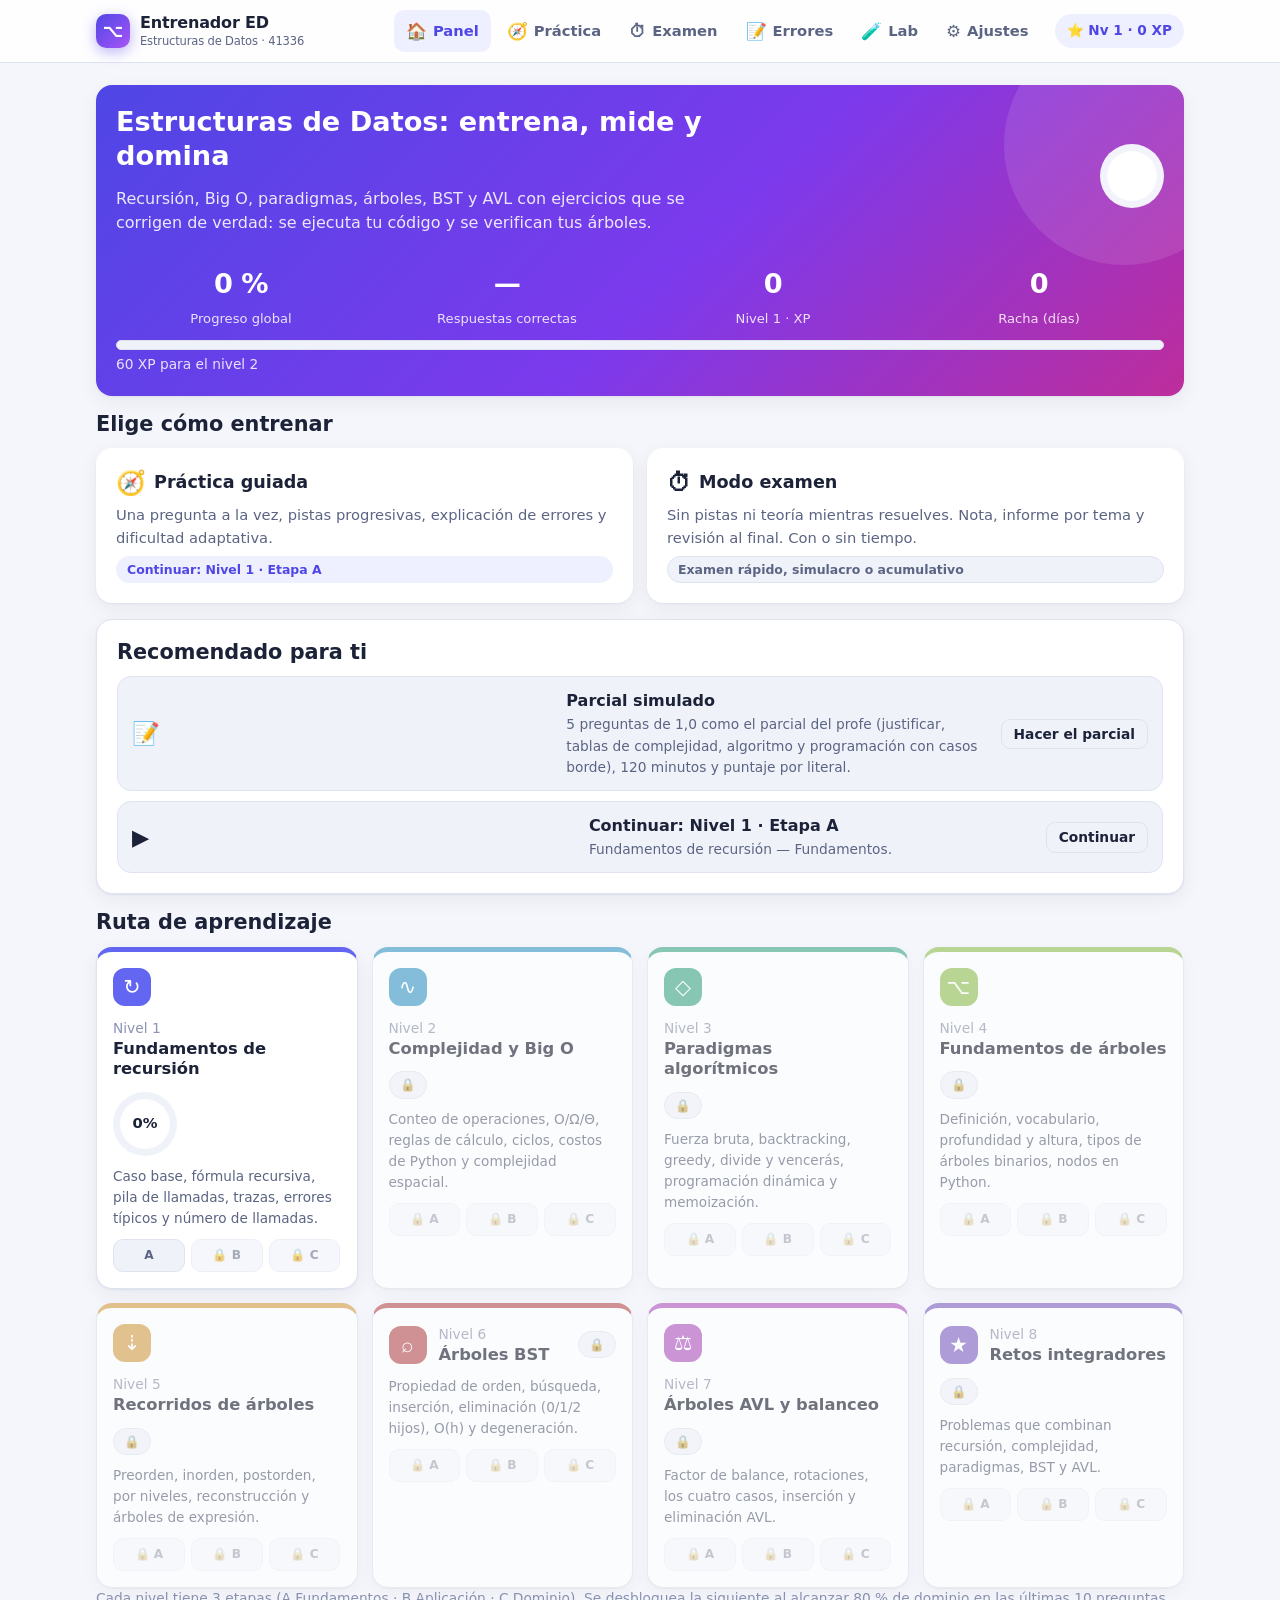
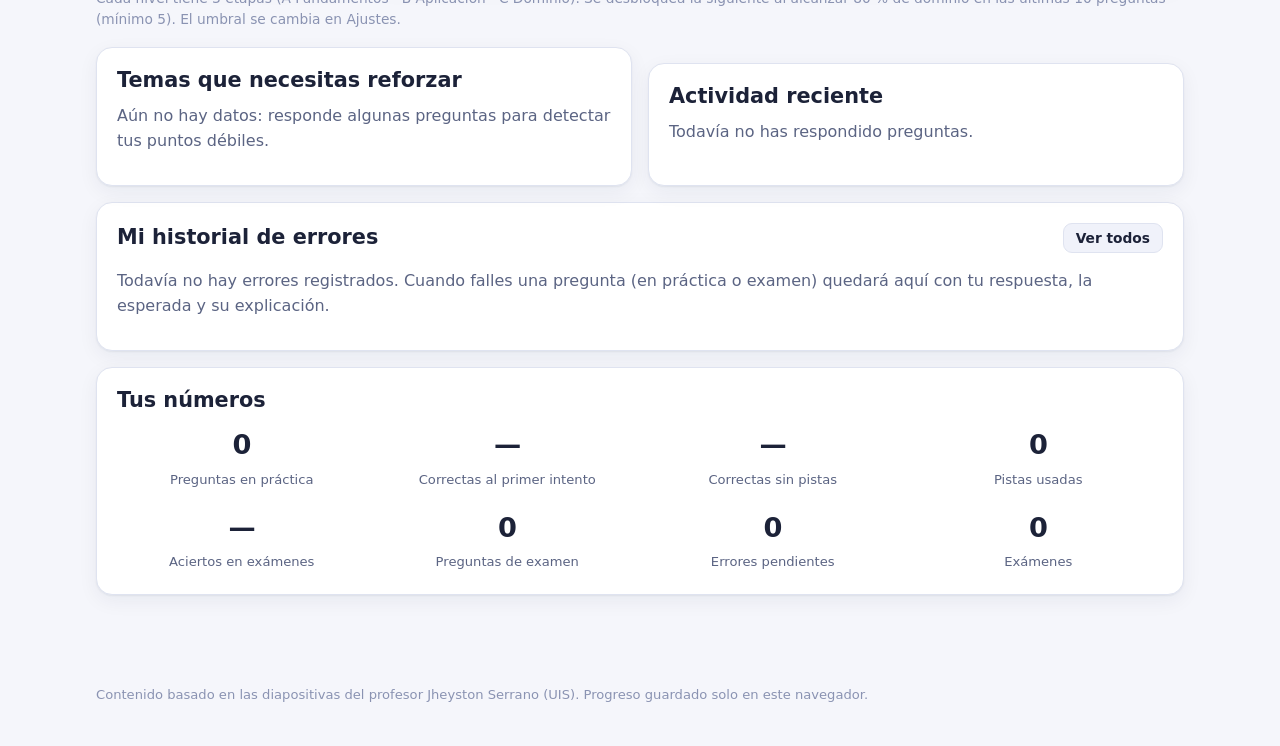
==== index.html @ 6692b2eb "Add files via upload" ====
<!doctype html>
<html lang="es" data-tema="auto">
<head>
<meta charset="utf-8">
<meta name="viewport" content="width=device-width, initial-scale=1, viewport-fit=cover">
<title>Entrenador de Estructuras de Datos</title>
<meta name="description" content="Entrenador interactivo de recursión, complejidad, paradigmas, árboles, BST y AVL (UIS 41336).">
<meta name="theme-color" content="#4f46e5">
<link rel="icon" href="data:image/svg+xml,%3Csvg xmlns='http://www.w3.org/2000/svg' viewBox='0 0 64 64'%3E%3Crect width='64' height='64' rx='14' fill='%234f46e5'/%3E%3Ccircle cx='32' cy='16' r='7' fill='white'/%3E%3Ccircle cx='16' cy='46' r='7' fill='white'/%3E%3Ccircle cx='48' cy='46' r='7' fill='white'/%3E%3Cpath d='M28 22 19 40M36 22l9 18' stroke='white' stroke-width='3'/%3E%3C/svg%3E">
<link rel="stylesheet" href="css/estilos.css">
<noscript><p style="padding:20px;font:16px sans-serif">Esta aplicación necesita JavaScript habilitado.</p></noscript>
</head>
<body>
<header class="cab">
  <div class="cab-in">
    <a class="logo" href="#/panel" aria-label="Ir al panel principal">
      <span class="logo-ic">⌥</span>
      <span>Entrenador ED<small>Estructuras de Datos · 41336</small></span>
    </a>
    <nav class="nav" id="nav" aria-label="Navegación principal"></nav>
    <div class="xp-pill" id="xp-pill" title="Experiencia acumulada"></div>
  </div>
</header>
<main id="app" tabindex="-1" aria-live="polite"></main>
<div class="pie">Contenido basado en las diapositivas del profesor Jheyston Serrano (UIS). Progreso guardado solo en este navegador.</div>
<div class="toast-c" id="toasts" aria-live="polite"></div>

<script src="js/util.js"></script>
<script src="js/pyparse.js"></script>
<script src="js/pyinterp.js"></script>
<script src="js/pybuiltins.js"></script>
<script src="js/pyapi.js"></script>
<script src="js/arboles.js"></script>
<script src="js/temario.js"></script>
<script src="js/editor.js"></script>
<script src="js/tipos.js"></script>
<script src="js/tipos2.js"></script>
<script src="js/tipos3.js"></script>
<script src="js/taller.js"></script>
<script src="js/banco.js"></script>
<script src="js/banco_n1.js"></script>
<script src="js/banco_n2.js"></script>
<script src="js/banco_n3.js"></script>
<script src="js/banco_n4.js"></script>
<script src="js/banco_n5.js"></script>
<script src="js/banco_n6.js"></script>
<script src="js/banco_n7.js"></script>
<script src="js/banco_n8.js"></script>
<script src="js/banco_taller.js"></script>
<script src="js/banco_pq.js"></script>
<script src="js/banco_pq_cplx.js"></script>
<script src="js/banco_pq_tabla.js"></script>
<script src="js/banco_pq_alg.js"></script>
<script src="js/banco_pq_prog.js"></script>
<script src="js/banco_retiro.js"></script>
<script src="js/motor.js"></script>
<script src="js/vistas_comunes.js"></script>
<script src="js/vistas_panel.js"></script>
<script src="js/vistas_practica.js"></script>
<script src="js/vistas_examen.js"></script>
<script src="js/vistas_otras.js"></script>
<script src="js/app.js"></script>
</body>
</html>
---- css/estilos.css ----
/* estilos.css — Entrenador de Estructuras de Datos */
:root {
  --bg: #f5f6fb; --superficie: #ffffff; --superficie2: #f0f2fa; --borde: #dfe3f0; --texto: #1c2238; --suave: #5b6483; --tenue: #8a93b2;
  --acento: #4f46e5; --acento2: #6366f1; --acento-bg: #eef0ff; --ok: #0f9d6b; --ok-bg: #e5f8f0; --mal: #d6335a; --mal-bg: #fdecf1; --aviso: #c27803; --aviso-bg: #fff6e0; --info: #2563eb; --info-bg: #e8f0ff;
  --sombra: 0 1px 2px rgba(25, 32, 70, .06), 0 6px 20px rgba(25, 32, 70, .06); --radio: 16px;
  --code-bg: #f6f7fc; --code-fg: #232a4a; --tk-k: #7c3aed; --tk-s: #0f8f5f; --tk-n: #c2410c; --tk-c: #8a93b2; --tk-f: #2563eb; --tk-b: #0e7490;
  --arista: #9aa3c7; --nodo-bg: #ffffff; --nodo-borde: #5b65c9;
  --mono: ui-monospace, "Cascadia Code", "Cascadia Mono", Consolas, "SF Mono", Menlo, monospace;
  --sans: "Inter", system-ui, -apple-system, "Segoe UI", Roboto, "Helvetica Neue", Arial, sans-serif;
}
:root[data-tema="oscuro"] {
  --bg: #0f1224; --superficie: #171b33; --superficie2: #1e2342; --borde: #2c3260; --texto: #e8ebfa; --suave: #a4acd0; --tenue: #7b84ad;
  --acento: #8b93ff; --acento2: #a5abff; --acento-bg: #232a58; --ok: #34d399; --ok-bg: #12332b; --mal: #fb7185; --mal-bg: #3a1a28; --aviso: #fbbf24; --aviso-bg: #3a2f12; --info: #7aa7ff; --info-bg: #1b2b52;
  --sombra: 0 1px 2px rgba(0, 0, 0, .4), 0 8px 24px rgba(0, 0, 0, .35); --code-bg: #12162d; --code-fg: #dfe3ff; --tk-k: #c4a1ff; --tk-s: #6ee7b7; --tk-n: #fdba74; --tk-c: #6b739c; --tk-f: #93c5fd; --tk-b: #67e8f9;
  --arista: #5b65a8; --nodo-bg: #1e2342; --nodo-borde: #8b93ff;
}
@media (prefers-color-scheme: dark) {
  :root[data-tema="auto"] {
    --bg: #0f1224; --superficie: #171b33; --superficie2: #1e2342; --borde: #2c3260; --texto: #e8ebfa; --suave: #a4acd0; --tenue: #7b84ad;
    --acento: #8b93ff; --acento2: #a5abff; --acento-bg: #232a58; --ok: #34d399; --ok-bg: #12332b; --mal: #fb7185; --mal-bg: #3a1a28; --aviso: #fbbf24; --aviso-bg: #3a2f12; --info: #7aa7ff; --info-bg: #1b2b52;
    --sombra: 0 1px 2px rgba(0, 0, 0, .4), 0 8px 24px rgba(0, 0, 0, .35); --code-bg: #12162d; --code-fg: #dfe3ff; --tk-k: #c4a1ff; --tk-s: #6ee7b7; --tk-n: #fdba74; --tk-c: #6b739c; --tk-f: #93c5fd; --tk-b: #67e8f9;
    --arista: #5b65a8; --nodo-bg: #1e2342; --nodo-borde: #8b93ff;
  }
}
* { box-sizing: border-box; }
html { -webkit-text-size-adjust: 100%; }
body { margin: 0; font: 16px/1.55 var(--sans); background: var(--bg); color: var(--texto); }
h1, h2, h3, h4 { line-height: 1.25; margin: 0 0 .5em; }
h1 { font-size: 1.7rem; } h2 { font-size: 1.3rem; } h3 { font-size: 1.1rem; }
p { margin: 0 0 .7em; } a { color: var(--acento); }
code, pre, .editor, input.hueco, .consola-in { font-variant-ligatures: none; font-feature-settings: "liga" 0, "calt" 0; }
code { font-family: var(--mono); font-size: .92em; background: var(--superficie2); padding: .1em .35em; border-radius: 6px; }
pre code { background: none; padding: 0; }
button { font: inherit; }
.oculto { display: none !important; }
.sr { position: absolute; width: 1px; height: 1px; overflow: hidden; clip: rect(0 0 0 0); }
:focus-visible { outline: 3px solid var(--acento2); outline-offset: 2px; border-radius: 6px; }

/* ---------- estructura ---------- */
.cab { position: sticky; top: 0; z-index: 30; background: color-mix(in srgb, var(--superficie) 88%, transparent); backdrop-filter: blur(10px); border-bottom: 1px solid var(--borde); }
.cab-in { max-width: 1120px; margin: 0 auto; padding: 10px 16px; display: flex; align-items: center; gap: 14px; }
.logo { display: flex; align-items: center; gap: 10px; font-weight: 800; letter-spacing: -.01em; color: var(--texto); text-decoration: none; }
.logo-ic { width: 34px; height: 34px; border-radius: 10px; background: linear-gradient(135deg, #4f46e5, #a855f7); color: #fff; display: grid; place-items: center; font-size: 18px; box-shadow: 0 4px 14px rgba(79, 70, 229, .4); }
.logo small { display: block; font-weight: 500; color: var(--suave); font-size: .72rem; margin-top: -3px; }
.nav { display: flex; gap: 4px; margin-left: auto; flex-wrap: wrap; }
.nav a { padding: 8px 12px; border-radius: 10px; text-decoration: none; color: var(--suave); font-weight: 600; font-size: .92rem; display: flex; align-items: center; gap: 6px; }
.nav a:hover { background: var(--superficie2); color: var(--texto); }
.nav a.act { background: var(--acento-bg); color: var(--acento); }
.nav .ic { font-size: 1.05rem; }
.xp-pill { display: flex; align-items: center; gap: 8px; padding: 6px 12px; border-radius: 999px; background: var(--acento-bg); color: var(--acento); font-weight: 700; font-size: .85rem; white-space: nowrap; }
main { max-width: 1120px; margin: 0 auto; padding: 22px 16px 90px; }
.pie { max-width: 1120px; margin: 0 auto; padding: 0 16px 40px; color: var(--tenue); font-size: .82rem; }

.card { background: var(--superficie); border: 1px solid var(--borde); border-radius: var(--radio); box-shadow: var(--sombra); padding: 20px; }
.card + .card { margin-top: 16px; }
.card.flat { box-shadow: none; }
.grid { display: grid; gap: 16px; }
.g2 { grid-template-columns: repeat(2, minmax(0, 1fr)); } .g3 { grid-template-columns: repeat(3, minmax(0, 1fr)); } .g4 { grid-template-columns: repeat(4, minmax(0, 1fr)); }
.fila { display: flex; gap: 12px; align-items: center; flex-wrap: wrap; }
.fila.sep { justify-content: space-between; }
.suave { color: var(--suave); } .tenue { color: var(--tenue); } .peq { font-size: .86rem; } .centro { text-align: center; }
.espacio { margin-top: 16px; }

/* ---------- botones ---------- */
.btn { appearance: none; border: 1px solid transparent; background: var(--acento); color: #fff; padding: 10px 18px; border-radius: 12px; font-weight: 700; cursor: pointer; display: inline-flex; align-items: center; justify-content: center; gap: 8px; text-decoration: none; transition: transform .08s, filter .15s, background .15s; line-height: 1.2; }
.btn:hover { filter: brightness(1.08); } .btn:active { transform: translateY(1px); }
.btn:disabled, .btn[aria-disabled="true"] { opacity: .45; cursor: not-allowed; filter: none; }
.btn.sec { background: var(--superficie2); color: var(--texto); border-color: var(--borde); }
.btn.sec:hover { background: var(--acento-bg); }
.btn.fantasma { background: transparent; color: var(--suave); }
.btn.fantasma:hover { background: var(--superficie2); color: var(--texto); }
.btn.ok { background: var(--ok); } .btn.mal { background: var(--mal); }
.btn.grande { padding: 14px 24px; font-size: 1.05rem; border-radius: 14px; }
.btn.peq { padding: 6px 12px; font-size: .86rem; border-radius: 9px; }
.mini { appearance: none; border: 1px solid var(--borde); background: var(--superficie2); color: var(--texto); padding: 3px 10px; border-radius: 8px; cursor: pointer; font-weight: 700; }
.mini:disabled { opacity: .4; cursor: default; }
.chip { display: inline-flex; align-items: center; gap: 5px; padding: 3px 10px; border-radius: 999px; background: var(--superficie2); border: 1px solid var(--borde); font-size: .78rem; font-weight: 600; color: var(--suave); }
.chip.acento { background: var(--acento-bg); border-color: transparent; color: var(--acento); }
.chip.ok { background: var(--ok-bg); border-color: transparent; color: var(--ok); }
.chip.mal { background: var(--mal-bg); border-color: transparent; color: var(--mal); }
.chip.aviso { background: var(--aviso-bg); border-color: transparent; color: var(--aviso); }
.chip.comp { background: var(--aviso-bg); color: var(--aviso); border-color: transparent; }

/* ---------- progreso ---------- */
.barra { height: 10px; border-radius: 999px; background: var(--superficie2); overflow: hidden; position: relative; border: 1px solid var(--borde); }
.barra > i { display: block; height: 100%; background: linear-gradient(90deg, var(--acento), #a855f7); border-radius: 999px; transition: width .5s; }
.barra .meta { position: absolute; top: -2px; bottom: -2px; width: 2px; background: var(--aviso); opacity: .9; }
.anillo { --p: 0; --c: var(--acento); width: 64px; height: 64px; border-radius: 50%; display: grid; place-items: center; background: conic-gradient(var(--c) calc(var(--p) * 1%), var(--superficie2) 0); position: relative; flex: none; }
.anillo::after { content: ''; position: absolute; inset: 7px; background: var(--superficie); border-radius: 50%; }
.anillo b { position: relative; z-index: 1; font-size: .92rem; }
.stat { text-align: center; }
.stat b { display: block; font-size: 1.7rem; letter-spacing: -.02em; }
.stat span { color: var(--suave); font-size: .82rem; }

/* ---------- panel / niveles ---------- */
.hero { background: linear-gradient(135deg, #4f46e5 0%, #7c3aed 55%, #db2777 120%); color: #fff; border: 0; position: relative; overflow: hidden; }
.hero h1 { color: #fff; } .hero p { color: rgba(255, 255, 255, .88); }
.hero::after { content: ''; position: absolute; right: -60px; top: -60px; width: 240px; height: 240px; border-radius: 50%; background: rgba(255, 255, 255, .1); }
.modos { display: grid; grid-template-columns: repeat(2, minmax(0, 1fr)); gap: 14px; }
.modo { display: flex; flex-direction: column; gap: 6px; padding: 18px; border-radius: 16px; text-decoration: none; color: var(--texto); background: var(--superficie); border: 2px solid transparent; box-shadow: var(--sombra); transition: transform .12s, border-color .15s; cursor: pointer; text-align: left; }
.modo:hover { transform: translateY(-2px); border-color: var(--acento2); }
.modo h3 { margin: 0; display: flex; align-items: center; gap: 8px; } .modo p { margin: 0; color: var(--suave); font-size: .92rem; }
.modo .ic { font-size: 1.5rem; }
.niveles { display: grid; grid-template-columns: repeat(auto-fill, minmax(255px, 1fr)); gap: 14px; }
.nivel { position: relative; background: var(--superficie); border: 1px solid var(--borde); border-radius: var(--radio); padding: 16px; box-shadow: var(--sombra); display: flex; flex-direction: column; gap: 10px; border-top: 5px solid var(--nc, var(--acento)); text-decoration: none; color: var(--texto); }
.nivel:hover { border-color: var(--nc); }
.nivel.bloq { opacity: .62; filter: grayscale(.4); }
.nivel h3 { margin: 0; font-size: 1.02rem; } .nivel p { margin: 0; color: var(--suave); font-size: .85rem; }
.nivel .ic { width: 38px; height: 38px; border-radius: 12px; display: grid; place-items: center; font-size: 1.3rem; color: #fff; background: var(--nc); flex: none; }
.etapas { display: flex; gap: 6px; }
.etp { flex: 1; text-align: center; padding: 6px 4px; border-radius: 10px; font-size: .76rem; font-weight: 700; border: 1px solid var(--borde); background: var(--superficie2); color: var(--suave); }
.etp.ok { background: var(--ok-bg); color: var(--ok); border-color: transparent; }
.etp.curso { background: var(--acento-bg); color: var(--acento); border-color: transparent; }
.etp.bloq { opacity: .55; }
.lista-rec { display: flex; flex-direction: column; gap: 10px; }
.rec { display: flex; gap: 12px; align-items: center; padding: 12px 14px; border-radius: 14px; background: var(--superficie2); border: 1px solid var(--borde); }
.rec .ic { font-size: 1.4rem; } .rec > div { flex: 1; min-width: 0; }
.rec.aviso { background: var(--aviso-bg); border-color: transparent; } .rec.mal { background: var(--mal-bg); border-color: transparent; }
.tabs { display: flex; gap: 6px; flex-wrap: wrap; margin-bottom: 16px; }
.tab { padding: 8px 14px; border-radius: 10px; border: 1px solid var(--borde); background: var(--superficie); cursor: pointer; font-weight: 600; color: var(--suave); text-decoration: none; }
.tab.act { background: var(--acento); color: #fff; border-color: transparent; }

/* ---------- pregunta ---------- */
.q-cab { display: flex; gap: 8px; flex-wrap: wrap; align-items: center; margin-bottom: 12px; }
.dif { display: inline-flex; gap: 3px; } .dif i { width: 8px; height: 8px; border-radius: 50%; background: var(--borde); } .dif i.on { background: var(--aviso); }
.enunciado { font-size: 1.04rem; } .enunciado p:last-child { margin-bottom: .4em; }
.enunciado ul, .enunciado ol, .feedback ul, .teo ul, .teo ol { padding-left: 1.3em; margin: .3em 0 .7em; }
.pregunta { margin-top: 10px; font-weight: 600; }
.ayuda-formato { color: var(--suave); font-size: .85rem; margin: 6px 0 10px; }
.bloque-cod, .arbol-caja { margin: 12px 0; }
.cod-titulo { font-size: .78rem; font-weight: 700; color: var(--suave); text-transform: uppercase; letter-spacing: .05em; margin-bottom: 4px; }
pre.code { margin: 0; padding: 12px 14px; background: var(--code-bg); color: var(--code-fg); border: 1px solid var(--borde); border-radius: 12px; overflow: auto; font: 13.5px/1.55 var(--mono); tab-size: 4; }
pre.code.small { font-size: 12.5px; }
.tk-k { color: var(--tk-k); font-weight: 600; } .tk-s { color: var(--tk-s); } .tk-n { color: var(--tk-n); } .tk-c { color: var(--tk-c); font-style: italic; } .tk-f { color: var(--tk-f); font-weight: 600; } .tk-b { color: var(--tk-b); }
.tabla-md { overflow: auto; margin: .5em 0; } .tabla-md table, .tabla-traza { border-collapse: collapse; width: auto; min-width: 50%; }
.tabla-md th, .tabla-md td, .tabla-traza th, .tabla-traza td { border: 1px solid var(--borde); padding: 6px 12px; text-align: left; }
.tabla-md th, .tabla-traza th { background: var(--superficie2); font-size: .86rem; }
.tabla-caja { overflow: auto; margin-top: 8px; }
.tabla-traza td:first-child { min-width: 132px; }
@media (max-width: 820px) { .tabla-traza td:first-child, .tabla-traza th:first-child { position: sticky; left: 0; background: var(--superficie2); z-index: 1; min-width: 118px; font-size: .88rem; } input.celda { min-width: 96px; } }
input[type=text], input[type=password], textarea, select { font: inherit; color: var(--texto); background: var(--superficie); border: 1.5px solid var(--borde); border-radius: 10px; padding: 9px 12px; width: 100%; }
input[type=text]:focus, input[type=password]:focus, textarea:focus, select:focus { border-color: var(--acento2); outline: none; box-shadow: 0 0 0 3px color-mix(in srgb, var(--acento2) 25%, transparent); }
input.celda { width: auto; min-width: 70px; padding: 5px 8px; font-family: var(--mono); }
input.entrada-corta { width: 110px; } input.entrada-nota { font-family: var(--mono); font-size: 1.02rem; }
.resp-salida { font-family: var(--mono); }
textarea { resize: vertical; min-height: 60px; }
select { width: auto; min-width: 160px; max-width: 100%; cursor: pointer; }
.ok { --c: var(--ok); } input.ok, select.ok, textarea.ok { border-color: var(--ok) !important; background: var(--ok-bg) !important; } input.mal, select.mal, textarea.mal { border-color: var(--mal) !important; background: var(--mal-bg) !important; }
.opciones { display: flex; flex-direction: column; gap: 8px; margin: 10px 0; }
.opcion { display: flex; gap: 12px; align-items: flex-start; padding: 12px 14px; border: 1.5px solid var(--borde); border-radius: 12px; cursor: pointer; background: var(--superficie); transition: border-color .12s, background .12s; }
.opcion:hover { border-color: var(--acento2); }
.opcion input { position: absolute; opacity: 0; pointer-events: none; }
.op-marca { flex: none; width: 20px; height: 20px; border: 2px solid var(--tenue); border-radius: 50%; margin-top: 2px; display: grid; place-items: center; }
input[type=checkbox] ~ .op-marca { border-radius: 6px; }
.opcion input:checked ~ .op-marca { border-color: var(--acento); background: var(--acento); box-shadow: inset 0 0 0 3px var(--superficie); }
.opcion:has(input:checked) { border-color: var(--acento); background: var(--acento-bg); }
.opcion:has(input:focus-visible) { outline: 3px solid var(--acento2); outline-offset: 2px; }
.opcion.ok { border-color: var(--ok); background: var(--ok-bg); } .opcion.mal { border-color: var(--mal); background: var(--mal-bg); }
.opcion .op-txt { flex: 1; min-width: 0; }
.afirmacion { margin: 10px 0; padding: 14px 16px; border-left: 5px solid var(--acento); background: var(--acento-bg); border-radius: 0 12px 12px 0; font-size: 1.05rem; }
.vf-botones { display: flex; gap: 10px; margin: 10px 0; }
.vf-btn { flex: 1; text-align: center; padding: 12px; border: 2px solid var(--borde); border-radius: 12px; cursor: pointer; font-weight: 800; background: var(--superficie); }
.vf-btn input { position: absolute; opacity: 0; } .vf-btn:has(input:checked) { border-color: var(--acento); background: var(--acento-bg); color: var(--acento); }
.vf-btn.ok { border-color: var(--ok); background: var(--ok-bg); } .vf-btn.mal { border-color: var(--mal); background: var(--mal-bg); }
.justif-t { margin-top: 12px; }
.respuesta-abierta { min-height: 120px; }
.bigo-fila { display: flex; gap: 18px; flex-wrap: wrap; margin: 8px 0; } .bigo-lab, .avl-lab { display: flex; flex-direction: column; gap: 4px; font-weight: 600; font-size: .9rem; margin-top: 8px; }
.avl-campos { display: flex; flex-wrap: wrap; gap: 6px 22px; } .avl-casos { display: flex; gap: 8px; flex-wrap: wrap; }
.caso-btn { padding: 8px 14px; border: 1.5px solid var(--borde); border-radius: 10px; cursor: pointer; font-weight: 700; background: var(--superficie); }
.caso-btn input { position: absolute; opacity: 0; } .caso-btn:has(input:checked) { border-color: var(--acento); background: var(--acento-bg); color: var(--acento); }
.clasif-fila { display: flex; gap: 12px; align-items: center; justify-content: space-between; padding: 10px 0; border-bottom: 1px dashed var(--borde); flex-wrap: wrap; } .clasif-txt { flex: 1 1 280px; }
.lista-orden { list-style: none; counter-reset: it; padding: 0; margin: 10px 0; display: flex; flex-direction: column; gap: 8px; }
.it-orden { counter-increment: it; display: flex; gap: 10px; align-items: center; padding: 10px 12px; border: 1.5px solid var(--borde); border-radius: 12px; background: var(--superficie); }
.it-orden::before { content: counter(it); width: 26px; height: 26px; border-radius: 50%; background: var(--acento-bg); color: var(--acento); display: grid; place-items: center; font-weight: 800; font-size: .85rem; flex: none; }
.it-orden .it-txt { flex: 1; } .it-btn { display: flex; gap: 4px; } .it-orden.ok { border-color: var(--ok); background: var(--ok-bg); } .it-orden.mal { border-color: var(--mal); background: var(--mal-bg); }
.barra-nota { display: flex; gap: 6px; margin: 6px 0; } .nota-err { color: var(--mal); font-size: .88rem; min-height: 1.2em; }
.parte { margin-top: 18px; padding-top: 14px; border-top: 2px dashed var(--borde); } .parte-t { margin: 0 0 6px; color: var(--acento); }
.parte-sol { margin: 6px 0; } .cita { padding: 10px 14px; background: var(--superficie2); border-radius: 10px; border-left: 4px solid var(--borde); }

/* ---------- editor ---------- */
.editor { position: relative; display: flex; border: 1.5px solid var(--borde); border-radius: 12px; overflow: hidden; background: var(--code-bg); font: 14px/21px var(--mono); min-height: 190px; }
.editor:focus-within { border-color: var(--acento2); }
.ed-gutter { width: 44px; overflow: hidden; background: color-mix(in srgb, var(--code-bg) 80%, var(--borde)); color: var(--tenue); text-align: right; flex: none; }
.ed-gut { margin: 0; padding: 10px 8px 10px 0; font: inherit; line-height: 21px; }
.ed-area { position: relative; flex: 1; overflow: hidden; }
.ed-hl, .ed-ta { position: absolute; inset: 0; margin: 0; padding: 10px 12px; border: 0; font: inherit; line-height: 21px; white-space: pre; tab-size: 4; letter-spacing: 0; word-spacing: 0; }
.ed-hl { overflow: hidden; pointer-events: none; color: var(--code-fg); }
.ed-ta { background: transparent; color: transparent; caret-color: var(--texto); resize: none; outline: none; overflow: auto; border-radius: 0; width: 100%; box-shadow: none !important; }
.ed-ta::selection { background: color-mix(in srgb, var(--acento2) 35%, transparent); color: transparent; }
.editor.bloqueado { opacity: .85; }
.hl-linea { display: flex; } .hl-num { width: 28px; color: var(--tenue); text-align: right; padding-right: 12px; flex: none; user-select: none; }
pre.huecos { padding: 10px 14px; }
input.hueco { width: auto; display: inline-block; padding: 1px 6px; margin: 0 2px; font: inherit; font-family: var(--mono); border: 1.5px dashed var(--acento2); border-radius: 6px; background: var(--acento-bg); color: var(--texto); min-width: 4ch; box-shadow: none; }
.consola { margin-top: 10px; border: 1px solid var(--borde); border-radius: 12px; overflow: hidden; }
.consola-barra { display: flex; gap: 8px; padding: 8px; background: var(--superficie2); flex-wrap: wrap; align-items: center; }
.consola-in { flex: 1 1 200px; font-family: var(--mono); padding: 6px 10px !important; }
.consola-salida { padding: 10px 12px; min-height: 44px; background: var(--superficie); font-family: var(--mono); font-size: .88rem; }
.consola-out, .consola-val, .consola-err { margin: 0; white-space: pre-wrap; } .consola-val { color: var(--acento); } .consola-err { color: var(--mal); }

/* ---------- árboles ---------- */
.arbol-caja { background: var(--superficie2); border: 1px solid var(--borde); border-radius: 14px; padding: 10px; overflow: auto; }
.arbol-draw { display: flex; justify-content: center; min-height: 60px; } .arbol-vacio { color: var(--tenue); padding: 12px; }
.arbol-svg { height: auto; display: block; }
.arbol-svg .arista { stroke: var(--arista); stroke-width: 2; fill: none; }
.arbol-svg .nodo circle { fill: var(--nodo-bg); stroke: var(--nodo-borde); stroke-width: 2.2; transition: fill .25s, stroke .25s; }
.arbol-svg .nodo text { fill: var(--texto); font: 700 13px var(--sans); }
.arbol-svg .nodo text.largo { font-size: 10.5px; }
.arbol-svg .nodo .etq { font: 700 10px var(--mono); fill: var(--suave); } .arbol-svg .nodo .etq.mala { fill: var(--mal); }
.arbol-svg .nodo.clic { cursor: pointer; } .arbol-svg .nodo.clic:hover circle { stroke-width: 4; }
.arbol-svg .nodo.visitando circle { fill: #fbbf24; stroke: #d97706; } .arbol-svg .nodo.visitado circle { fill: #86efac; stroke: #16a34a; }
.arbol-svg .nodo.nuevo circle { fill: #fde68a; stroke: #f59e0b; stroke-width: 3.2; } .arbol-svg .nodo.desbalanceado circle { fill: #fecdd3; stroke: #e11d48; stroke-width: 3.2; }
.arbol-svg .nodo.ruta circle { fill: #bfdbfe; stroke: #2563eb; } .arbol-svg .nodo.sel circle { stroke: var(--acento); stroke-width: 5; } .arbol-svg .nodo.error circle { fill: #fecdd3; }
.arbol-svg .nodo.objetivo circle { fill: #c7d2fe; stroke: #4f46e5; stroke-width: 3.2; }
.arbol-svg .nodo.visitando text, .arbol-svg .nodo.visitado text, .arbol-svg .nodo.nuevo text, .arbol-svg .nodo.desbalanceado text, .arbol-svg .nodo.ruta text, .arbol-svg .nodo.objetivo text, .arbol-svg .nodo.error text { fill: #111827; }
.chip-orden { display: inline-block; margin: 2px; padding: 3px 9px; border-radius: 8px; background: var(--acento-bg); color: var(--acento); font: 700 .86rem var(--mono); animation: pop .25s; }
@keyframes pop { from { transform: scale(.6); opacity: 0; } to { transform: scale(1); opacity: 1; } }
.previa-caja { margin-top: 6px; }

/* ---------- parcial simulado ---------- */
.modo.parcial-destacado { border: 2px solid var(--acento); background: linear-gradient(135deg, var(--acento-bg), var(--superficie)); }
.parc-p { padding: 10px 0; border-bottom: 1px dashed var(--borde); } .parc-p:last-child { border-bottom: 0; }
.parc-lit { list-style: none; margin: 6px 0 0; padding: 0 0 0 4px; display: grid; gap: 3px; }
.parc-lit li { display: flex; justify-content: space-between; gap: 12px; font-size: .9rem; color: var(--suave); }
.pts-lit { font: 700 .85rem var(--mono); white-space: nowrap; } .pts-lit.ok { color: var(--ok); } .pts-lit.med { color: var(--aviso); } .pts-lit.mal { color: var(--mal); }

/* ---------- puntos por literal ---------- */
.pts-parte { font-weight: 600; color: var(--suave); font-size: .85em; }
.vf-botones + .respuesta-abierta, .bigo-fila + .justif-t + .respuesta-abierta { margin-top: 10px; }
.sel-bigo.ok, .respuesta-abierta.ok { border-color: var(--ok); } .sel-bigo.mal, .respuesta-abierta.mal { border-color: var(--mal); }

/* ---------- taller interactivo de árboles ---------- */
.taller { display: grid; gap: 10px; }
.taller-ops, .taller-fases { display: flex; gap: 6px; flex-wrap: wrap; align-items: center; }
.fase-chip { width: 26px; height: 26px; border-radius: 50%; display: grid; place-items: center; font: 700 .78rem var(--sans); background: var(--superficie2); color: var(--suave); border: 1.5px solid var(--borde); }
.fase-chip.hecha { background: var(--ok-bg); color: var(--ok); border-color: var(--ok); } .fase-chip.actual { background: var(--acento); color: #fff; border-color: var(--acento); }
.taller-instr { padding: 10px 14px; border-radius: 12px; background: var(--acento-bg); }
.taller-instr .peq { margin-bottom: 2px; }
.taller-caja { padding: 6px; margin: 0; }
.taller-svg { user-select: none; -webkit-user-select: none; -webkit-touch-callout: none; }
.taller-svg .nodo { cursor: grab; } .taller-svg .nodo:active { cursor: grabbing; }
.taller-svg .nodo text { font-size: 16px; }
.taller-svg .nodo .etq { font-size: 11px; }
.taller-svg .nodo.arrastrando { opacity: .35; }
.taller-svg .nodo.fantasma { pointer-events: none; opacity: .92; }
.taller-svg .nodo.fantasma circle { fill: var(--acento-bg); stroke: var(--acento); stroke-width: 3.4; }
.taller-svg .nodo.bandeja circle { fill: #fde68a; stroke: #f59e0b; stroke-width: 3.2; } .taller-svg .nodo.bandeja text { fill: #111827; }
.taller-svg .nodo.bandeja.sel circle { stroke: var(--acento); stroke-width: 5; }
.taller-svg .nodo.bandeja text.etq-bandeja { font: 600 11px var(--sans); fill: var(--suave); }
.taller-svg .nodo.pista-nodo circle, .taller-svg .slot.pista-slot circle { stroke: var(--aviso); stroke-width: 5; stroke-dasharray: 6 3; animation: latido 1s ease-in-out infinite; }
@keyframes latido { 50% { stroke-opacity: .35; } }
.taller-svg .slot { cursor: pointer; }
.taller-svg .slot circle { fill: transparent; stroke: var(--tenue); stroke-width: 2; stroke-dasharray: 4 4; transition: fill .15s, stroke .15s; }
.taller-svg .slot text { fill: var(--tenue); font: 700 16px var(--sans); }
.taller-svg .slot:hover circle, .taller-svg .slot.cerca circle { stroke: var(--acento); fill: var(--acento-bg); }
.taller-svg .papelera circle { fill: var(--mal-bg); stroke: var(--mal); stroke-width: 2.4; stroke-dasharray: 4 3; transition: fill .15s; }
.taller-svg .papelera text { font-size: 20px; }
.taller-svg .papelera.cerca circle { fill: var(--mal); }
.taller-msg { padding: 9px 13px; border-radius: 10px; font-size: .95rem; background: var(--superficie2); }
.taller-msg:empty { display: none; }
.taller-msg.ok { background: var(--ok-bg); color: var(--ok); } .taller-msg.mal { background: var(--mal-bg); color: var(--mal); } .taller-msg.info { background: var(--info-bg); color: var(--info); }
.taller-msg code { background: rgba(127, 127, 127, .15); }
.taller-ctrls, .taller-pie { display: flex; gap: 8px; flex-wrap: wrap; align-items: center; }
.taller-ctrls:empty, .taller-pie:empty { display: none; }
.taller.sacudir .taller-caja { animation: sacudir .38s; }
@keyframes sacudir { 0%, 100% { transform: translateX(0); } 20% { transform: translateX(-9px); } 40% { transform: translateX(8px); } 60% { transform: translateX(-5px); } 80% { transform: translateX(4px); } }
.taller.bloqueado { pointer-events: none; opacity: .88; }
@media (prefers-reduced-motion: reduce) { .taller.sacudir .taller-caja, .taller-svg .nodo.pista-nodo circle { animation: none; } }

/* ---------- feedback ---------- */
.feedback { margin-top: 14px; border-radius: 14px; padding: 14px 16px; border: 1.5px solid var(--borde); background: var(--superficie2); }
.feedback.ok { border-color: var(--ok); background: var(--ok-bg); } .feedback.mal { border-color: var(--mal); background: var(--mal-bg); } .feedback.parcial { border-color: var(--aviso); background: var(--aviso-bg); }
.fb-t { font-weight: 800; margin-bottom: 6px; display: flex; align-items: center; gap: 8px; }
.fb-it { display: flex; gap: 8px; padding: 3px 0; } .fb-it .ic { flex: none; width: 20px; } .fb-it .ic.ok { color: var(--ok); } .fb-it .ic.mal { color: var(--mal); } .fb-it .ic.info { color: var(--info); }
.fb-it p { margin: 0; } .fb-it label { font-size: .8rem; color: var(--suave); margin-left: 6px; cursor: pointer; white-space: nowrap; }
.panel { margin-top: 12px; padding: 12px 14px; border-radius: 12px; background: var(--superficie2); border: 1px solid var(--borde); }
.panel.pista { background: var(--aviso-bg); border-color: transparent; } .panel.teo { background: var(--info-bg); border-color: transparent; }
.panel h4 { margin: 0 0 6px; font-size: .86rem; text-transform: uppercase; letter-spacing: .05em; color: var(--suave); }
.acciones { display: flex; gap: 10px; flex-wrap: wrap; margin-top: 16px; align-items: center; }
.acciones .esp { flex: 1; }

/* ---------- examen ---------- */
.ex-barra { position: sticky; top: 58px; z-index: 20; display: flex; gap: 12px; align-items: center; background: var(--superficie); border: 1px solid var(--borde); border-radius: 14px; padding: 10px 14px; box-shadow: var(--sombra); margin-bottom: 14px; flex-wrap: wrap; }
.timer { font: 800 1.2rem var(--mono); padding: 4px 12px; border-radius: 10px; background: var(--acento-bg); color: var(--acento); } .timer.alerta { background: var(--mal-bg); color: var(--mal); animation: lat 1s infinite; }
@keyframes lat { 50% { opacity: .6; } }
.nav-q { display: flex; gap: 6px; flex-wrap: wrap; flex: 1; }
.dot { min-width: 34px; height: 34px; border-radius: 10px; border: 1.5px solid var(--borde); background: var(--superficie); font-weight: 700; cursor: pointer; display: grid; place-items: center; color: var(--suave); position: relative; }
.dot.resp { background: var(--acento-bg); color: var(--acento); border-color: transparent; } .dot.act { outline: 3px solid var(--acento2); outline-offset: 1px; } .dot.marca::after { content: '⚑'; position: absolute; top: -8px; right: -4px; font-size: .8rem; color: var(--aviso); }
.dot:disabled { cursor: not-allowed; opacity: .6; }
.cfg-sec { margin-bottom: 18px; } .cfg-sec h3 { margin-bottom: 8px; }
.check { display: flex; gap: 10px; align-items: flex-start; padding: 8px 0; cursor: pointer; } .check input { width: 18px; height: 18px; margin-top: 3px; accent-color: var(--acento); flex: none; }
.chk-niveles { display: grid; grid-template-columns: repeat(auto-fill, minmax(230px, 1fr)); gap: 8px; }
.chk-niv { display: flex; gap: 10px; align-items: center; padding: 8px 12px; border: 1.5px solid var(--borde); border-radius: 12px; cursor: pointer; background: var(--superficie); } .chk-niv:has(input:checked) { border-color: var(--acento); background: var(--acento-bg); } .chk-niv.bloq { opacity: .5; }
.rango { width: 100%; accent-color: var(--acento); } .num { width: 90px; }
.res-grande { text-align: center; padding: 26px; } .res-grande .nota { font-size: 3.4rem; font-weight: 900; letter-spacing: -.03em; background: linear-gradient(135deg, #4f46e5, #db2777); -webkit-background-clip: text; background-clip: text; color: transparent; }
.fila-tema { display: grid; grid-template-columns: 210px 1fr 54px; gap: 10px; align-items: center; margin: 8px 0; font-size: .92rem; }
.rev { border: 1px solid var(--borde); border-radius: 14px; margin: 10px 0; background: var(--superficie); overflow: hidden; }
.rev > summary { list-style: none; cursor: pointer; padding: 12px 16px; display: flex; gap: 10px; align-items: center; font-weight: 600; } .rev > summary::-webkit-details-marker { display: none; }
.rev[open] > summary { border-bottom: 1px solid var(--borde); background: var(--superficie2); } .rev-c { padding: 14px 16px; }
.pt { margin-left: auto; font: 800 .86rem var(--mono); padding: 3px 9px; border-radius: 8px; } .pt.ok { background: var(--ok-bg); color: var(--ok); } .pt.mal { background: var(--mal-bg); color: var(--mal); } .pt.med { background: var(--aviso-bg); color: var(--aviso); }

/* ---------- varios ---------- */
.toast-c { position: fixed; bottom: 80px; left: 50%; transform: translateX(-50%); z-index: 100; display: flex; flex-direction: column; gap: 8px; align-items: center; pointer-events: none; }
.toast { background: var(--texto); color: var(--bg); padding: 10px 18px; border-radius: 12px; font-weight: 600; box-shadow: var(--sombra); animation: pop .2s; max-width: 90vw; }
.modal-f { position: fixed; inset: 0; background: rgba(8, 10, 30, .55); z-index: 80; display: grid; place-items: center; padding: 16px; }
.modal { background: var(--superficie); border-radius: 18px; max-width: 720px; width: 100%; max-height: 88vh; overflow: auto; padding: 22px; box-shadow: 0 24px 80px rgba(0, 0, 0, .4); }
.modal h2 { display: flex; justify-content: space-between; align-items: center; gap: 10px; }
.teo { margin-bottom: 18px; } .teo h3 { color: var(--acento); }
.cuadro-ej { background: var(--superficie2); border-left: 4px solid var(--ok); padding: 10px 14px; border-radius: 0 10px 10px 0; margin-top: 8px; }
.err-card { padding: 16px; } .err-meta { display: flex; gap: 6px; flex-wrap: wrap; margin-bottom: 8px; }
.conf { display: inline-flex; gap: 6px; align-items: center; padding: 4px 12px; border-radius: 999px; background: var(--mal-bg); color: var(--mal); font-weight: 700; font-size: .85rem; }
.vacio { text-align: center; color: var(--suave); padding: 36px 12px; } .vacio .big { font-size: 2.6rem; }
.pila { display: flex; flex-direction: column-reverse; gap: 4px; min-height: 80px; width: 190px; } .marco { padding: 6px 10px; background: var(--acento-bg); border: 1.5px solid var(--acento2); border-radius: 8px; font: 700 .86rem var(--mono); animation: pop .2s; } .marco.tope { background: #fde68a; border-color: #d97706; color: #422006; }
.lab-grid { display: grid; grid-template-columns: minmax(0, 1fr) 280px; gap: 16px; } .log { max-height: 340px; overflow: auto; font-size: .88rem; } .log div { padding: 4px 0; border-bottom: 1px dashed var(--borde); }
.log-evt { font-family: var(--mono); font-size: .82rem; white-space: pre; overflow: auto; max-height: 240px; padding: 8px; background: var(--code-bg); border-radius: 8px; }

@media (max-width: 820px) {
  .cab { backdrop-filter: none; -webkit-backdrop-filter: none; background: var(--superficie); }
  .g3, .g4 { grid-template-columns: repeat(2, minmax(0, 1fr)); } .lab-grid { grid-template-columns: 1fr; }
  .nav { position: fixed; bottom: 0; left: 0; right: 0; margin: 0; background: var(--superficie); border-top: 1px solid var(--borde); padding: 6px 4px calc(6px + env(safe-area-inset-bottom)); justify-content: space-around; flex-wrap: nowrap; z-index: 40; }
  .nav a { flex-direction: column; gap: 0; font-size: .66rem; padding: 4px 6px; } .nav .ic { font-size: 1.25rem; } .toast-c { bottom: 90px; }
  .cab-in { padding: 8px 12px; } .xp-pill { margin-left: auto; } main { padding: 14px 12px 100px; } .ex-barra { top: 52px; }
  .fila-tema { grid-template-columns: 1fr 54px; } .fila-tema .barra { grid-column: 1 / -1; order: 3; }
}
@media (max-width: 560px) {
  .g2, .g3, .modos { grid-template-columns: 1fr; } .g4 { grid-template-columns: repeat(2, minmax(0, 1fr)); } h1 { font-size: 1.4rem; } .card { padding: 16px; } .vf-botones { flex-direction: column; } .logo small { display: none; }
}
@media print { .cab, .nav, .acciones, .toast-c { display: none !important; } body { background: #fff; } }
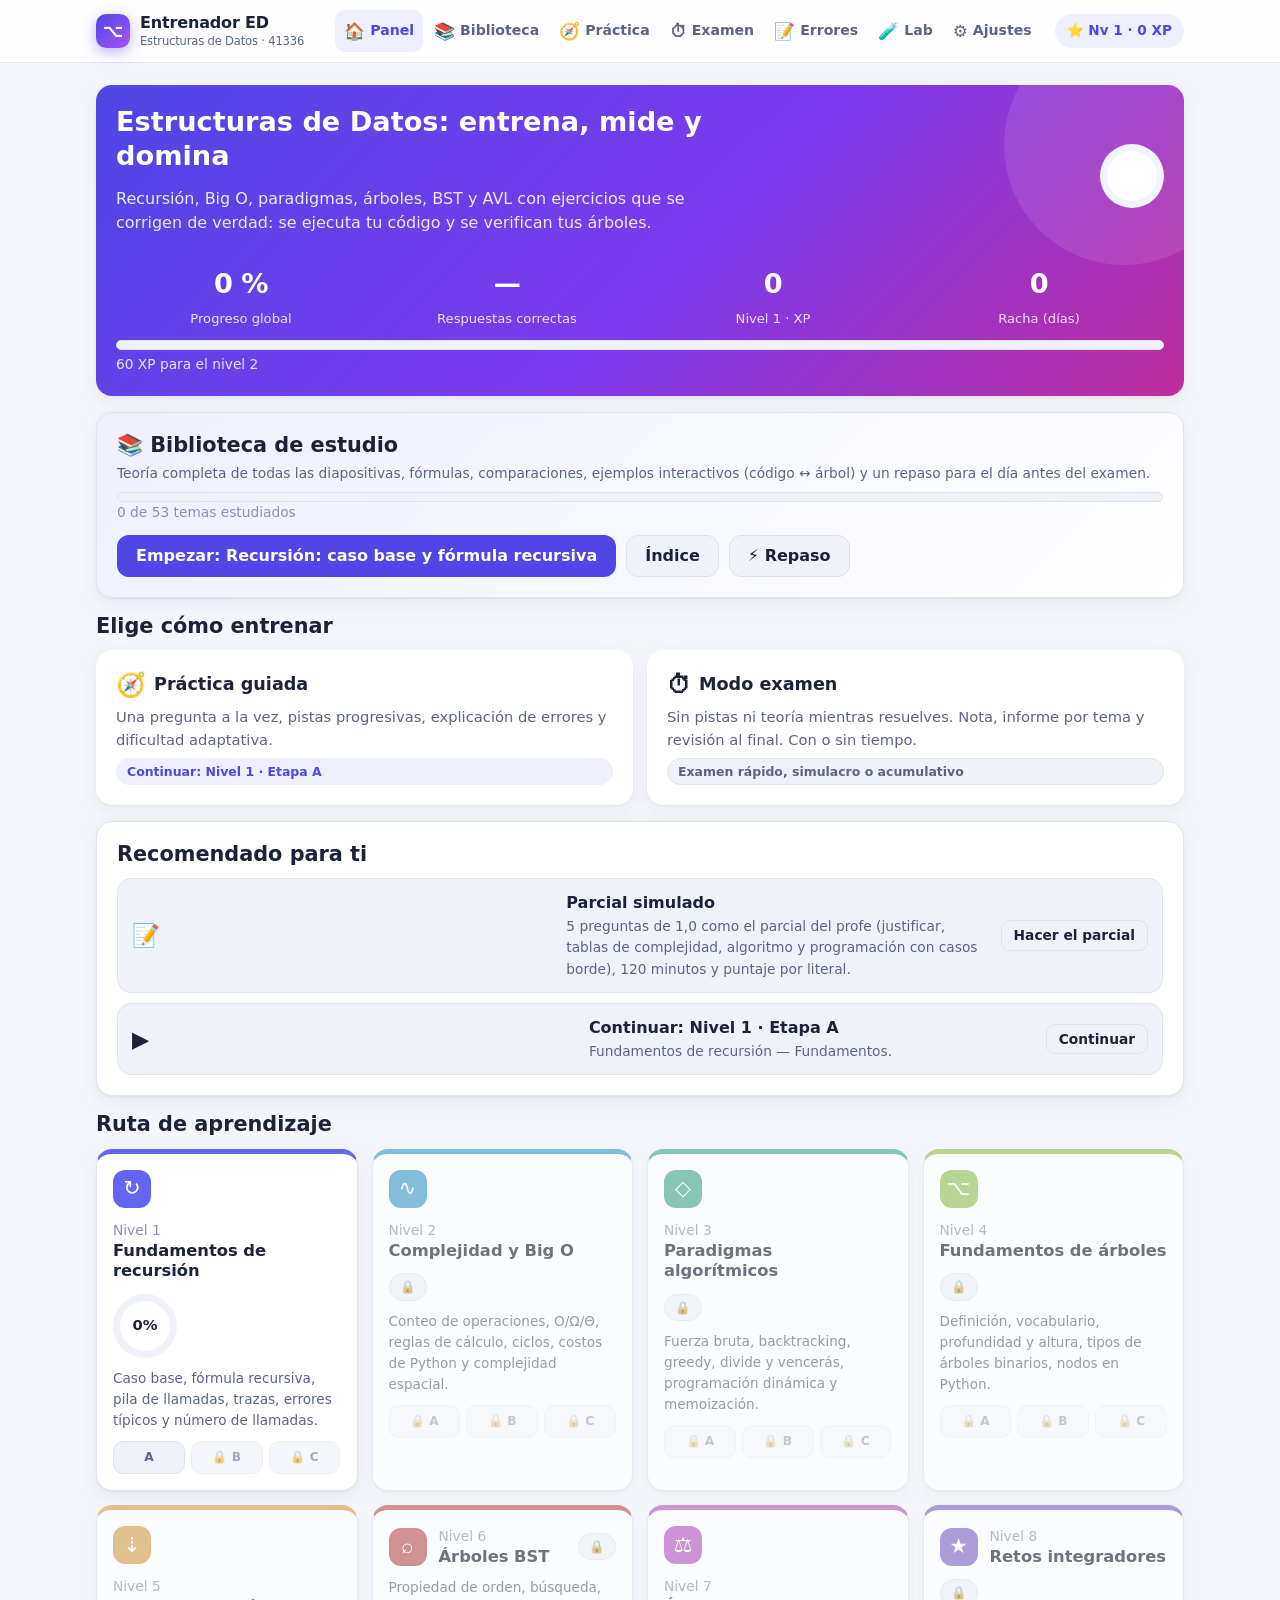
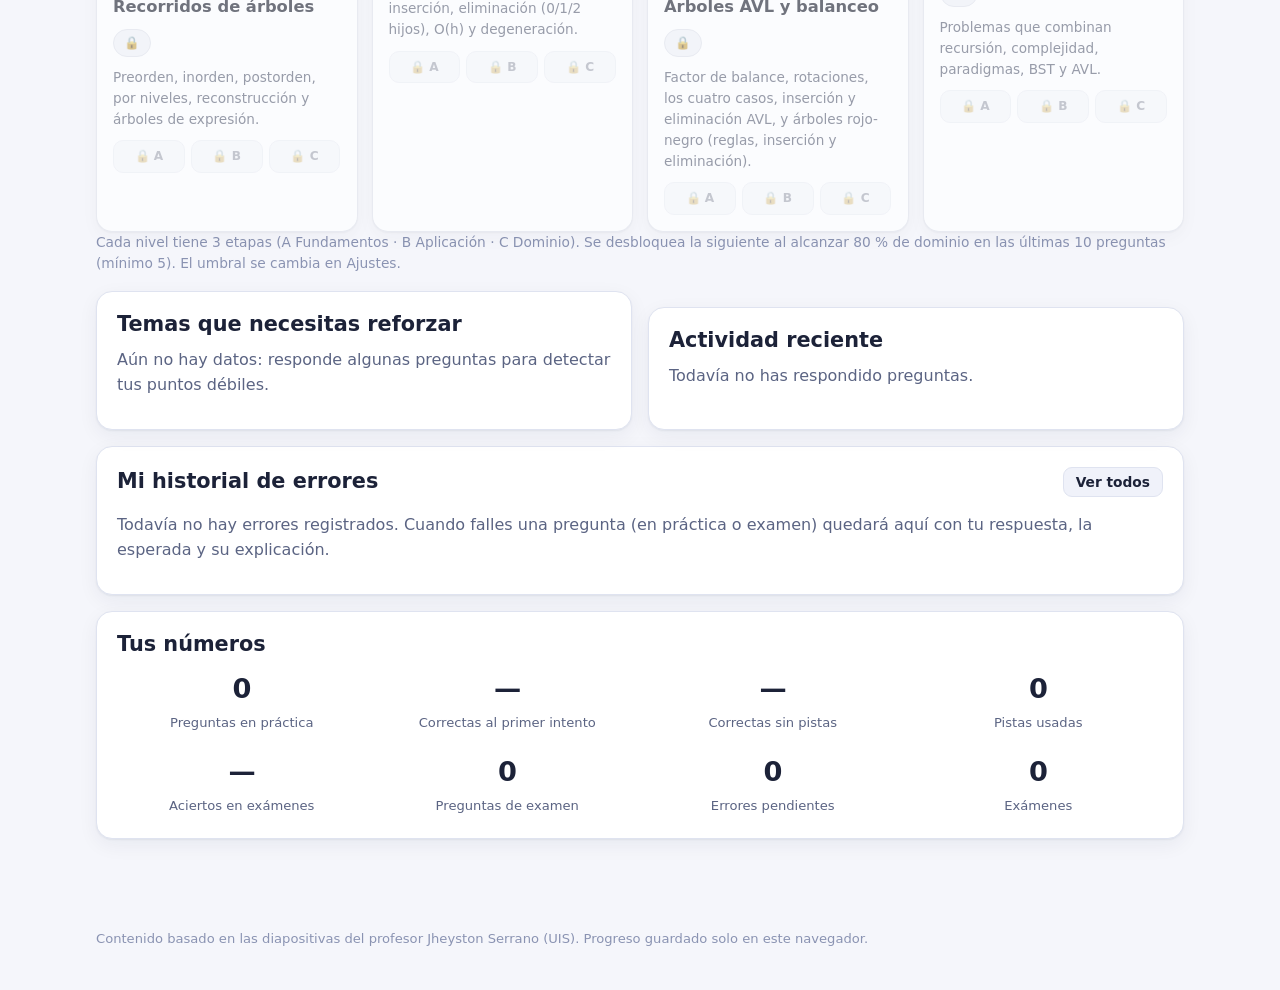
==== commit 89614b0f: "Add files via upload" ====
--- a/index.html
+++ b/index.html
@@ -31,8 +31,11 @@
 <script src="js/pybuiltins.js"></script>
 <script src="js/pyapi.js"></script>
 <script src="js/arboles.js"></script>
+<script src="js/traza.js"></script>
+<script src="js/ejemplos_codigo.js"></script>
 <script src="js/temario.js"></script>
 <script src="js/editor.js"></script>
+<script src="js/codigo_arbol.js"></script>
 <script src="js/tipos.js"></script>
 <script src="js/tipos2.js"></script>
 <script src="js/tipos3.js"></script>
@@ -52,13 +55,29 @@
 <script src="js/banco_pq_tabla.js"></script>
 <script src="js/banco_pq_alg.js"></script>
 <script src="js/banco_pq_prog.js"></script>
+<script src="js/banco_biblioteca.js"></script>
 <script src="js/banco_retiro.js"></script>
 <script src="js/motor.js"></script>
+<script src="js/biblioteca.js"></script>
+<script src="js/teoria_rec.js"></script>
+<script src="js/teoria_cx1.js"></script>
+<script src="js/teoria_cx2.js"></script>
+<script src="js/teoria_pd.js"></script>
+<script src="js/teoria_ar.js"></script>
+<script src="js/teoria_tv.js"></script>
+<script src="js/teoria_bs.js"></script>
+<script src="js/teoria_av.js"></script>
+<script src="js/teoria_rn.js"></script>
+<script src="js/teoria_ad.js"></script>
+<script src="js/teoria_formulas.js"></script>
+<script src="js/teoria_tablas.js"></script>
+<script src="js/teoria_repaso.js"></script>
 <script src="js/vistas_comunes.js"></script>
 <script src="js/vistas_panel.js"></script>
 <script src="js/vistas_practica.js"></script>
 <script src="js/vistas_examen.js"></script>
 <script src="js/vistas_otras.js"></script>
+<script src="js/vistas_biblioteca.js"></script>
 <script src="js/app.js"></script>
 </body>
 </html>
--- a/css/estilos.css
+++ b/css/estilos.css
@@ -42,8 +42,8 @@
 .logo { display: flex; align-items: center; gap: 10px; font-weight: 800; letter-spacing: -.01em; color: var(--texto); text-decoration: none; }
 .logo-ic { width: 34px; height: 34px; border-radius: 10px; background: linear-gradient(135deg, #4f46e5, #a855f7); color: #fff; display: grid; place-items: center; font-size: 18px; box-shadow: 0 4px 14px rgba(79, 70, 229, .4); }
 .logo small { display: block; font-weight: 500; color: var(--suave); font-size: .72rem; margin-top: -3px; }
-.nav { display: flex; gap: 4px; margin-left: auto; flex-wrap: wrap; }
-.nav a { padding: 8px 12px; border-radius: 10px; text-decoration: none; color: var(--suave); font-weight: 600; font-size: .92rem; display: flex; align-items: center; gap: 6px; }
+.nav { display: flex; gap: 2px; margin-left: auto; flex-wrap: wrap; }
+.nav a { padding: 8px 9px; border-radius: 10px; text-decoration: none; color: var(--suave); font-weight: 600; font-size: .88rem; display: flex; align-items: center; gap: 5px; }
 .nav a:hover { background: var(--superficie2); color: var(--texto); }
 .nav a.act { background: var(--acento-bg); color: var(--acento); }
 .nav .ic { font-size: 1.05rem; }
@@ -216,6 +216,50 @@
 @keyframes pop { from { transform: scale(.6); opacity: 0; } to { transform: scale(1); opacity: 1; } }
 .previa-caja { margin-top: 6px; }
 
+/* ---------- depurador código ↔ árbol ---------- */
+.cdarb { display: grid; grid-template-columns: minmax(0, 1fr); gap: 10px; } .cdarb > * { min-width: 0; }
+.cdarb-barra { display: flex; gap: 8px; flex-wrap: wrap; align-items: center; }
+.cdarb-sel { min-width: 0; max-width: 100%; }
+.cdarb-aviso { font-size: .88rem; color: var(--suave); } .cdarb-aviso summary { cursor: pointer; font-weight: 600; }
+.cdarb-atr { display: grid; grid-template-columns: repeat(auto-fit, minmax(190px, 1fr)); gap: 8px; margin-top: 6px; } .cdarb-atr label { display: grid; gap: 3px; }
+.cdarb-ctl { display: flex; gap: 6px; flex-wrap: wrap; align-items: center; padding: 8px; border-radius: 12px; background: var(--superficie2); border: 1px solid var(--borde); }
+.cdarb-slider { flex: 1 1 140px; min-width: 100px; accent-color: var(--acento); }
+.cdarb-cont { white-space: nowrap; }
+.cdarb-estado { padding: 8px 12px; border-radius: 10px; background: var(--acento-bg); }
+.cdarb-estado code { background: transparent; padding: 0; }
+.cdarb-cambios { margin: 4px 0 0; padding-left: 18px; } .cdarb-cambios a, .cdarb-hist a { cursor: pointer; }
+.cdarb-grid { display: grid; grid-template-columns: minmax(0, .9fr) minmax(0, 1.1fr); gap: 12px; align-items: start; }
+.cdarb-col { display: grid; gap: 8px; min-width: 0; }
+@media (max-width: 900px) { .cdarb-grid { grid-template-columns: minmax(0, 1fr); } }
+.cdarb-cod { max-height: 440px; overflow: auto; background: var(--code-bg); border: 1px solid var(--borde); border-radius: 12px; padding: 6px 0; font: .86rem/1.55 var(--mono); }
+.cdarb-cod .cl { display: flex; gap: 6px; padding: 0 10px 0 0; cursor: pointer; white-space: pre; }
+.cdarb-cod .cl:hover { background: color-mix(in srgb, var(--acento) 8%, transparent); }
+.cdarb-cod .cl-n { flex: none; width: 34px; text-align: right; color: var(--tenue); user-select: none; }
+.cdarb-cod .cl-m { flex: none; width: 14px; color: var(--acento2); user-select: none; font-size: .7rem; }
+.cdarb-cod .cl.act { background: color-mix(in srgb, #fbbf24 38%, transparent); box-shadow: inset 3px 0 0 #f59e0b; }
+.cdarb-cod .cl.pas { background: color-mix(in srgb, var(--acento) 10%, transparent); }
+.cdarb-cod .cl.rel { background: color-mix(in srgb, #38bdf8 25%, transparent); box-shadow: inset 3px 0 0 #0ea5e9; }
+.cdarb-cod .cl.lsel { outline: 1.5px solid var(--acento); outline-offset: -1.5px; }
+.cdarb-arboles { display: grid; gap: 8px; }
+.cdarb-arbol { overflow: auto; max-height: 520px; }
+.cdarb-arbol .arbol-draw { justify-content: flex-start; }
+.arbol-svg .tag { font: 700 9.5px var(--mono); fill: var(--acento); }
+.cdarb-arbol .nodo.visitando circle { stroke: var(--acento); stroke-width: 3.6; stroke-dasharray: 4 3; }
+.cdarb-arbol .nodo.ruta circle { fill: #bfdbfe; stroke: #2563eb; } .cdarb-arbol .nodo.ruta text { fill: #111827; }
+.cdarb-arbol .nodo.nuevo circle { fill: #fde68a; stroke: #f59e0b; }
+.cdarb-arbol .nodo.sel circle { stroke: var(--acento); stroke-width: 5; }
+.arbol-svg .nodo.rn-rojo circle { fill: #dc2626; stroke: #7f1d1d; } .arbol-svg .nodo.rn-negro circle { fill: #1f2937; stroke: #000; }
+.arbol-svg .nodo.rn-rojo text, .arbol-svg .nodo.rn-negro text { fill: #fff; }
+.cdarb-nodo .panel { margin-top: 0; }
+.cdarb-hist { margin: 4px 0; padding-left: 18px; font-size: .88rem; } .cdarb-hist li.futuro { opacity: .5; }
+.cdarb-marco { border: 1px solid var(--borde); border-radius: 10px; padding: 6px 10px; background: var(--superficie2); margin-bottom: 6px; } .cdarb-marco.actual { border-color: var(--acento); background: var(--acento-bg); }
+.cdarb-marco-t { font-size: .88rem; word-break: break-word; }
+.cdarb-tabla { font: .84rem var(--mono); border-collapse: collapse; margin-top: 4px; } .cdarb-tabla td { padding: 1px 12px 1px 0; vertical-align: top; }
+.cdarb-val { font-family: var(--mono); } .ref-nodo { color: var(--acento); text-decoration: none; font-family: var(--mono); } .ref-nodo:hover { text-decoration: underline; }
+.cdarb-salida { min-height: 44px; max-height: 180px; overflow: auto; margin: 0; background: var(--code-bg); border: 1px solid var(--borde); border-radius: 12px; padding: 8px 12px; }
+.cdarb.compacto .cdarb-cod { max-height: 320px; }
+.mal { color: var(--mal); }
+
 /* ---------- parcial simulado ---------- */
 .modo.parcial-destacado { border: 2px solid var(--acento); background: linear-gradient(135deg, var(--acento-bg), var(--superficie)); }
 .parc-p { padding: 10px 0; border-bottom: 1px dashed var(--borde); } .parc-p:last-child { border-bottom: 0; }
@@ -313,6 +357,70 @@
 .lab-grid { display: grid; grid-template-columns: minmax(0, 1fr) 280px; gap: 16px; } .log { max-height: 340px; overflow: auto; font-size: .88rem; } .log div { padding: 4px 0; border-bottom: 1px dashed var(--borde); }
 .log-evt { font-family: var(--mono); font-size: .82rem; white-space: pre; overflow: auto; max-height: 240px; padding: 8px; background: var(--code-bg); border-radius: 8px; }
 
+/* ---------- biblioteca de estudio ---------- */
+.bib { display: grid; grid-template-columns: 290px minmax(0, 1fr); gap: 20px; align-items: start; }
+.bib-main { min-width: 0; }
+.bib-lado { position: sticky; top: 70px; max-height: calc(100vh - 86px); overflow: auto; background: var(--superficie); border: 1px solid var(--borde); border-radius: 16px; padding: 12px; box-shadow: var(--sombra); font-size: .92rem; }
+.bib-lado > summary { display: none; cursor: pointer; font-weight: 700; padding: 4px 2px; }
+.bib-busca { position: relative; margin-bottom: 10px; }
+.bib-q { width: 100%; padding: 10px 12px; border-radius: 10px; border: 1px solid var(--borde); background: var(--superficie2); color: var(--texto); font: inherit; }
+.bib-main > .bib-q { margin: 4px 0 10px; }
+.bib-res { margin-top: 6px; border: 1px solid var(--borde); border-radius: 12px; background: var(--superficie); box-shadow: var(--sombra); max-height: 360px; overflow: auto; }
+.bib-r { display: block; padding: 8px 10px; text-decoration: none; color: inherit; border-bottom: 1px dashed var(--borde); } .bib-r:hover { background: var(--acento-bg); } .bib-r:last-child { border-bottom: 0; }
+.bib-rap { display: grid; gap: 2px; margin-bottom: 10px; }
+.bib-rapl { padding: 6px 10px; border-radius: 9px; text-decoration: none; color: var(--suave); font-weight: 600; } .bib-rapl:hover { background: var(--superficie2); color: var(--texto); } .bib-rapl.act { background: var(--acento-bg); color: var(--acento); }
+.bib-area { border-top: 1px solid var(--borde); padding: 4px 0; }
+.bib-area > summary { list-style: none; cursor: pointer; display: flex; gap: 8px; align-items: center; padding: 6px 4px; font-weight: 700; } .bib-area > summary::-webkit-details-marker { display: none; }
+.bib-ico { display: inline-grid; place-items: center; width: 26px; height: 26px; border-radius: 8px; background: var(--ac, var(--acento)); color: #fff; font-size: .9rem; flex: none; } .bib-ico.gde { width: 40px; height: 40px; border-radius: 12px; font-size: 1.2rem; }
+.bib-area-t { flex: 1; line-height: 1.2; } .bib-area-n { font-size: .74rem; color: var(--tenue); font-weight: 600; }
+.bib-t { display: flex; gap: 8px; padding: 4px 6px 4px 8px; border-radius: 8px; text-decoration: none; color: var(--suave); line-height: 1.3; } .bib-t:hover { background: var(--superficie2); color: var(--texto); }
+.bib-t.act { background: var(--acento-bg); color: var(--acento); font-weight: 700; } .bib-t.est .bib-marca { color: var(--ok); font-weight: 800; } .bib-t.fav:not(.est) .bib-marca { color: var(--aviso); }
+.bib-marca { width: 14px; flex: none; text-align: center; color: var(--tenue); }
+.bib-mig { margin-bottom: 10px; gap: 4px; }
+.bib-cab { border-top: 6px solid var(--ac, var(--acento)); }
+.bib-partes { display: flex; flex-wrap: wrap; gap: 6px; margin-top: 12px; }
+.bib-pl { display: inline-flex; gap: 6px; align-items: center; padding: 4px 10px 4px 5px; border-radius: 999px; border: 1px solid var(--borde); background: var(--superficie2); font-size: .8rem; font-weight: 600; text-decoration: none; color: var(--suave); } .bib-pl:hover { background: var(--acento-bg); color: var(--acento); }
+.bib-pl b { display: inline-grid; place-items: center; width: 20px; height: 20px; border-radius: 50%; background: var(--acento); color: #fff; font-size: .72rem; }
+.bib-parte { margin-top: 18px; padding: 18px 20px; border-radius: 16px; background: var(--superficie); border: 1px solid var(--borde); box-shadow: var(--sombra); scroll-margin-top: 80px; }
+.bib-parte > h2 { display: flex; gap: 10px; align-items: center; font-size: 1.15rem; margin-bottom: .7em; padding-bottom: .5em; border-bottom: 1px solid var(--borde); }
+.bib-num { display: inline-grid; place-items: center; width: 28px; height: 28px; border-radius: 9px; background: var(--acento); color: #fff; font-size: .9rem; flex: none; } .bib-ic { margin-left: auto; opacity: .75; }
+.p-resumen { background: var(--acento-bg); border-color: transparent; } .p-definicion { border-left: 5px solid var(--acento); }
+.bib-txt > :last-child { margin-bottom: 0; } .bib-txt ul, .bib-txt ol { margin: .3em 0 .8em; padding-left: 1.3em; } .bib-txt li { margin: .25em 0; }
+.bib-txt .tabla-md table { font-size: .92rem; }
+.bib-enl { font-weight: 600; } .bib-txt code, .bib-fo code, .bib-rep code { overflow-wrap: anywhere; }
+.bib-comp, .bib-ojo { margin: .8em 0; padding: 10px 14px; border-radius: 12px; }
+.bib-comp { background: var(--aviso-bg); border: 1px dashed var(--aviso); } .bib-ojo { background: var(--mal-bg); border-left: 4px solid var(--mal); }
+.bib-caja-t { font-size: .74rem; font-weight: 800; letter-spacing: .05em; text-transform: uppercase; margin-bottom: 4px; } .bib-comp .bib-caja-t { color: var(--aviso); } .bib-ojo .bib-caja-t { color: var(--mal); }
+.bib-comp > :last-child, .bib-ojo > :last-child { margin-bottom: 0; }
+.bib-cod { margin: 10px 0; } .bib-cod pre.code { margin: 6px 0; max-height: 520px; overflow: auto; }
+.bib-sal { margin: 8px 0 0; padding: 8px 12px; background: var(--code-bg); border: 1px solid var(--borde); border-radius: 10px; white-space: pre-wrap; font: .86rem/1.5 var(--mono); max-height: 240px; overflow: auto; }
+.bib-dbg { margin-top: 10px; padding: 10px; border: 1px solid var(--borde); border-radius: 14px; background: var(--superficie2); }
+.bib .cdarb-grid { grid-template-columns: minmax(0, 1fr); } .bib .cdarb-cod { max-height: 300px; } .bib .cdarb-arbol { max-height: 460px; }
+.bib-inters { margin-top: 18px; padding-top: 12px; border-top: 1px dashed var(--borde); }
+.bib-inter { border: 1px solid var(--acento2); border-radius: 14px; margin: 10px 0; background: var(--superficie); overflow: hidden; }
+.bib-inter > summary { list-style: none; cursor: pointer; display: flex; gap: 8px; align-items: center; padding: 12px 16px; font-weight: 600; } .bib-inter > summary::-webkit-details-marker { display: none; }
+.bib-inter[open] > summary { background: var(--acento-bg); } .bib-inter-c { padding: 12px; }
+.bib-pre .rev > summary { align-items: flex-start; } .bib-pn { display: inline-grid; place-items: center; min-width: 24px; height: 24px; border-radius: 50%; background: var(--acento-bg); color: var(--acento); font-size: .8rem; flex: none; }
+.bib-pract { margin-top: 18px; padding: 18px 20px; border-radius: 16px; background: var(--superficie); border: 2px solid var(--acento2); }
+.bib-pie { display: flex; gap: 10px; justify-content: space-between; align-items: center; flex-wrap: wrap; margin: 18px 0 8px; }
+.bib-areas { display: grid; grid-template-columns: repeat(2, minmax(0, 1fr)); gap: 16px; }
+.bib-ac { border-top: 5px solid var(--ac, var(--acento)); }
+.bib-lista { margin: 10px 0 0; padding-left: 0; list-style: none; display: grid; gap: 2px; font-size: .92rem; } .bib-lista li { display: flex; gap: 8px; align-items: center; } .bib-lista a.est { color: var(--ok); }
+.bib-fila { display: flex; justify-content: space-between; gap: 12px; align-items: center; flex-wrap: wrap; margin-top: 10px; }
+.bib-hero { background: linear-gradient(135deg, var(--acento-bg), var(--superficie)); }
+.bib-acc { margin-top: 14px; } .bib-acc .modo { padding: 14px; } .bib-acc h3 { font-size: 1rem; }
+.bib-fo { margin-top: 12px; } .bib-fo-f { margin: 10px 0; padding: 10px 14px; border-radius: 12px; background: var(--code-bg); border: 1px solid var(--borde); font-size: 1.05rem; overflow: auto; } .bib-fo-f p { margin: 0; } .bib-fo-f code { background: transparent; font-size: 1em; padding: 0; }
+.bib-fo-r { display: grid; grid-template-columns: 130px minmax(0, 1fr); gap: 10px; padding: 4px 0; border-top: 1px dashed var(--borde); font-size: .93rem; } .bib-fo-r p { margin: 0 0 .3em; } .bib-fo-r ul { margin: 0; padding-left: 1.1em; }
+.bib-chips { margin: 10px 0 4px; gap: 6px; }
+.bib-tb { margin-top: 16px; scroll-margin-top: 80px; } .bib-tabla .tabla-md table { width: 100%; font-size: .9rem; } .bib-tabla .tabla-md td:first-child { font-weight: 700; }
+.bib-rep { margin-top: 14px; scroll-margin-top: 80px; } .bib-rep h2 { font-size: 1.15rem; }
+.bib-flash { animation: bibflash 1.8s ease-out; } @keyframes bibflash { 0% { box-shadow: 0 0 0 4px var(--acento2); } 100% { box-shadow: var(--sombra); } }
+mark { background: #fde68a; color: #422006; border-radius: 3px; padding: 0 2px; }
+@media (max-width: 900px) {
+  .bib { grid-template-columns: minmax(0, 1fr); } .bib-lado { position: static; max-height: none; } .bib-lado > summary { display: block; } .bib-lado:not([open]) > summary { margin: 0; }
+  .bib-areas { grid-template-columns: minmax(0, 1fr); } .bib-fo-r { grid-template-columns: minmax(0, 1fr); gap: 2px; } .bib-parte { padding: 14px 14px; }
+}
+
 @media (max-width: 820px) {
   .cab { backdrop-filter: none; -webkit-backdrop-filter: none; background: var(--superficie); }
   .g3, .g4 { grid-template-columns: repeat(2, minmax(0, 1fr)); } .lab-grid { grid-template-columns: 1fr; }
@@ -324,4 +432,4 @@
 @media (max-width: 560px) {
   .g2, .g3, .modos { grid-template-columns: 1fr; } .g4 { grid-template-columns: repeat(2, minmax(0, 1fr)); } h1 { font-size: 1.4rem; } .card { padding: 16px; } .vf-botones { flex-direction: column; } .logo small { display: none; }
 }
-@media print { .cab, .nav, .acciones, .toast-c { display: none !important; } body { background: #fff; } }
+@media print { .cab, .nav, .acciones, .toast-c, .bib-lado, .bib-pie, .bib-partes, .bib-pract, .bib-inters, .pie { display: none !important; } body { background: #fff; } .bib { display: block; } .bib-parte, .card, .bib-rep { box-shadow: none; break-inside: avoid-page; } details.rev > .rev-c, details.rev:not([open]) > .rev-c { display: block !important; } }
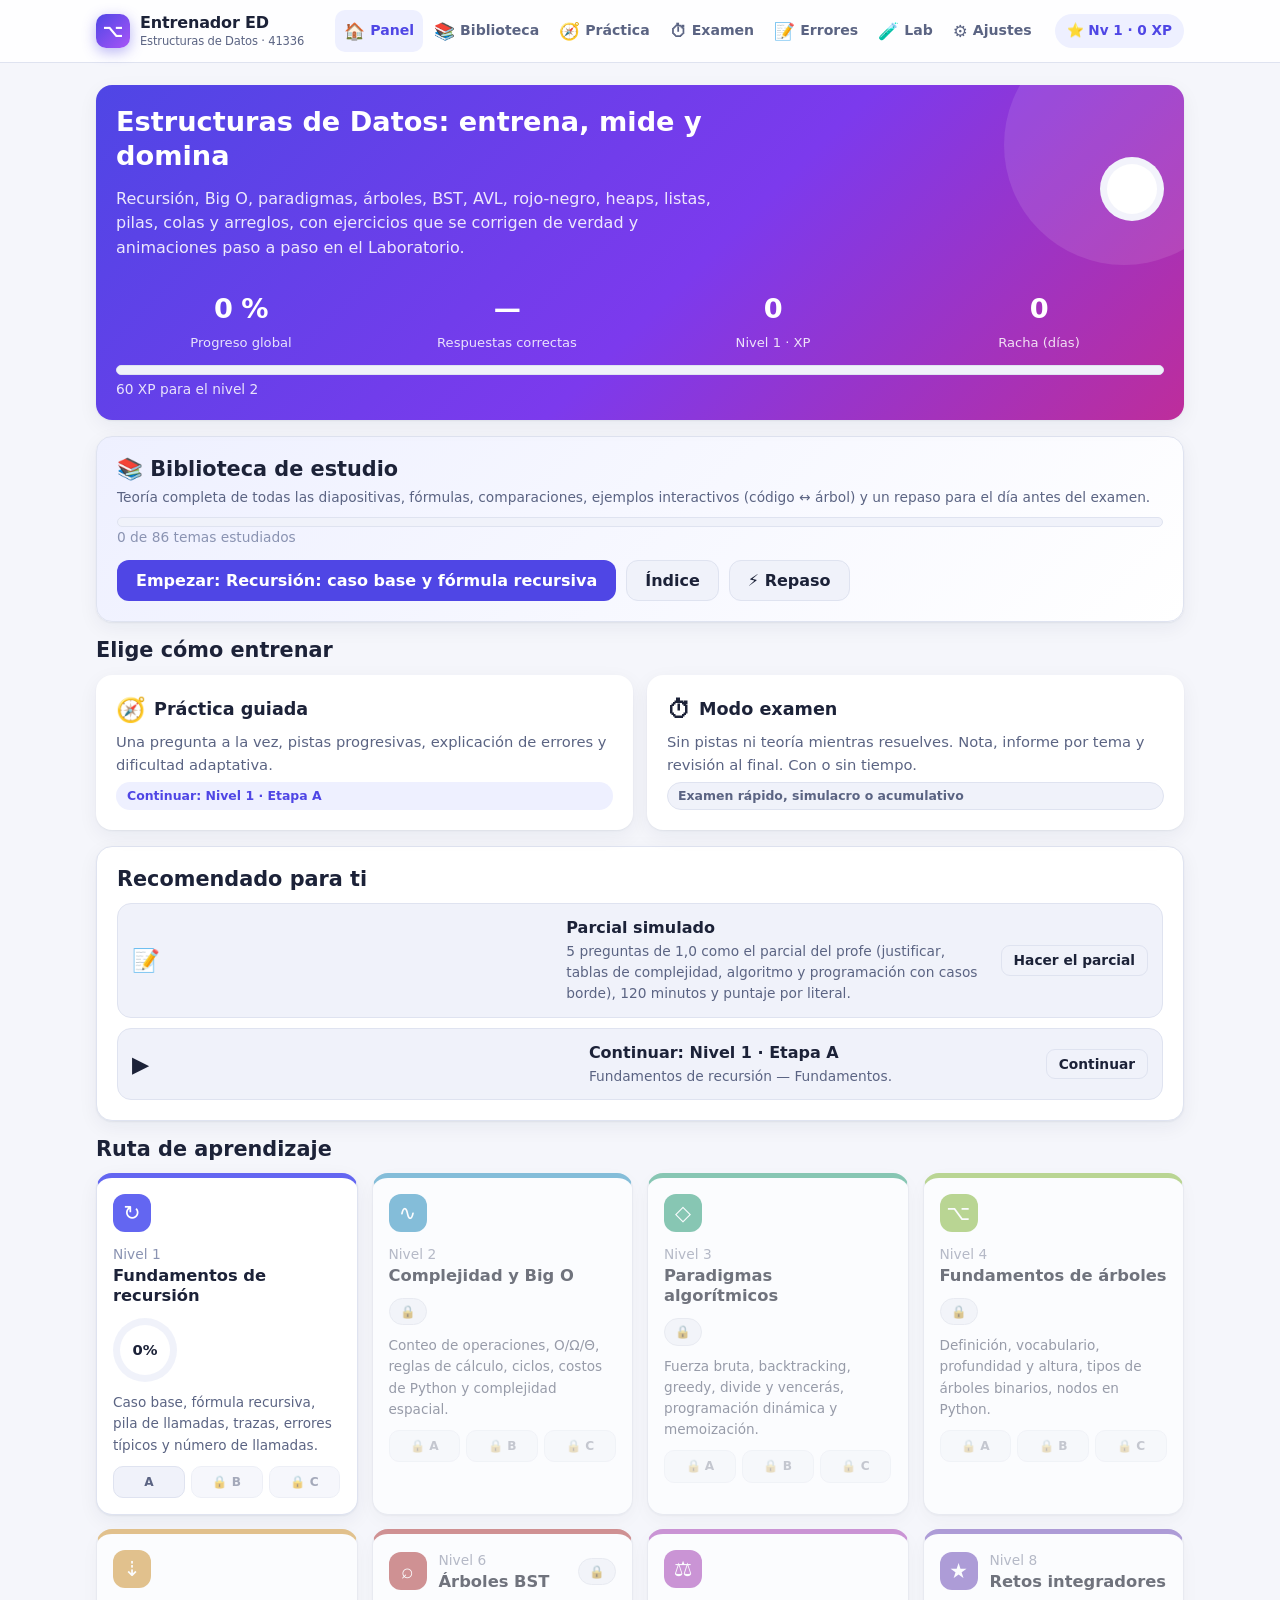
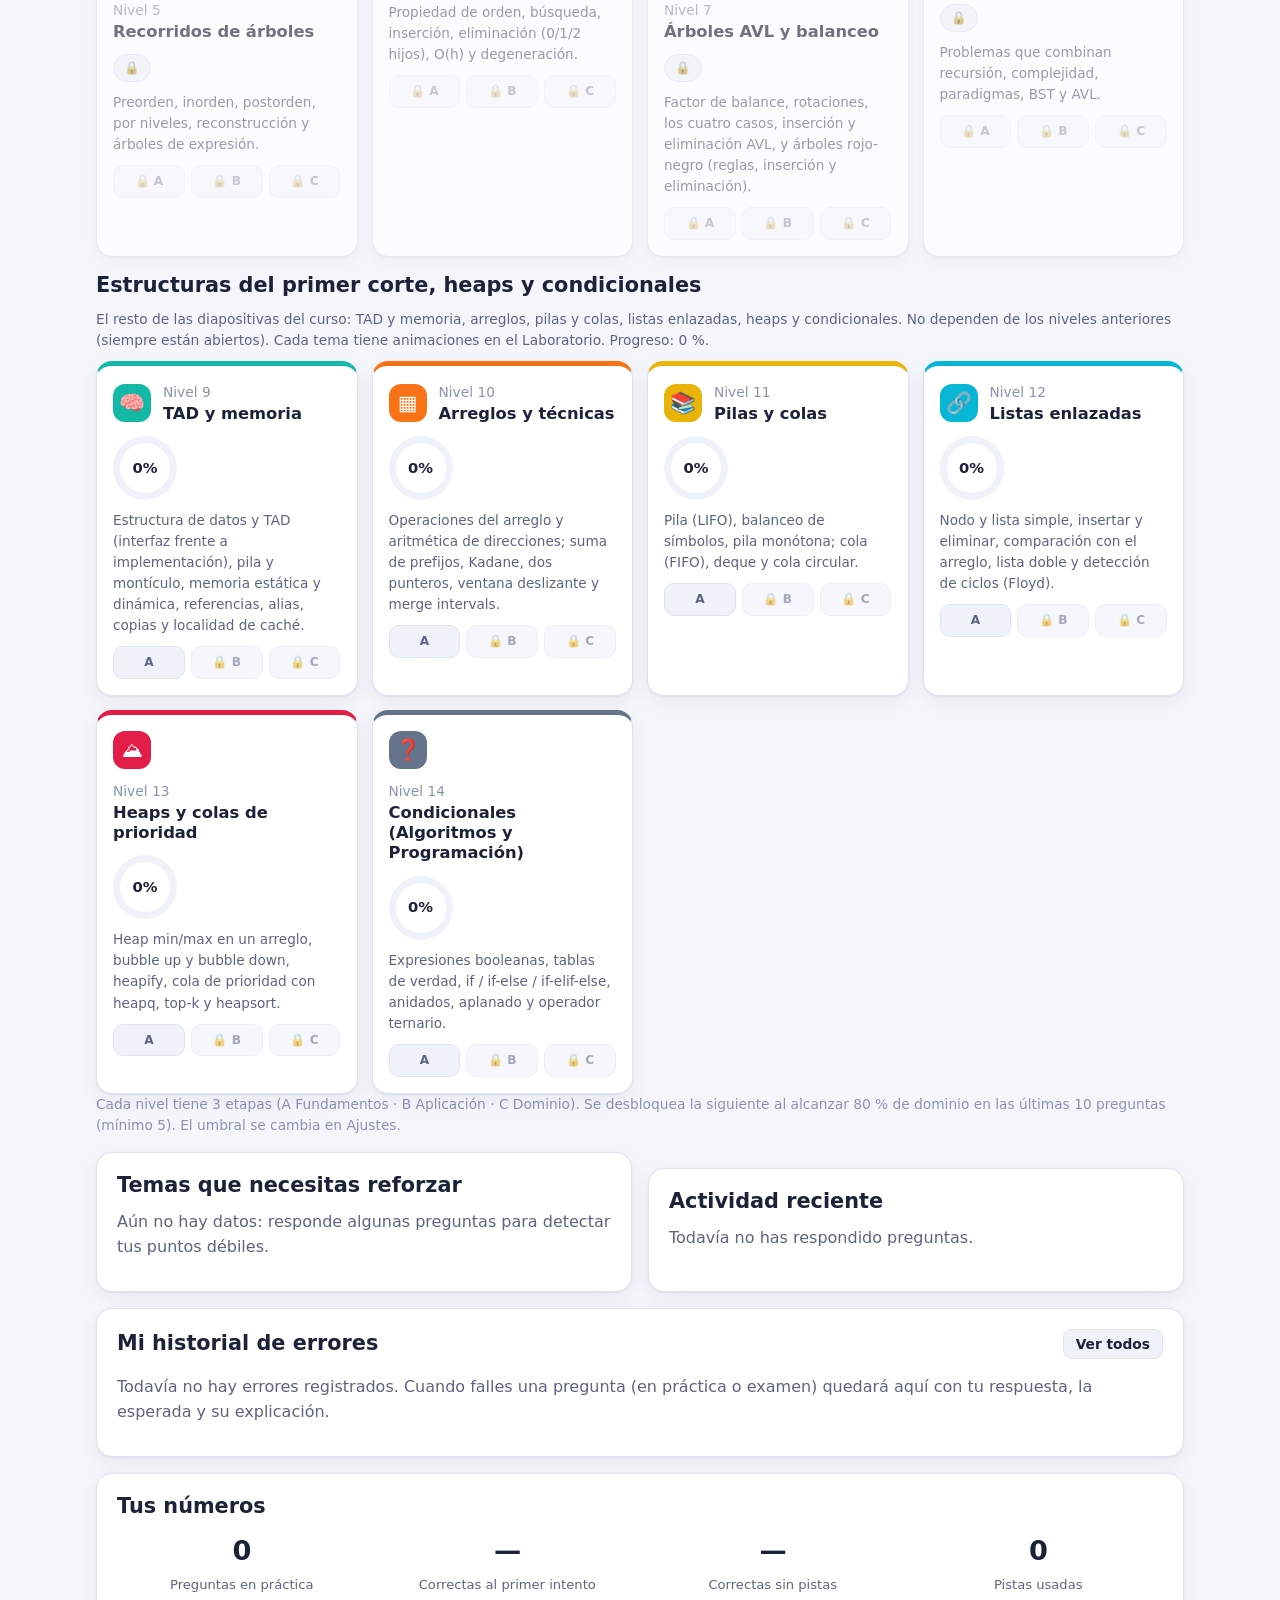
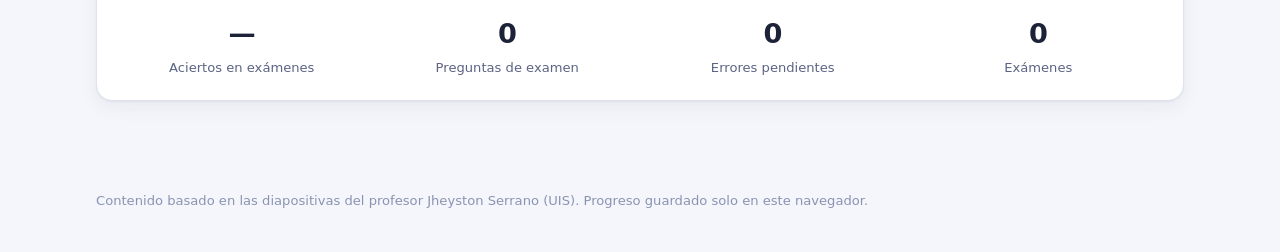
==== commit dd3172ab: "Agrega niveles 9-14 (TAD, arreglos, pilas y colas, listas, heaps, condicionales), animaciones, rojo-" ====
--- a/index.html
+++ b/index.html
@@ -7,7 +7,7 @@
 <meta name="description" content="Entrenador interactivo de recursión, complejidad, paradigmas, árboles, BST y AVL (UIS 41336).">
 <meta name="theme-color" content="#4f46e5">
 <link rel="icon" href="data:image/svg+xml,%3Csvg xmlns='http://www.w3.org/2000/svg' viewBox='0 0 64 64'%3E%3Crect width='64' height='64' rx='14' fill='%234f46e5'/%3E%3Ccircle cx='32' cy='16' r='7' fill='white'/%3E%3Ccircle cx='16' cy='46' r='7' fill='white'/%3E%3Ccircle cx='48' cy='46' r='7' fill='white'/%3E%3Cpath d='M28 22 19 40M36 22l9 18' stroke='white' stroke-width='3'/%3E%3C/svg%3E">
-<link rel="stylesheet" href="css/estilos.css">
+<link rel="stylesheet" href="css/estilos.css?v=20261027">
 <noscript><p style="padding:20px;font:16px sans-serif">Esta aplicación necesita JavaScript habilitado.</p></noscript>
 </head>
 <body>
@@ -25,59 +25,78 @@
 <div class="pie">Contenido basado en las diapositivas del profesor Jheyston Serrano (UIS). Progreso guardado solo en este navegador.</div>
 <div class="toast-c" id="toasts" aria-live="polite"></div>
 
-<script src="js/util.js"></script>
-<script src="js/pyparse.js"></script>
-<script src="js/pyinterp.js"></script>
-<script src="js/pybuiltins.js"></script>
-<script src="js/pyapi.js"></script>
-<script src="js/arboles.js"></script>
-<script src="js/traza.js"></script>
-<script src="js/ejemplos_codigo.js"></script>
-<script src="js/temario.js"></script>
-<script src="js/editor.js"></script>
-<script src="js/codigo_arbol.js"></script>
-<script src="js/tipos.js"></script>
-<script src="js/tipos2.js"></script>
-<script src="js/tipos3.js"></script>
-<script src="js/taller.js"></script>
-<script src="js/banco.js"></script>
-<script src="js/banco_n1.js"></script>
-<script src="js/banco_n2.js"></script>
-<script src="js/banco_n3.js"></script>
-<script src="js/banco_n4.js"></script>
-<script src="js/banco_n5.js"></script>
-<script src="js/banco_n6.js"></script>
-<script src="js/banco_n7.js"></script>
-<script src="js/banco_n8.js"></script>
-<script src="js/banco_taller.js"></script>
-<script src="js/banco_pq.js"></script>
-<script src="js/banco_pq_cplx.js"></script>
-<script src="js/banco_pq_tabla.js"></script>
-<script src="js/banco_pq_alg.js"></script>
-<script src="js/banco_pq_prog.js"></script>
-<script src="js/banco_biblioteca.js"></script>
-<script src="js/banco_retiro.js"></script>
-<script src="js/motor.js"></script>
-<script src="js/biblioteca.js"></script>
-<script src="js/teoria_rec.js"></script>
-<script src="js/teoria_cx1.js"></script>
-<script src="js/teoria_cx2.js"></script>
-<script src="js/teoria_pd.js"></script>
-<script src="js/teoria_ar.js"></script>
-<script src="js/teoria_tv.js"></script>
-<script src="js/teoria_bs.js"></script>
-<script src="js/teoria_av.js"></script>
-<script src="js/teoria_rn.js"></script>
-<script src="js/teoria_ad.js"></script>
-<script src="js/teoria_formulas.js"></script>
-<script src="js/teoria_tablas.js"></script>
-<script src="js/teoria_repaso.js"></script>
-<script src="js/vistas_comunes.js"></script>
-<script src="js/vistas_panel.js"></script>
-<script src="js/vistas_practica.js"></script>
-<script src="js/vistas_examen.js"></script>
-<script src="js/vistas_otras.js"></script>
-<script src="js/vistas_biblioteca.js"></script>
-<script src="js/app.js"></script>
+<script src="js/util.js?v=20261027"></script>
+<script src="js/pyparse.js?v=20261027"></script>
+<script src="js/pyinterp.js?v=20261027"></script>
+<script src="js/pybuiltins.js?v=20261027"></script>
+<script src="js/pyapi.js?v=20261027"></script>
+<script src="js/arboles.js?v=20261027"></script>
+<script src="js/escena.js?v=20261027"></script>
+<script src="js/sim_lista.js?v=20261027"></script>
+<script src="js/sim_pila_cola.js?v=20261027"></script>
+<script src="js/sim_arreglo.js?v=20261027"></script>
+<script src="js/sim_heap.js?v=20261027"></script>
+<script src="js/sim_rn.js?v=20261027"></script>
+<script src="js/sim_memoria.js?v=20261027"></script>
+<script src="js/traza.js?v=20261027"></script>
+<script src="js/ejemplos_codigo.js?v=20261027"></script>
+<script src="js/temario.js?v=20261027"></script>
+<script src="js/temario_ext.js?v=20261027"></script>
+<script src="js/editor.js?v=20261027"></script>
+<script src="js/codigo_arbol.js?v=20261027"></script>
+<script src="js/tipos.js?v=20261027"></script>
+<script src="js/tipos2.js?v=20261027"></script>
+<script src="js/tipos3.js?v=20261027"></script>
+<script src="js/taller.js?v=20261027"></script>
+<script src="js/banco.js?v=20261027"></script>
+<script src="js/banco_n1.js?v=20261027"></script>
+<script src="js/banco_n2.js?v=20261027"></script>
+<script src="js/banco_n3.js?v=20261027"></script>
+<script src="js/banco_n4.js?v=20261027"></script>
+<script src="js/banco_n5.js?v=20261027"></script>
+<script src="js/banco_n6.js?v=20261027"></script>
+<script src="js/banco_n7.js?v=20261027"></script>
+<script src="js/banco_n8.js?v=20261027"></script>
+<script src="js/banco_taller.js?v=20261027"></script>
+<script src="js/banco_pq.js?v=20261027"></script>
+<script src="js/banco_pq_cplx.js?v=20261027"></script>
+<script src="js/banco_pq_tabla.js?v=20261027"></script>
+<script src="js/banco_pq_alg.js?v=20261027"></script>
+<script src="js/banco_pq_prog.js?v=20261027"></script>
+<script src="js/banco_biblioteca.js?v=20261027"></script>
+<script src="js/banco_ext.js?v=20261027"></script>
+<script src="js/banco_ext2.js?v=20261027"></script>
+<script src="js/banco_ext3.js?v=20261027"></script>
+<script src="js/banco_retiro.js?v=20261027"></script>
+<script src="js/motor.js?v=20261027"></script>
+<script src="js/biblioteca.js?v=20261027"></script>
+<script src="js/teoria_rec.js?v=20261027"></script>
+<script src="js/teoria_cx1.js?v=20261027"></script>
+<script src="js/teoria_cx2.js?v=20261027"></script>
+<script src="js/teoria_pd.js?v=20261027"></script>
+<script src="js/teoria_ar.js?v=20261027"></script>
+<script src="js/teoria_tv.js?v=20261027"></script>
+<script src="js/teoria_bs.js?v=20261027"></script>
+<script src="js/teoria_av.js?v=20261027"></script>
+<script src="js/teoria_rn.js?v=20261027"></script>
+<script src="js/teoria_hp.js?v=20261027"></script>
+<script src="js/teoria_td.js?v=20261027"></script>
+<script src="js/teoria_ay.js?v=20261027"></script>
+<script src="js/teoria_pc.js?v=20261027"></script>
+<script src="js/teoria_le.js?v=20261027"></script>
+<script src="js/teoria_cd.js?v=20261027"></script>
+<script src="js/teoria_ad.js?v=20261027"></script>
+<script src="js/teoria_formulas.js?v=20261027"></script>
+<script src="js/teoria_tablas.js?v=20261027"></script>
+<script src="js/teoria_repaso.js?v=20261027"></script>
+<script src="js/teoria_extra.js?v=20261027"></script>
+<script src="js/vistas_comunes.js?v=20261027"></script>
+<script src="js/vistas_panel.js?v=20261027"></script>
+<script src="js/vistas_practica.js?v=20261027"></script>
+<script src="js/vistas_examen.js?v=20261027"></script>
+<script src="js/vistas_otras.js?v=20261027"></script>
+<script src="js/vistas_estructuras.js?v=20261027"></script>
+<script src="js/vistas_biblioteca.js?v=20261027"></script>
+<script src="js/app.js?v=20261027"></script>
 </body>
 </html>
--- a/css/estilos.css
+++ b/css/estilos.css
@@ -225,13 +225,13 @@
 .cdarb-ctl { display: flex; gap: 6px; flex-wrap: wrap; align-items: center; padding: 8px; border-radius: 12px; background: var(--superficie2); border: 1px solid var(--borde); }
 .cdarb-slider { flex: 1 1 140px; min-width: 100px; accent-color: var(--acento); }
 .cdarb-cont { white-space: nowrap; }
-.cdarb-estado { padding: 8px 12px; border-radius: 10px; background: var(--acento-bg); }
+.cdarb-estado { padding: 8px 12px; border-radius: 10px; background: var(--acento-bg); height: 10.5em; overflow-y: auto; }
 .cdarb-estado code { background: transparent; padding: 0; }
 .cdarb-cambios { margin: 4px 0 0; padding-left: 18px; } .cdarb-cambios a, .cdarb-hist a { cursor: pointer; }
 .cdarb-grid { display: grid; grid-template-columns: minmax(0, .9fr) minmax(0, 1.1fr); gap: 12px; align-items: start; }
 .cdarb-col { display: grid; gap: 8px; min-width: 0; }
 @media (max-width: 900px) { .cdarb-grid { grid-template-columns: minmax(0, 1fr); } }
-.cdarb-cod { max-height: 440px; overflow: auto; background: var(--code-bg); border: 1px solid var(--borde); border-radius: 12px; padding: 6px 0; font: .86rem/1.55 var(--mono); }
+.cdarb-cod { height: 380px; overflow: auto; overflow-anchor: none; background: var(--code-bg); border: 1px solid var(--borde); border-radius: 12px; padding: 6px 0; font: .86rem/1.55 var(--mono); }
 .cdarb-cod .cl { display: flex; gap: 6px; padding: 0 10px 0 0; cursor: pointer; white-space: pre; }
 .cdarb-cod .cl:hover { background: color-mix(in srgb, var(--acento) 8%, transparent); }
 .cdarb-cod .cl-n { flex: none; width: 34px; text-align: right; color: var(--tenue); user-select: none; }
@@ -240,7 +240,7 @@
 .cdarb-cod .cl.pas { background: color-mix(in srgb, var(--acento) 10%, transparent); }
 .cdarb-cod .cl.rel { background: color-mix(in srgb, #38bdf8 25%, transparent); box-shadow: inset 3px 0 0 #0ea5e9; }
 .cdarb-cod .cl.lsel { outline: 1.5px solid var(--acento); outline-offset: -1.5px; }
-.cdarb-arboles { display: grid; gap: 8px; }
+.cdarb-arboles { display: grid; gap: 8px; min-height: 300px; align-content: start; }
 .cdarb-arbol { overflow: auto; max-height: 520px; }
 .cdarb-arbol .arbol-draw { justify-content: flex-start; }
 .arbol-svg .tag { font: 700 9.5px var(--mono); fill: var(--acento); }
@@ -256,8 +256,8 @@
 .cdarb-marco-t { font-size: .88rem; word-break: break-word; }
 .cdarb-tabla { font: .84rem var(--mono); border-collapse: collapse; margin-top: 4px; } .cdarb-tabla td { padding: 1px 12px 1px 0; vertical-align: top; }
 .cdarb-val { font-family: var(--mono); } .ref-nodo { color: var(--acento); text-decoration: none; font-family: var(--mono); } .ref-nodo:hover { text-decoration: underline; }
-.cdarb-salida { min-height: 44px; max-height: 180px; overflow: auto; margin: 0; background: var(--code-bg); border: 1px solid var(--borde); border-radius: 12px; padding: 8px 12px; }
-.cdarb.compacto .cdarb-cod { max-height: 320px; }
+.cdarb-salida { height: 130px; overflow: auto; margin: 0; background: var(--code-bg); border: 1px solid var(--borde); border-radius: 12px; padding: 8px 12px; }
+.cdarb.compacto .cdarb-cod { height: 300px; }
 .mal { color: var(--mal); }
 
 /* ---------- parcial simulado ---------- */
@@ -280,6 +280,7 @@
 .taller-instr { padding: 10px 14px; border-radius: 12px; background: var(--acento-bg); }
 .taller-instr .peq { margin-bottom: 2px; }
 .taller-caja { padding: 6px; margin: 0; }
+.taller-lienzo { justify-content: flex-start; } .taller-lienzo > .arbol-svg { margin: 0 auto; flex: none; }   /* árboles anchos: se desplazan sin recortarse a la izquierda */
 .taller-svg { user-select: none; -webkit-user-select: none; -webkit-touch-callout: none; }
 .taller-svg .nodo { cursor: grab; } .taller-svg .nodo:active { cursor: grabbing; }
 .taller-svg .nodo text { font-size: 16px; }
@@ -395,7 +396,7 @@
 .bib-cod { margin: 10px 0; } .bib-cod pre.code { margin: 6px 0; max-height: 520px; overflow: auto; }
 .bib-sal { margin: 8px 0 0; padding: 8px 12px; background: var(--code-bg); border: 1px solid var(--borde); border-radius: 10px; white-space: pre-wrap; font: .86rem/1.5 var(--mono); max-height: 240px; overflow: auto; }
 .bib-dbg { margin-top: 10px; padding: 10px; border: 1px solid var(--borde); border-radius: 14px; background: var(--superficie2); }
-.bib .cdarb-grid { grid-template-columns: minmax(0, 1fr); } .bib .cdarb-cod { max-height: 300px; } .bib .cdarb-arbol { max-height: 460px; }
+.bib .cdarb-grid { grid-template-columns: minmax(0, 1fr); } .bib .cdarb-cod { height: 300px; } .bib .cdarb-arbol { max-height: 460px; }
 .bib-inters { margin-top: 18px; padding-top: 12px; border-top: 1px dashed var(--borde); }
 .bib-inter { border: 1px solid var(--acento2); border-radius: 14px; margin: 10px 0; background: var(--superficie); overflow: hidden; }
 .bib-inter > summary { list-style: none; cursor: pointer; display: flex; gap: 8px; align-items: center; padding: 12px 16px; font-weight: 600; } .bib-inter > summary::-webkit-details-marker { display: none; }
@@ -433,3 +434,66 @@
   .g2, .g3, .modos { grid-template-columns: 1fr; } .g4 { grid-template-columns: repeat(2, minmax(0, 1fr)); } h1 { font-size: 1.4rem; } .card { padding: 16px; } .vf-botones { flex-direction: column; } .logo small { display: none; }
 }
 @media print { .cab, .nav, .acciones, .toast-c, .bib-lado, .bib-pie, .bib-partes, .bib-pract, .bib-inters, .pie { display: none !important; } body { background: #fff; } .bib { display: block; } .bib-parte, .card, .bib-rep { box-shadow: none; break-inside: avoid-page; } details.rev > .rev-c, details.rev:not([open]) > .rev-c { display: block !important; } }
+
+/* ===================== animaciones de estructuras (escena.js) ===================== */
+.esc-host { overflow-x: auto; background: var(--superficie2); border: 1px solid var(--borde); border-radius: 14px; padding: 10px; }
+.esc-svg { display: block; margin: 0 auto; max-width: none; }
+.esc-caja rect, .esc-nodoL rect { fill: var(--nodo-bg); stroke: var(--nodo-borde); stroke-width: 2; transition: fill .2s, stroke .2s; }
+.esc-nodoL line { stroke: var(--nodo-borde); stroke-width: 1.6; } .esc-dot { fill: var(--nodo-borde); }
+.esc-circ circle:not(.esc-anillo) { fill: var(--nodo-bg); stroke: var(--nodo-borde); stroke-width: 2.2; transition: fill .2s, stroke .2s; }
+.esc-anillo { fill: none; stroke: var(--acento); stroke-width: 3; }
+.esc-t { fill: var(--texto); font: 700 14px var(--sans); } .esc-s { fill: var(--suave); font: 600 11px var(--mono); }
+.esc-etq text, text.esc-t.etq { fill: var(--acento); }
+.esc-etq .esc-t { font: 700 12px var(--mono); fill: var(--acento); } .esc-etq.gris .esc-t { fill: var(--suave); font-weight: 600; } .esc-etq.mal .esc-t { fill: var(--mal); } .esc-etq.ok .esc-t { fill: var(--ok); } .esc-etq.tit .esc-t { font: 800 13px var(--sans); fill: var(--texto); } .esc-etq.grande .esc-t { font: 800 16px var(--sans); }
+.esc-fl path, .esc-lin path { stroke: var(--arista); stroke-width: 2.2; stroke-linecap: round; } .esc-lin path { stroke-width: 2; }
+.esc-fl.act path { stroke: var(--acento); stroke-width: 3; } .esc-fl.mal path { stroke: var(--mal); stroke-width: 3; } .esc-fl.ok path { stroke: var(--ok); stroke-width: 3; } .esc-fl.tenue path { stroke-dasharray: 5 4; opacity: .65; }
+.esc-punta { fill: var(--arista); } .esc-punta.act { fill: var(--acento); } .esc-punta.mal { fill: var(--mal); } .esc-punta.ok { fill: var(--ok); } .esc-punta.tenue { fill: var(--arista); opacity: .65; }
+.esc-caja.act rect, .esc-nodoL.act rect, .esc-circ.act circle:not(.esc-anillo) { fill: #fde68a; stroke: #d97706; stroke-width: 3; } .esc-caja.act .esc-t, .esc-nodoL.act .esc-t, .esc-circ.act .esc-t { fill: #111827; }
+.esc-caja.nuevo rect, .esc-nodoL.nuevo rect, .esc-circ.nuevo circle:not(.esc-anillo) { fill: #bbf7d0; stroke: #16a34a; stroke-width: 3; } .esc-caja.nuevo .esc-t, .esc-nodoL.nuevo .esc-t, .esc-circ.nuevo .esc-t { fill: #111827; }
+.esc-caja.ok rect, .esc-nodoL.ok rect, .esc-circ.ok circle:not(.esc-anillo) { fill: #86efac; stroke: #16a34a; } .esc-caja.ok .esc-t, .esc-nodoL.ok .esc-t, .esc-circ.ok .esc-t { fill: #111827; }
+.esc-caja.mal rect, .esc-nodoL.mal rect, .esc-circ.mal circle:not(.esc-anillo) { fill: #fecdd3; stroke: #e11d48; stroke-width: 3; } .esc-caja.mal .esc-t, .esc-nodoL.mal .esc-t, .esc-circ.mal .esc-t { fill: #111827; }
+.esc-caja.ruta rect, .esc-nodoL.ruta rect, .esc-circ.ruta circle:not(.esc-anillo) { fill: #bfdbfe; stroke: #2563eb; } .esc-caja.ruta .esc-t, .esc-nodoL.ruta .esc-t, .esc-circ.ruta .esc-t { fill: #111827; }
+.esc-caja.sel rect, .esc-nodoL.sel rect, .esc-circ.sel circle:not(.esc-anillo) { stroke: var(--acento); stroke-width: 4; }
+.esc-caja.vacio rect { fill: transparent; stroke-dasharray: 5 4; opacity: .8; } .esc-caja.viejo rect, .esc-nodoL.viejo rect { stroke-dasharray: 5 4; fill: var(--superficie2); } .esc-caja.viejo .esc-t { fill: var(--suave); }
+.esc-caja.pie rect { fill: var(--acento-bg); stroke: var(--acento); } .esc-caja.pie .esc-t { fill: var(--acento); }
+.esc-caja.suave rect { fill: var(--superficie); stroke: var(--borde); } .esc-caja.suave .esc-t { font-weight: 600; fill: var(--suave); }
+.esc-circ.rojo circle:not(.esc-anillo) { fill: #dc2626; stroke: #7f1d1d; } .esc-circ.negro circle:not(.esc-anillo) { fill: #1f2937; stroke: #000; }
+.esc-circ.rojo .esc-t, .esc-circ.negro .esc-t { fill: #fff; } .esc-circ.sel circle:not(.esc-anillo) { stroke: var(--acento); stroke-width: 4; } .esc-circ.gris circle:not(.esc-anillo) { fill: var(--superficie2); stroke-dasharray: 4 3; }
+.esc-rect rect { fill: color-mix(in srgb, var(--acento) 12%, transparent); stroke: var(--acento); stroke-width: 2; stroke-dasharray: 6 4; }
+.esc-rect.zona rect { fill: var(--superficie); stroke: var(--borde); stroke-dasharray: none; } .esc-rect.ok rect { fill: color-mix(in srgb, var(--ok) 14%, transparent); stroke: var(--ok); } .esc-rect.mal rect { fill: color-mix(in srgb, var(--mal) 14%, transparent); stroke: var(--mal); }
+.esc-rect.barra rect { fill: var(--acento2); stroke: var(--acento); stroke-dasharray: none; stroke-width: 1.5; } .esc-rect.barra.ok rect { fill: var(--ok); stroke: var(--ok); } .esc-rect.barra.act rect { fill: #fbbf24; stroke: #d97706; }
+.esc-rect .esc-t { font: 700 12px var(--mono); fill: var(--texto); }
+.esc-caja.clic, .esc-circ.clic { cursor: pointer; } .esc-caja.clic:hover rect, .esc-circ.clic:hover circle:not(.esc-anillo) { stroke-width: 3.4; }
+.rep-msg { padding: 10px 14px; border-radius: 12px; background: var(--acento-bg); min-height: 46px; margin: 10px 0 8px; }
+.rep-ctl.inactivo { opacity: .45; pointer-events: none; }
+.rep-cod { max-height: 260px; }
+.sim-ctl { display: flex; flex-wrap: wrap; gap: 8px; align-items: center; margin: 8px 0; } .sim-ctl input[type=text], .sim-ctl input[type=number] { width: 7.5em; } .sim-ctl select { max-width: 100%; }
+.sim-ctl .sim-sep { flex: 1 1 100%; height: 0; } .sim-grupo { display: flex; flex-wrap: wrap; gap: 8px; align-items: center; padding: 6px 10px; border: 1px dashed var(--borde); border-radius: 12px; }
+.sim-grupo > b { font-size: .8rem; color: var(--suave); }
+.sim-estado { font: 600 .9rem var(--mono); padding: 6px 10px; background: var(--superficie2); border-radius: 10px; border: 1px solid var(--borde); overflow-x: auto; white-space: pre; }
+.sim-cx { display: inline-block; padding: 2px 9px; border-radius: 999px; background: var(--aviso-bg); color: var(--aviso); font: 700 .8rem var(--mono); }
+.esc-nulo { fill: none; stroke: var(--nodo-borde); stroke-width: 1.6; }
+
+/* la página no se mueve al avanzar los pasos: alturas fijas y desplazamiento solo dentro del panel de código */
+.cdarb, .rep, .cdarb *, .rep * { overflow-anchor: none; }
+.cdarb-vars { min-height: 120px; max-height: 300px; overflow-y: auto; }
+.rep-msg { height: 6.4em; overflow-y: auto; }
+.rep-cod { height: 250px; overflow: auto; max-height: none; }
+.rep-escena { min-height: 120px; }.cdarb-cod { position: relative; }   /* offsetTop de cada línea se mide dentro del panel: el código se desplaza solo, la página no */
+
+/* ---------- quiz a mi medida ---------- */
+.quiz-barra { display: flex; flex-wrap: wrap; gap: 8px; margin-bottom: 10px; }
+.quiz-buscar { width: 100%; box-sizing: border-box; padding: 9px 12px; border: 1.5px solid var(--borde); border-radius: 12px; background: var(--superficie); color: inherit; font: inherit; margin-bottom: 10px; }
+.quiz-areas { display: grid; gap: 8px; }
+.quiz-area { border: 1.5px solid var(--borde); border-radius: 12px; background: var(--superficie); overflow: hidden; }
+.quiz-area > summary { display: flex; align-items: center; gap: 10px; padding: 10px 12px; cursor: pointer; list-style: none; }
+.quiz-area > summary::-webkit-details-marker { display: none; }
+.quiz-area > summary .chip { margin-left: auto; }
+.quiz-area[open] > summary { border-bottom: 1px dashed var(--borde); }
+.quiz-ic { font-size: 1.15rem; width: 1.5em; text-align: center; }
+.quiz-tema { display: flex; align-items: center; gap: 10px; padding: 8px 12px 8px 16px; cursor: pointer; border-bottom: 1px dashed var(--borde); }
+.quiz-tema:last-child { border-bottom: 0; }
+.quiz-tema:has(input:checked) { background: var(--acento-bg); }
+.quiz-tema.bloq { opacity: .55; cursor: default; }
+.quiz-nom { display: flex; flex-direction: column; flex: 1; min-width: 0; }
+.quiz-resumen { margin-top: 10px; padding: 10px 12px; border-radius: 12px; background: var(--acento-bg); }
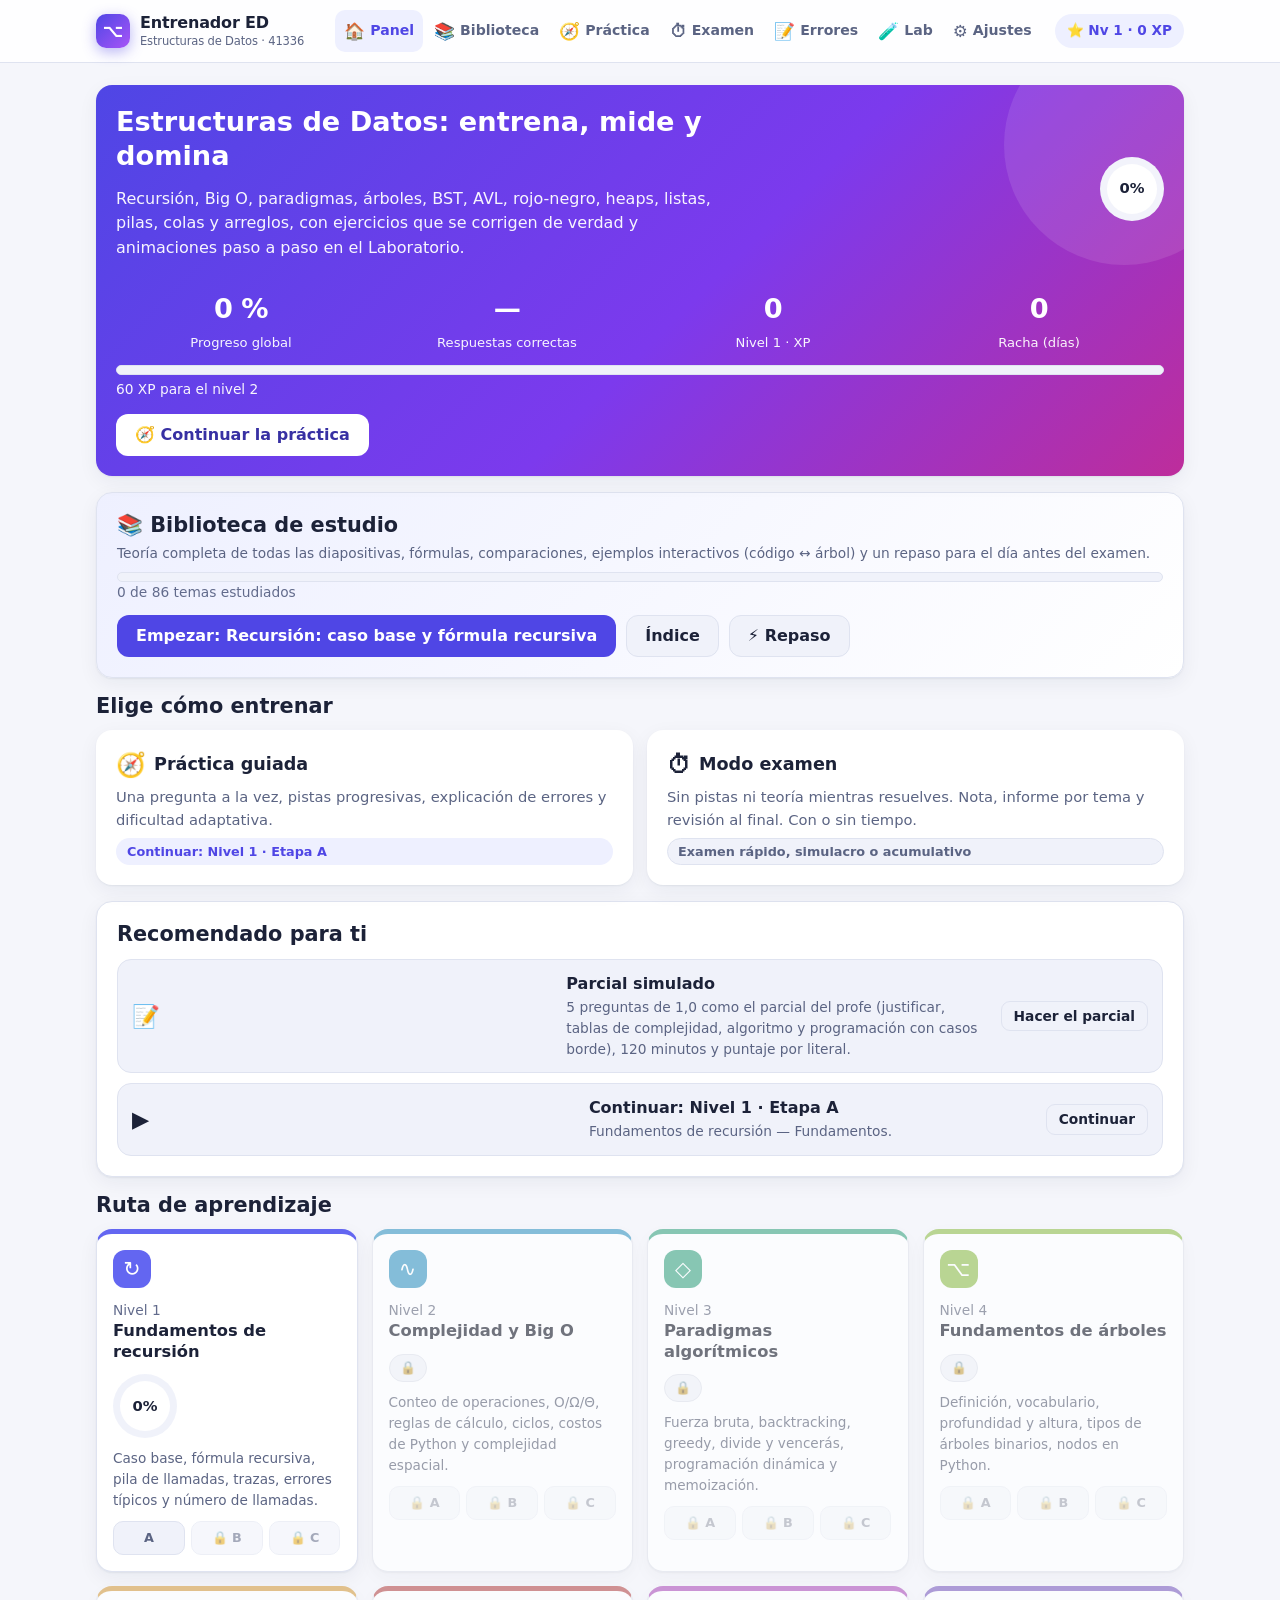
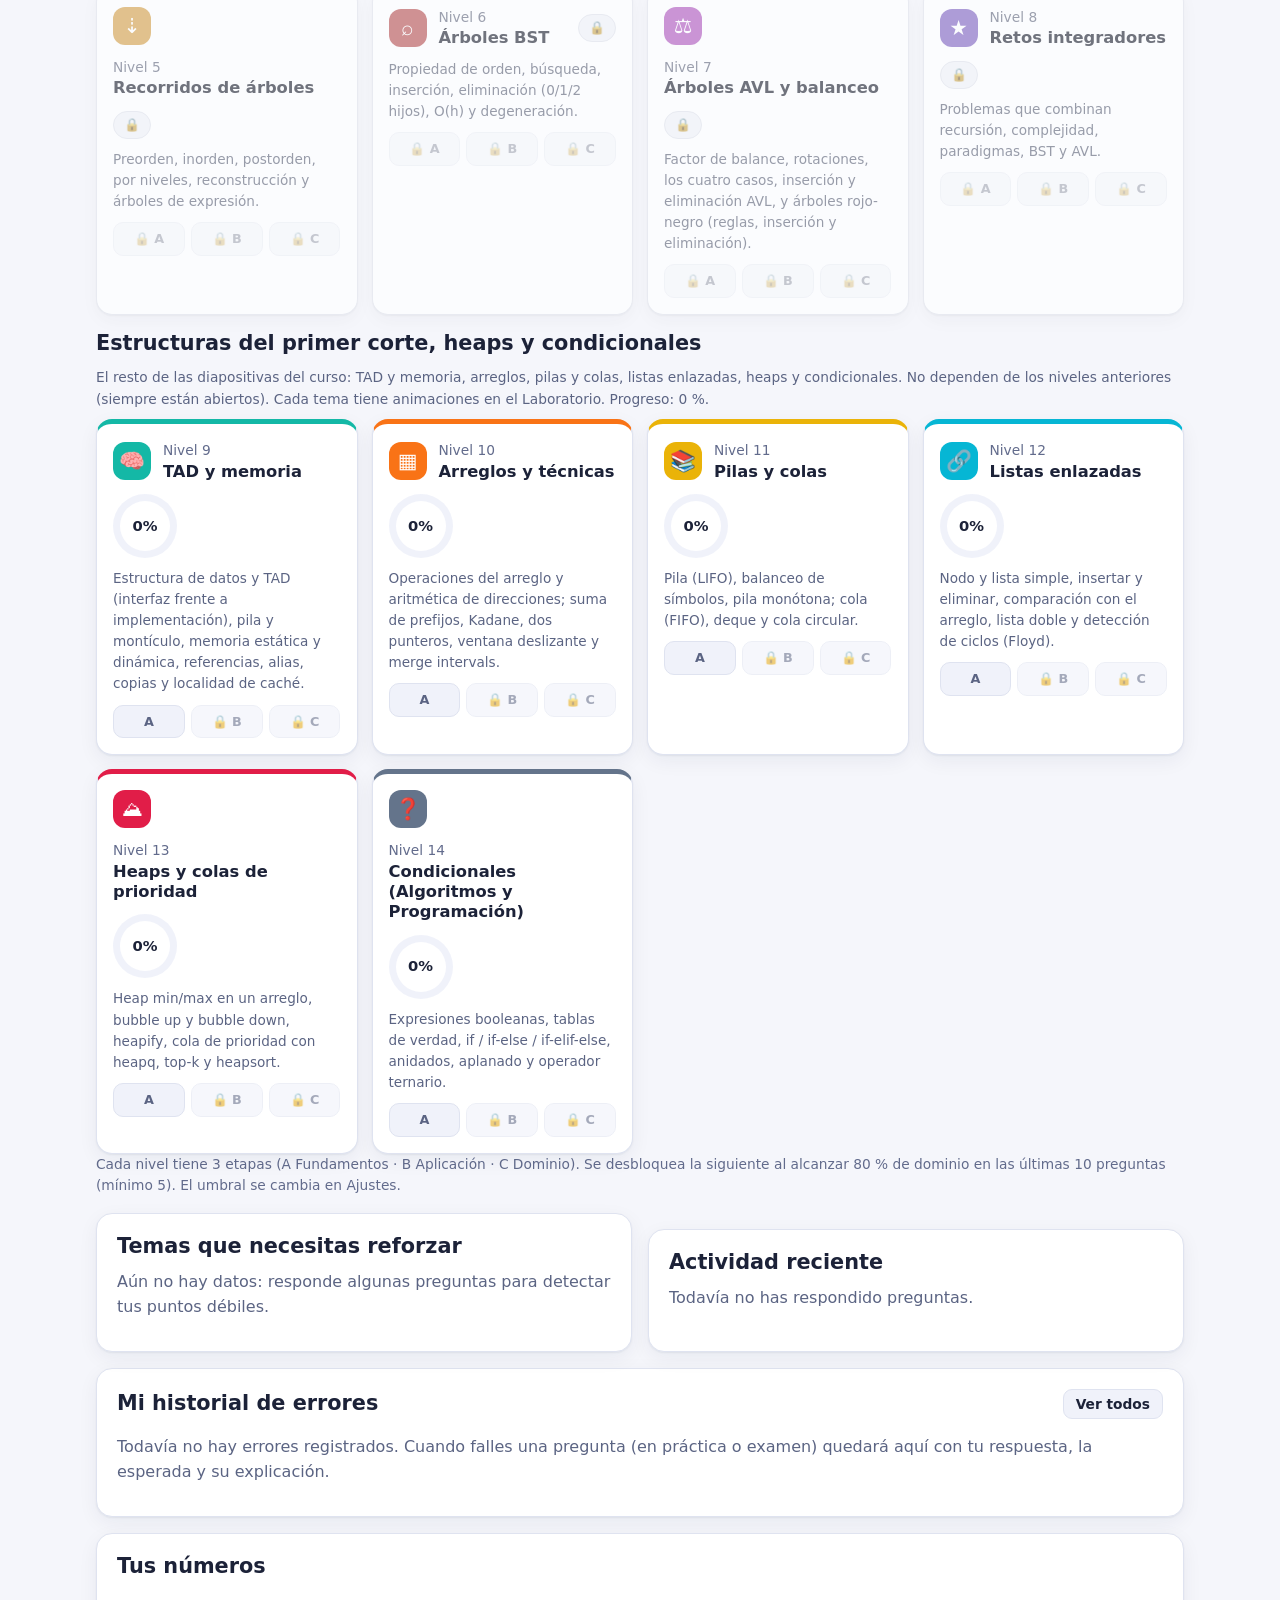
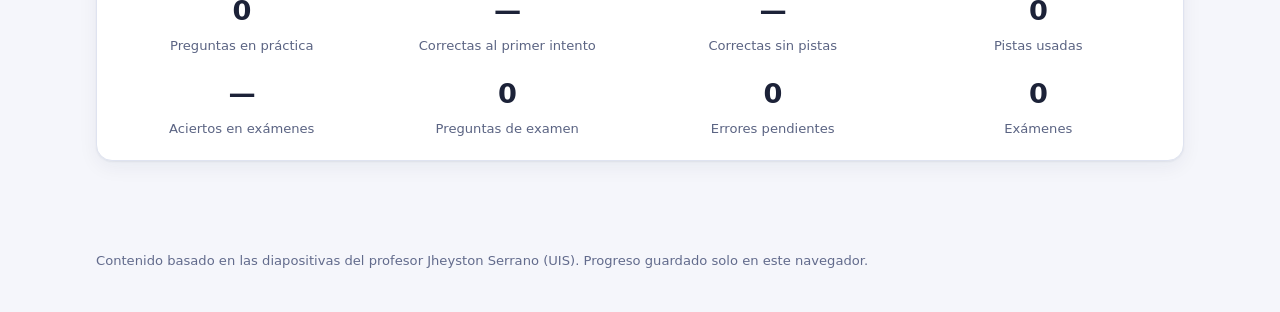
==== commit b3c43dc4: "Mejora de diseño y accesibilidad: contraste, botones táctiles de 44 px, panel compacto y pestañas de" ====
--- a/index.html
+++ b/index.html
@@ -7,7 +7,7 @@
 <meta name="description" content="Entrenador interactivo de recursión, complejidad, paradigmas, árboles, BST y AVL (UIS 41336).">
 <meta name="theme-color" content="#4f46e5">
 <link rel="icon" href="data:image/svg+xml,%3Csvg xmlns='http://www.w3.org/2000/svg' viewBox='0 0 64 64'%3E%3Crect width='64' height='64' rx='14' fill='%234f46e5'/%3E%3Ccircle cx='32' cy='16' r='7' fill='white'/%3E%3Ccircle cx='16' cy='46' r='7' fill='white'/%3E%3Ccircle cx='48' cy='46' r='7' fill='white'/%3E%3Cpath d='M28 22 19 40M36 22l9 18' stroke='white' stroke-width='3'/%3E%3C/svg%3E">
-<link rel="stylesheet" href="css/estilos.css?v=20261027">
+<link rel="stylesheet" href="css/estilos.css?v=20261028">
 <noscript><p style="padding:20px;font:16px sans-serif">Esta aplicación necesita JavaScript habilitado.</p></noscript>
 </head>
 <body>
@@ -25,78 +25,78 @@
 <div class="pie">Contenido basado en las diapositivas del profesor Jheyston Serrano (UIS). Progreso guardado solo en este navegador.</div>
 <div class="toast-c" id="toasts" aria-live="polite"></div>
 
-<script src="js/util.js?v=20261027"></script>
-<script src="js/pyparse.js?v=20261027"></script>
-<script src="js/pyinterp.js?v=20261027"></script>
-<script src="js/pybuiltins.js?v=20261027"></script>
-<script src="js/pyapi.js?v=20261027"></script>
-<script src="js/arboles.js?v=20261027"></script>
-<script src="js/escena.js?v=20261027"></script>
-<script src="js/sim_lista.js?v=20261027"></script>
-<script src="js/sim_pila_cola.js?v=20261027"></script>
-<script src="js/sim_arreglo.js?v=20261027"></script>
-<script src="js/sim_heap.js?v=20261027"></script>
-<script src="js/sim_rn.js?v=20261027"></script>
-<script src="js/sim_memoria.js?v=20261027"></script>
-<script src="js/traza.js?v=20261027"></script>
-<script src="js/ejemplos_codigo.js?v=20261027"></script>
-<script src="js/temario.js?v=20261027"></script>
-<script src="js/temario_ext.js?v=20261027"></script>
-<script src="js/editor.js?v=20261027"></script>
-<script src="js/codigo_arbol.js?v=20261027"></script>
-<script src="js/tipos.js?v=20261027"></script>
-<script src="js/tipos2.js?v=20261027"></script>
-<script src="js/tipos3.js?v=20261027"></script>
-<script src="js/taller.js?v=20261027"></script>
-<script src="js/banco.js?v=20261027"></script>
-<script src="js/banco_n1.js?v=20261027"></script>
-<script src="js/banco_n2.js?v=20261027"></script>
-<script src="js/banco_n3.js?v=20261027"></script>
-<script src="js/banco_n4.js?v=20261027"></script>
-<script src="js/banco_n5.js?v=20261027"></script>
-<script src="js/banco_n6.js?v=20261027"></script>
-<script src="js/banco_n7.js?v=20261027"></script>
-<script src="js/banco_n8.js?v=20261027"></script>
-<script src="js/banco_taller.js?v=20261027"></script>
-<script src="js/banco_pq.js?v=20261027"></script>
-<script src="js/banco_pq_cplx.js?v=20261027"></script>
-<script src="js/banco_pq_tabla.js?v=20261027"></script>
-<script src="js/banco_pq_alg.js?v=20261027"></script>
-<script src="js/banco_pq_prog.js?v=20261027"></script>
-<script src="js/banco_biblioteca.js?v=20261027"></script>
-<script src="js/banco_ext.js?v=20261027"></script>
-<script src="js/banco_ext2.js?v=20261027"></script>
-<script src="js/banco_ext3.js?v=20261027"></script>
-<script src="js/banco_retiro.js?v=20261027"></script>
-<script src="js/motor.js?v=20261027"></script>
-<script src="js/biblioteca.js?v=20261027"></script>
-<script src="js/teoria_rec.js?v=20261027"></script>
-<script src="js/teoria_cx1.js?v=20261027"></script>
-<script src="js/teoria_cx2.js?v=20261027"></script>
-<script src="js/teoria_pd.js?v=20261027"></script>
-<script src="js/teoria_ar.js?v=20261027"></script>
-<script src="js/teoria_tv.js?v=20261027"></script>
-<script src="js/teoria_bs.js?v=20261027"></script>
-<script src="js/teoria_av.js?v=20261027"></script>
-<script src="js/teoria_rn.js?v=20261027"></script>
-<script src="js/teoria_hp.js?v=20261027"></script>
-<script src="js/teoria_td.js?v=20261027"></script>
-<script src="js/teoria_ay.js?v=20261027"></script>
-<script src="js/teoria_pc.js?v=20261027"></script>
-<script src="js/teoria_le.js?v=20261027"></script>
-<script src="js/teoria_cd.js?v=20261027"></script>
-<script src="js/teoria_ad.js?v=20261027"></script>
-<script src="js/teoria_formulas.js?v=20261027"></script>
-<script src="js/teoria_tablas.js?v=20261027"></script>
-<script src="js/teoria_repaso.js?v=20261027"></script>
-<script src="js/teoria_extra.js?v=20261027"></script>
-<script src="js/vistas_comunes.js?v=20261027"></script>
-<script src="js/vistas_panel.js?v=20261027"></script>
-<script src="js/vistas_practica.js?v=20261027"></script>
-<script src="js/vistas_examen.js?v=20261027"></script>
-<script src="js/vistas_otras.js?v=20261027"></script>
-<script src="js/vistas_estructuras.js?v=20261027"></script>
-<script src="js/vistas_biblioteca.js?v=20261027"></script>
-<script src="js/app.js?v=20261027"></script>
+<script src="js/util.js?v=20261028"></script>
+<script src="js/pyparse.js?v=20261028"></script>
+<script src="js/pyinterp.js?v=20261028"></script>
+<script src="js/pybuiltins.js?v=20261028"></script>
+<script src="js/pyapi.js?v=20261028"></script>
+<script src="js/arboles.js?v=20261028"></script>
+<script src="js/escena.js?v=20261028"></script>
+<script src="js/sim_lista.js?v=20261028"></script>
+<script src="js/sim_pila_cola.js?v=20261028"></script>
+<script src="js/sim_arreglo.js?v=20261028"></script>
+<script src="js/sim_heap.js?v=20261028"></script>
+<script src="js/sim_rn.js?v=20261028"></script>
+<script src="js/sim_memoria.js?v=20261028"></script>
+<script src="js/traza.js?v=20261028"></script>
+<script src="js/ejemplos_codigo.js?v=20261028"></script>
+<script src="js/temario.js?v=20261028"></script>
+<script src="js/temario_ext.js?v=20261028"></script>
+<script src="js/editor.js?v=20261028"></script>
+<script src="js/codigo_arbol.js?v=20261028"></script>
+<script src="js/tipos.js?v=20261028"></script>
+<script src="js/tipos2.js?v=20261028"></script>
+<script src="js/tipos3.js?v=20261028"></script>
+<script src="js/taller.js?v=20261028"></script>
+<script src="js/banco.js?v=20261028"></script>
+<script src="js/banco_n1.js?v=20261028"></script>
+<script src="js/banco_n2.js?v=20261028"></script>
+<script src="js/banco_n3.js?v=20261028"></script>
+<script src="js/banco_n4.js?v=20261028"></script>
+<script src="js/banco_n5.js?v=20261028"></script>
+<script src="js/banco_n6.js?v=20261028"></script>
+<script src="js/banco_n7.js?v=20261028"></script>
+<script src="js/banco_n8.js?v=20261028"></script>
+<script src="js/banco_taller.js?v=20261028"></script>
+<script src="js/banco_pq.js?v=20261028"></script>
+<script src="js/banco_pq_cplx.js?v=20261028"></script>
+<script src="js/banco_pq_tabla.js?v=20261028"></script>
+<script src="js/banco_pq_alg.js?v=20261028"></script>
+<script src="js/banco_pq_prog.js?v=20261028"></script>
+<script src="js/banco_biblioteca.js?v=20261028"></script>
+<script src="js/banco_ext.js?v=20261028"></script>
+<script src="js/banco_ext2.js?v=20261028"></script>
+<script src="js/banco_ext3.js?v=20261028"></script>
+<script src="js/banco_retiro.js?v=20261028"></script>
+<script src="js/motor.js?v=20261028"></script>
+<script src="js/biblioteca.js?v=20261028"></script>
+<script src="js/teoria_rec.js?v=20261028"></script>
+<script src="js/teoria_cx1.js?v=20261028"></script>
+<script src="js/teoria_cx2.js?v=20261028"></script>
+<script src="js/teoria_pd.js?v=20261028"></script>
+<script src="js/teoria_ar.js?v=20261028"></script>
+<script src="js/teoria_tv.js?v=20261028"></script>
+<script src="js/teoria_bs.js?v=20261028"></script>
+<script src="js/teoria_av.js?v=20261028"></script>
+<script src="js/teoria_rn.js?v=20261028"></script>
+<script src="js/teoria_hp.js?v=20261028"></script>
+<script src="js/teoria_td.js?v=20261028"></script>
+<script src="js/teoria_ay.js?v=20261028"></script>
+<script src="js/teoria_pc.js?v=20261028"></script>
+<script src="js/teoria_le.js?v=20261028"></script>
+<script src="js/teoria_cd.js?v=20261028"></script>
+<script src="js/teoria_ad.js?v=20261028"></script>
+<script src="js/teoria_formulas.js?v=20261028"></script>
+<script src="js/teoria_tablas.js?v=20261028"></script>
+<script src="js/teoria_repaso.js?v=20261028"></script>
+<script src="js/teoria_extra.js?v=20261028"></script>
+<script src="js/vistas_comunes.js?v=20261028"></script>
+<script src="js/vistas_panel.js?v=20261028"></script>
+<script src="js/vistas_practica.js?v=20261028"></script>
+<script src="js/vistas_examen.js?v=20261028"></script>
+<script src="js/vistas_otras.js?v=20261028"></script>
+<script src="js/vistas_estructuras.js?v=20261028"></script>
+<script src="js/vistas_biblioteca.js?v=20261028"></script>
+<script src="js/app.js?v=20261028"></script>
 </body>
 </html>
--- a/css/estilos.css
+++ b/css/estilos.css
@@ -1,24 +1,24 @@
 /* estilos.css — Entrenador de Estructuras de Datos */
 :root {
-  --bg: #f5f6fb; --superficie: #ffffff; --superficie2: #f0f2fa; --borde: #dfe3f0; --texto: #1c2238; --suave: #5b6483; --tenue: #8a93b2;
-  --acento: #4f46e5; --acento2: #6366f1; --acento-bg: #eef0ff; --ok: #0f9d6b; --ok-bg: #e5f8f0; --mal: #d6335a; --mal-bg: #fdecf1; --aviso: #c27803; --aviso-bg: #fff6e0; --info: #2563eb; --info-bg: #e8f0ff;
+  --bg: #f5f6fb; --superficie: #ffffff; --superficie2: #f0f2fa; --borde: #dfe3f0; --texto: #1c2238; --suave: #5b6483; --tenue: #626b8c;
+  --acento: #4f46e5; --acento2: #6366f1; --acento-bg: #eef0ff; --sobre-acento: #ffffff; --ok: #0a7350; --ok-bg: #e5f8f0; --mal: #b81d44; --mal-bg: #fdecf1; --aviso: #8a5300; --aviso-bg: #fff6e0; --info: #1d4ed8; --info-bg: #e8f0ff;
   --sombra: 0 1px 2px rgba(25, 32, 70, .06), 0 6px 20px rgba(25, 32, 70, .06); --radio: 16px;
-  --code-bg: #f6f7fc; --code-fg: #232a4a; --tk-k: #7c3aed; --tk-s: #0f8f5f; --tk-n: #c2410c; --tk-c: #8a93b2; --tk-f: #2563eb; --tk-b: #0e7490;
+  --code-bg: #f6f7fc; --code-fg: #232a4a; --tk-k: #7c3aed; --tk-s: #0f8f5f; --tk-n: #c2410c; --tk-c: #626b8c; --tk-f: #2563eb; --tk-b: #0e7490;
   --arista: #9aa3c7; --nodo-bg: #ffffff; --nodo-borde: #5b65c9;
   --mono: ui-monospace, "Cascadia Code", "Cascadia Mono", Consolas, "SF Mono", Menlo, monospace;
   --sans: "Inter", system-ui, -apple-system, "Segoe UI", Roboto, "Helvetica Neue", Arial, sans-serif;
 }
 :root[data-tema="oscuro"] {
-  --bg: #0f1224; --superficie: #171b33; --superficie2: #1e2342; --borde: #2c3260; --texto: #e8ebfa; --suave: #a4acd0; --tenue: #7b84ad;
-  --acento: #8b93ff; --acento2: #a5abff; --acento-bg: #232a58; --ok: #34d399; --ok-bg: #12332b; --mal: #fb7185; --mal-bg: #3a1a28; --aviso: #fbbf24; --aviso-bg: #3a2f12; --info: #7aa7ff; --info-bg: #1b2b52;
-  --sombra: 0 1px 2px rgba(0, 0, 0, .4), 0 8px 24px rgba(0, 0, 0, .35); --code-bg: #12162d; --code-fg: #dfe3ff; --tk-k: #c4a1ff; --tk-s: #6ee7b7; --tk-n: #fdba74; --tk-c: #6b739c; --tk-f: #93c5fd; --tk-b: #67e8f9;
+  --bg: #0f1224; --superficie: #171b33; --superficie2: #1e2342; --borde: #2c3260; --texto: #e8ebfa; --suave: #a4acd0; --tenue: #9099c2;
+  --acento: #8b93ff; --acento2: #a5abff; --acento-bg: #232a58; --sobre-acento: #0f1224; --ok: #34d399; --ok-bg: #12332b; --mal: #fb7185; --mal-bg: #3a1a28; --aviso: #fbbf24; --aviso-bg: #3a2f12; --info: #7aa7ff; --info-bg: #1b2b52;
+  --sombra: 0 1px 2px rgba(0, 0, 0, .4), 0 8px 24px rgba(0, 0, 0, .35); --code-bg: #12162d; --code-fg: #dfe3ff; --tk-k: #c4a1ff; --tk-s: #6ee7b7; --tk-n: #fdba74; --tk-c: #8e97c2; --tk-f: #93c5fd; --tk-b: #67e8f9;
   --arista: #5b65a8; --nodo-bg: #1e2342; --nodo-borde: #8b93ff;
 }
 @media (prefers-color-scheme: dark) {
   :root[data-tema="auto"] {
-    --bg: #0f1224; --superficie: #171b33; --superficie2: #1e2342; --borde: #2c3260; --texto: #e8ebfa; --suave: #a4acd0; --tenue: #7b84ad;
-    --acento: #8b93ff; --acento2: #a5abff; --acento-bg: #232a58; --ok: #34d399; --ok-bg: #12332b; --mal: #fb7185; --mal-bg: #3a1a28; --aviso: #fbbf24; --aviso-bg: #3a2f12; --info: #7aa7ff; --info-bg: #1b2b52;
-    --sombra: 0 1px 2px rgba(0, 0, 0, .4), 0 8px 24px rgba(0, 0, 0, .35); --code-bg: #12162d; --code-fg: #dfe3ff; --tk-k: #c4a1ff; --tk-s: #6ee7b7; --tk-n: #fdba74; --tk-c: #6b739c; --tk-f: #93c5fd; --tk-b: #67e8f9;
+    --bg: #0f1224; --superficie: #171b33; --superficie2: #1e2342; --borde: #2c3260; --texto: #e8ebfa; --suave: #a4acd0; --tenue: #9099c2;
+    --acento: #8b93ff; --acento2: #a5abff; --acento-bg: #232a58; --sobre-acento: #0f1224; --ok: #34d399; --ok-bg: #12332b; --mal: #fb7185; --mal-bg: #3a1a28; --aviso: #fbbf24; --aviso-bg: #3a2f12; --info: #7aa7ff; --info-bg: #1b2b52;
+    --sombra: 0 1px 2px rgba(0, 0, 0, .4), 0 8px 24px rgba(0, 0, 0, .35); --code-bg: #12162d; --code-fg: #dfe3ff; --tk-k: #c4a1ff; --tk-s: #6ee7b7; --tk-n: #fdba74; --tk-c: #8e97c2; --tk-f: #93c5fd; --tk-b: #67e8f9;
     --arista: #5b65a8; --nodo-bg: #1e2342; --nodo-borde: #8b93ff;
   }
 }
@@ -62,19 +62,19 @@
 .espacio { margin-top: 16px; }
 
 /* ---------- botones ---------- */
-.btn { appearance: none; border: 1px solid transparent; background: var(--acento); color: #fff; padding: 10px 18px; border-radius: 12px; font-weight: 700; cursor: pointer; display: inline-flex; align-items: center; justify-content: center; gap: 8px; text-decoration: none; transition: transform .08s, filter .15s, background .15s; line-height: 1.2; }
+.btn { appearance: none; border: 1px solid transparent; background: var(--acento); color: var(--sobre-acento); padding: 10px 18px; border-radius: 12px; font-weight: 700; cursor: pointer; display: inline-flex; align-items: center; justify-content: center; gap: 8px; text-decoration: none; transition: transform .08s, filter .15s, background .15s; line-height: 1.2; }
 .btn:hover { filter: brightness(1.08); } .btn:active { transform: translateY(1px); }
 .btn:disabled, .btn[aria-disabled="true"] { opacity: .45; cursor: not-allowed; filter: none; }
 .btn.sec { background: var(--superficie2); color: var(--texto); border-color: var(--borde); }
 .btn.sec:hover { background: var(--acento-bg); }
 .btn.fantasma { background: transparent; color: var(--suave); }
 .btn.fantasma:hover { background: var(--superficie2); color: var(--texto); }
-.btn.ok { background: var(--ok); } .btn.mal { background: var(--mal); }
+.btn.ok { background: var(--ok); color: var(--sobre-acento); } .btn.mal { background: var(--mal); color: var(--sobre-acento); }   /* .mal { color } (más abajo) dejaba este botón con el texto del color del fondo */
 .btn.grande { padding: 14px 24px; font-size: 1.05rem; border-radius: 14px; }
 .btn.peq { padding: 6px 12px; font-size: .86rem; border-radius: 9px; }
 .mini { appearance: none; border: 1px solid var(--borde); background: var(--superficie2); color: var(--texto); padding: 3px 10px; border-radius: 8px; cursor: pointer; font-weight: 700; }
 .mini:disabled { opacity: .4; cursor: default; }
-.chip { display: inline-flex; align-items: center; gap: 5px; padding: 3px 10px; border-radius: 999px; background: var(--superficie2); border: 1px solid var(--borde); font-size: .78rem; font-weight: 600; color: var(--suave); }
+.chip { display: inline-flex; align-items: center; gap: 5px; padding: 3px 10px; border-radius: 999px; background: var(--superficie2); border: 1px solid var(--borde); font-size: .8rem; font-weight: 600; color: var(--suave); }
 .chip.acento { background: var(--acento-bg); border-color: transparent; color: var(--acento); }
 .chip.ok { background: var(--ok-bg); border-color: transparent; color: var(--ok); }
 .chip.mal { background: var(--mal-bg); border-color: transparent; color: var(--mal); }
@@ -94,7 +94,7 @@
 
 /* ---------- panel / niveles ---------- */
 .hero { background: linear-gradient(135deg, #4f46e5 0%, #7c3aed 55%, #db2777 120%); color: #fff; border: 0; position: relative; overflow: hidden; }
-.hero h1 { color: #fff; } .hero p { color: rgba(255, 255, 255, .88); }
+.hero h1 { color: #fff; } .hero p { color: rgba(255, 255, 255, .95); }
 .hero::after { content: ''; position: absolute; right: -60px; top: -60px; width: 240px; height: 240px; border-radius: 50%; background: rgba(255, 255, 255, .1); }
 .modos { display: grid; grid-template-columns: repeat(2, minmax(0, 1fr)); gap: 14px; }
 .modo { display: flex; flex-direction: column; gap: 6px; padding: 18px; border-radius: 16px; text-decoration: none; color: var(--texto); background: var(--superficie); border: 2px solid transparent; box-shadow: var(--sombra); transition: transform .12s, border-color .15s; cursor: pointer; text-align: left; }
@@ -108,7 +108,7 @@
 .nivel h3 { margin: 0; font-size: 1.02rem; } .nivel p { margin: 0; color: var(--suave); font-size: .85rem; }
 .nivel .ic { width: 38px; height: 38px; border-radius: 12px; display: grid; place-items: center; font-size: 1.3rem; color: #fff; background: var(--nc); flex: none; }
 .etapas { display: flex; gap: 6px; }
-.etp { flex: 1; text-align: center; padding: 6px 4px; border-radius: 10px; font-size: .76rem; font-weight: 700; border: 1px solid var(--borde); background: var(--superficie2); color: var(--suave); }
+.etp { flex: 1; text-align: center; padding: 6px 4px; border-radius: 10px; font-size: .8rem; font-weight: 700; border: 1px solid var(--borde); background: var(--superficie2); color: var(--suave); }
 .etp.ok { background: var(--ok-bg); color: var(--ok); border-color: transparent; }
 .etp.curso { background: var(--acento-bg); color: var(--acento); border-color: transparent; }
 .etp.bloq { opacity: .55; }
@@ -118,7 +118,7 @@
 .rec.aviso { background: var(--aviso-bg); border-color: transparent; } .rec.mal { background: var(--mal-bg); border-color: transparent; }
 .tabs { display: flex; gap: 6px; flex-wrap: wrap; margin-bottom: 16px; }
 .tab { padding: 8px 14px; border-radius: 10px; border: 1px solid var(--borde); background: var(--superficie); cursor: pointer; font-weight: 600; color: var(--suave); text-decoration: none; }
-.tab.act { background: var(--acento); color: #fff; border-color: transparent; }
+.tab.act { background: var(--acento); color: var(--sobre-acento); border-color: transparent; }
 
 /* ---------- pregunta ---------- */
 .q-cab { display: flex; gap: 8px; flex-wrap: wrap; align-items: center; margin-bottom: 12px; }
@@ -128,7 +128,7 @@
 .pregunta { margin-top: 10px; font-weight: 600; }
 .ayuda-formato { color: var(--suave); font-size: .85rem; margin: 6px 0 10px; }
 .bloque-cod, .arbol-caja { margin: 12px 0; }
-.cod-titulo { font-size: .78rem; font-weight: 700; color: var(--suave); text-transform: uppercase; letter-spacing: .05em; margin-bottom: 4px; }
+.cod-titulo { font-size: .8rem; font-weight: 700; color: var(--suave); text-transform: uppercase; letter-spacing: .05em; margin-bottom: 4px; }
 pre.code { margin: 0; padding: 12px 14px; background: var(--code-bg); color: var(--code-fg); border: 1px solid var(--borde); border-radius: 12px; overflow: auto; font: 13.5px/1.55 var(--mono); tab-size: 4; }
 pre.code.small { font-size: 12.5px; }
 .tk-k { color: var(--tk-k); font-weight: 600; } .tk-s { color: var(--tk-s); } .tk-n { color: var(--tk-n); } .tk-c { color: var(--tk-c); font-style: italic; } .tk-f { color: var(--tk-f); font-weight: 600; } .tk-b { color: var(--tk-b); }
@@ -276,7 +276,7 @@
 .taller { display: grid; gap: 10px; }
 .taller-ops, .taller-fases { display: flex; gap: 6px; flex-wrap: wrap; align-items: center; }
 .fase-chip { width: 26px; height: 26px; border-radius: 50%; display: grid; place-items: center; font: 700 .78rem var(--sans); background: var(--superficie2); color: var(--suave); border: 1.5px solid var(--borde); }
-.fase-chip.hecha { background: var(--ok-bg); color: var(--ok); border-color: var(--ok); } .fase-chip.actual { background: var(--acento); color: #fff; border-color: var(--acento); }
+.fase-chip.hecha { background: var(--ok-bg); color: var(--ok); border-color: var(--ok); } .fase-chip.actual { background: var(--acento); color: var(--sobre-acento); border-color: var(--acento); }
 .taller-instr { padding: 10px 14px; border-radius: 12px; background: var(--acento-bg); }
 .taller-instr .peq { margin-bottom: 2px; }
 .taller-caja { padding: 6px; margin: 0; }
@@ -373,7 +373,7 @@
 .bib-area { border-top: 1px solid var(--borde); padding: 4px 0; }
 .bib-area > summary { list-style: none; cursor: pointer; display: flex; gap: 8px; align-items: center; padding: 6px 4px; font-weight: 700; } .bib-area > summary::-webkit-details-marker { display: none; }
 .bib-ico { display: inline-grid; place-items: center; width: 26px; height: 26px; border-radius: 8px; background: var(--ac, var(--acento)); color: #fff; font-size: .9rem; flex: none; } .bib-ico.gde { width: 40px; height: 40px; border-radius: 12px; font-size: 1.2rem; }
-.bib-area-t { flex: 1; line-height: 1.2; } .bib-area-n { font-size: .74rem; color: var(--tenue); font-weight: 600; }
+.bib-area-t { flex: 1; line-height: 1.2; } .bib-area-n { font-size: .8rem; color: var(--tenue); font-weight: 600; }
 .bib-t { display: flex; gap: 8px; padding: 4px 6px 4px 8px; border-radius: 8px; text-decoration: none; color: var(--suave); line-height: 1.3; } .bib-t:hover { background: var(--superficie2); color: var(--texto); }
 .bib-t.act { background: var(--acento-bg); color: var(--acento); font-weight: 700; } .bib-t.est .bib-marca { color: var(--ok); font-weight: 800; } .bib-t.fav:not(.est) .bib-marca { color: var(--aviso); }
 .bib-marca { width: 14px; flex: none; text-align: center; color: var(--tenue); }
@@ -381,17 +381,17 @@
 .bib-cab { border-top: 6px solid var(--ac, var(--acento)); }
 .bib-partes { display: flex; flex-wrap: wrap; gap: 6px; margin-top: 12px; }
 .bib-pl { display: inline-flex; gap: 6px; align-items: center; padding: 4px 10px 4px 5px; border-radius: 999px; border: 1px solid var(--borde); background: var(--superficie2); font-size: .8rem; font-weight: 600; text-decoration: none; color: var(--suave); } .bib-pl:hover { background: var(--acento-bg); color: var(--acento); }
-.bib-pl b { display: inline-grid; place-items: center; width: 20px; height: 20px; border-radius: 50%; background: var(--acento); color: #fff; font-size: .72rem; }
+.bib-pl b { display: inline-grid; place-items: center; width: 20px; height: 20px; border-radius: 50%; background: var(--acento); color: var(--sobre-acento); font-size: .72rem; }
 .bib-parte { margin-top: 18px; padding: 18px 20px; border-radius: 16px; background: var(--superficie); border: 1px solid var(--borde); box-shadow: var(--sombra); scroll-margin-top: 80px; }
 .bib-parte > h2 { display: flex; gap: 10px; align-items: center; font-size: 1.15rem; margin-bottom: .7em; padding-bottom: .5em; border-bottom: 1px solid var(--borde); }
-.bib-num { display: inline-grid; place-items: center; width: 28px; height: 28px; border-radius: 9px; background: var(--acento); color: #fff; font-size: .9rem; flex: none; } .bib-ic { margin-left: auto; opacity: .75; }
+.bib-num { display: inline-grid; place-items: center; width: 28px; height: 28px; border-radius: 9px; background: var(--acento); color: var(--sobre-acento); font-size: .9rem; flex: none; } .bib-ic { margin-left: auto; opacity: .75; }
 .p-resumen { background: var(--acento-bg); border-color: transparent; } .p-definicion { border-left: 5px solid var(--acento); }
 .bib-txt > :last-child { margin-bottom: 0; } .bib-txt ul, .bib-txt ol { margin: .3em 0 .8em; padding-left: 1.3em; } .bib-txt li { margin: .25em 0; }
 .bib-txt .tabla-md table { font-size: .92rem; }
 .bib-enl { font-weight: 600; } .bib-txt code, .bib-fo code, .bib-rep code { overflow-wrap: anywhere; }
 .bib-comp, .bib-ojo { margin: .8em 0; padding: 10px 14px; border-radius: 12px; }
 .bib-comp { background: var(--aviso-bg); border: 1px dashed var(--aviso); } .bib-ojo { background: var(--mal-bg); border-left: 4px solid var(--mal); }
-.bib-caja-t { font-size: .74rem; font-weight: 800; letter-spacing: .05em; text-transform: uppercase; margin-bottom: 4px; } .bib-comp .bib-caja-t { color: var(--aviso); } .bib-ojo .bib-caja-t { color: var(--mal); }
+.bib-caja-t { font-size: .78rem; font-weight: 800; letter-spacing: .05em; text-transform: uppercase; margin-bottom: 4px; } .bib-comp .bib-caja-t { color: var(--aviso); } .bib-ojo .bib-caja-t { color: var(--mal); }
 .bib-comp > :last-child, .bib-ojo > :last-child { margin-bottom: 0; }
 .bib-cod { margin: 10px 0; } .bib-cod pre.code { margin: 6px 0; max-height: 520px; overflow: auto; }
 .bib-sal { margin: 8px 0 0; padding: 8px 12px; background: var(--code-bg); border: 1px solid var(--borde); border-radius: 10px; white-space: pre-wrap; font: .86rem/1.5 var(--mono); max-height: 240px; overflow: auto; }
@@ -471,15 +471,60 @@
 .sim-ctl .sim-sep { flex: 1 1 100%; height: 0; } .sim-grupo { display: flex; flex-wrap: wrap; gap: 8px; align-items: center; padding: 6px 10px; border: 1px dashed var(--borde); border-radius: 12px; }
 .sim-grupo > b { font-size: .8rem; color: var(--suave); }
 .sim-estado { font: 600 .9rem var(--mono); padding: 6px 10px; background: var(--superficie2); border-radius: 10px; border: 1px solid var(--borde); overflow-x: auto; white-space: pre; }
-.sim-cx { display: inline-block; padding: 2px 9px; border-radius: 999px; background: var(--aviso-bg); color: var(--aviso); font: 700 .8rem var(--mono); }
-.esc-nulo { fill: none; stroke: var(--nodo-borde); stroke-width: 1.6; }
+.sim-cx { display: inline-block; padding: 2px 9px; border-radius: 999px; background: var(--aviso-bg); color: var(--aviso); font: 700 .8rem var(--mono); }
+.esc-nulo { fill: none; stroke: var(--nodo-borde); stroke-width: 1.6; }
 
 /* la página no se mueve al avanzar los pasos: alturas fijas y desplazamiento solo dentro del panel de código */
 .cdarb, .rep, .cdarb *, .rep * { overflow-anchor: none; }
 .cdarb-vars { min-height: 120px; max-height: 300px; overflow-y: auto; }
 .rep-msg { height: 6.4em; overflow-y: auto; }
 .rep-cod { height: 250px; overflow: auto; max-height: none; }
-.rep-escena { min-height: 120px; }.cdarb-cod { position: relative; }   /* offsetTop de cada línea se mide dentro del panel: el código se desplaza solo, la página no */
+.rep-escena { min-height: 120px; }.cdarb-cod { position: relative; }   /* offsetTop de cada línea se mide dentro del panel: el código se desplaza solo, la página no */
+
+/* ===================== uso en celular y legibilidad (revisión de diseño 2026-10-27) ===================== */
+input[type=range] { height: 28px; cursor: pointer; }
+.check input { width: 22px; height: 22px; margin-top: 1px; }
+@media (max-width: 820px), (pointer: coarse) {
+  /* objetivos táctiles de 44 px */
+  .btn, .btn.peq, .tab, .mini { min-height: 44px; min-width: 44px; }
+  .btn.peq { padding: 8px 14px; }
+  input.celda, input.num { min-height: 40px; }
+  .bib-lista li { min-height: 44px; } .bib-lista a, .bib-ac h3 a { display: inline-flex; align-items: center; min-height: 44px; }
+  .dot { min-width: 40px; height: 40px; }
+  .bib-t { min-height: 44px; align-items: center; padding-block: 8px; }
+  .bib-rapl { min-height: 44px; display: flex; align-items: center; }
+  .bib-pl { min-height: 40px; }
+}
+@media (max-width: 820px) {
+  /* barra inferior: etiquetas legibles y 44 px de ancho mínimo por pestaña */
+  .nav a { min-width: 44px; min-height: 52px; justify-content: center; font-size: .7rem; padding: 4px 3px; }
+  /* pestañas del Laboratorio: una sola fila con desplazamiento horizontal (antes ocupaban 5 filas) */
+  .tabs.tabs-scroll { flex-wrap: nowrap; overflow-x: auto; margin-inline: -12px; padding: 2px 12px 8px; scroll-snap-type: x proximity; scrollbar-width: none; -webkit-overflow-scrolling: touch; -webkit-mask-image: linear-gradient(90deg, transparent 0, #000 12px, #000 calc(100% - 28px), transparent); mask-image: linear-gradient(90deg, transparent 0, #000 12px, #000 calc(100% - 28px), transparent); }
+  .tabs.tabs-scroll::-webkit-scrollbar { display: none; }
+  .tabs.tabs-scroll .tab { flex: none; scroll-snap-align: center; white-space: nowrap; }
+}
+@media (max-width: 560px) {
+  /* el filtro de nivel de Errores medía 422 px (opciones largas) y desbordaba la página */
+  .fila > select, .bigo-lab select, .avl-lab select { width: 100%; min-width: 0; }
+  .bigo-lab, .avl-lab { min-width: 0; max-width: 100%; }   /* lo mismo en las preguntas de complejidad (417 px de ancho) */
+}
+/* panel: botón principal dentro del encabezado y encabezado compacto en el celular (ocupaba ~600 de 812 px) */
+.anillo b { color: var(--texto); }   /* en el panel el anillo heredaba el blanco del encabezado y en modo claro el «0 %» desaparecía sobre el centro blanco */
+.hero-acc { position: relative; z-index: 1; margin-top: 14px; }
+.hero-cta { background: #fff; color: #3730a3; }
+.hero-cta:hover { filter: none; background: #eef0ff; }
+@media (max-width: 560px) {
+  .hero { padding: 16px; }
+  .hero > .fila.sep { flex-wrap: nowrap; align-items: flex-start; gap: 10px; }
+  .hero > .fila.sep > div:first-child { min-width: 0; }
+  .hero h1 { font-size: 1.3rem; margin-bottom: 0; }
+  .hero-desc { display: none; }
+  .hero .anillo { width: 52px; height: 52px; } .hero .anillo::after { inset: 6px; }
+  .hero-stats { grid-template-columns: repeat(4, minmax(0, 1fr)); gap: 4px; margin-top: 12px; }
+  .hero-stats .stat b { font-size: 1.25rem; }
+  .hero-stats .stat span { font-size: .78rem; line-height: 1.25; }
+  .hero-cta { width: 100%; }
+}
 
 /* ---------- quiz a mi medida ---------- */
 .quiz-barra { display: flex; flex-wrap: wrap; gap: 8px; margin-bottom: 10px; }
@@ -496,4 +541,4 @@
 .quiz-tema:has(input:checked) { background: var(--acento-bg); }
 .quiz-tema.bloq { opacity: .55; cursor: default; }
 .quiz-nom { display: flex; flex-direction: column; flex: 1; min-width: 0; }
-.quiz-resumen { margin-top: 10px; padding: 10px 12px; border-radius: 12px; background: var(--acento-bg); }
+.quiz-resumen { margin-top: 10px; padding: 10px 12px; border-radius: 12px; background: var(--acento-bg); }
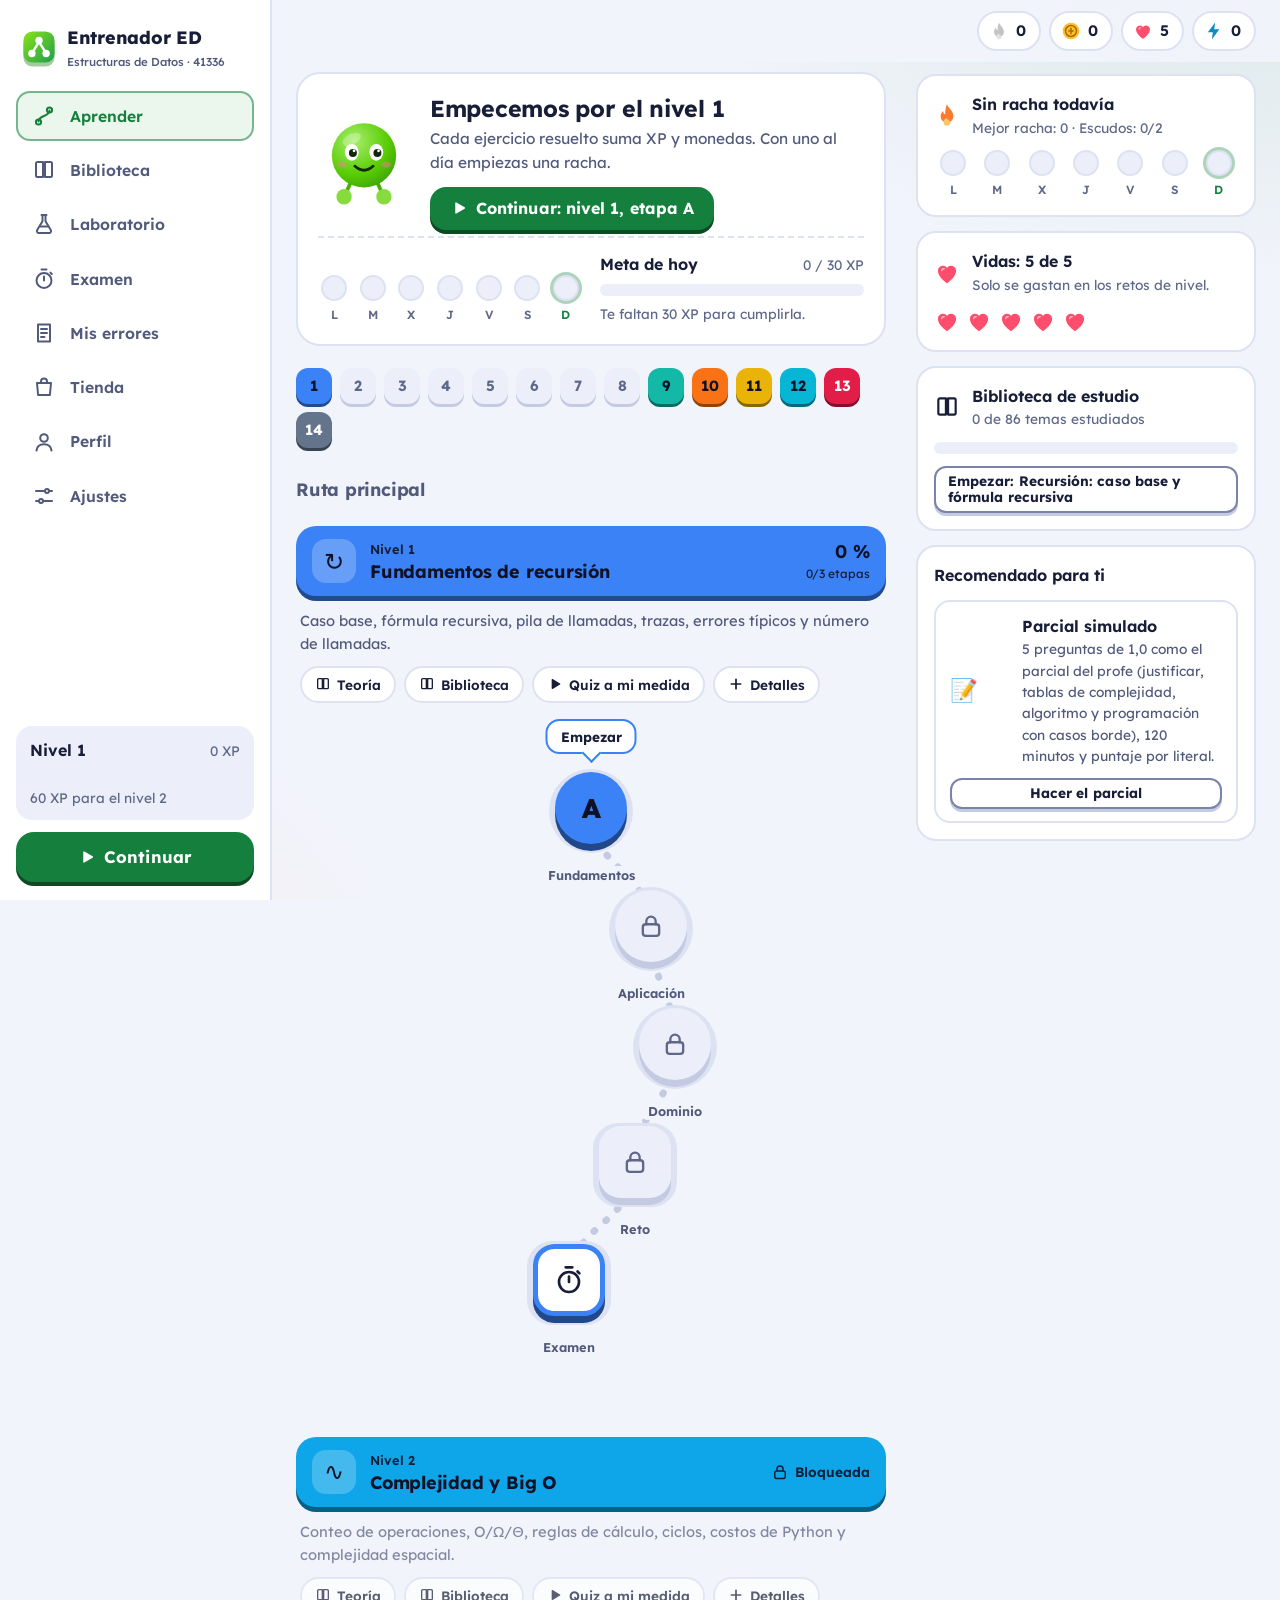
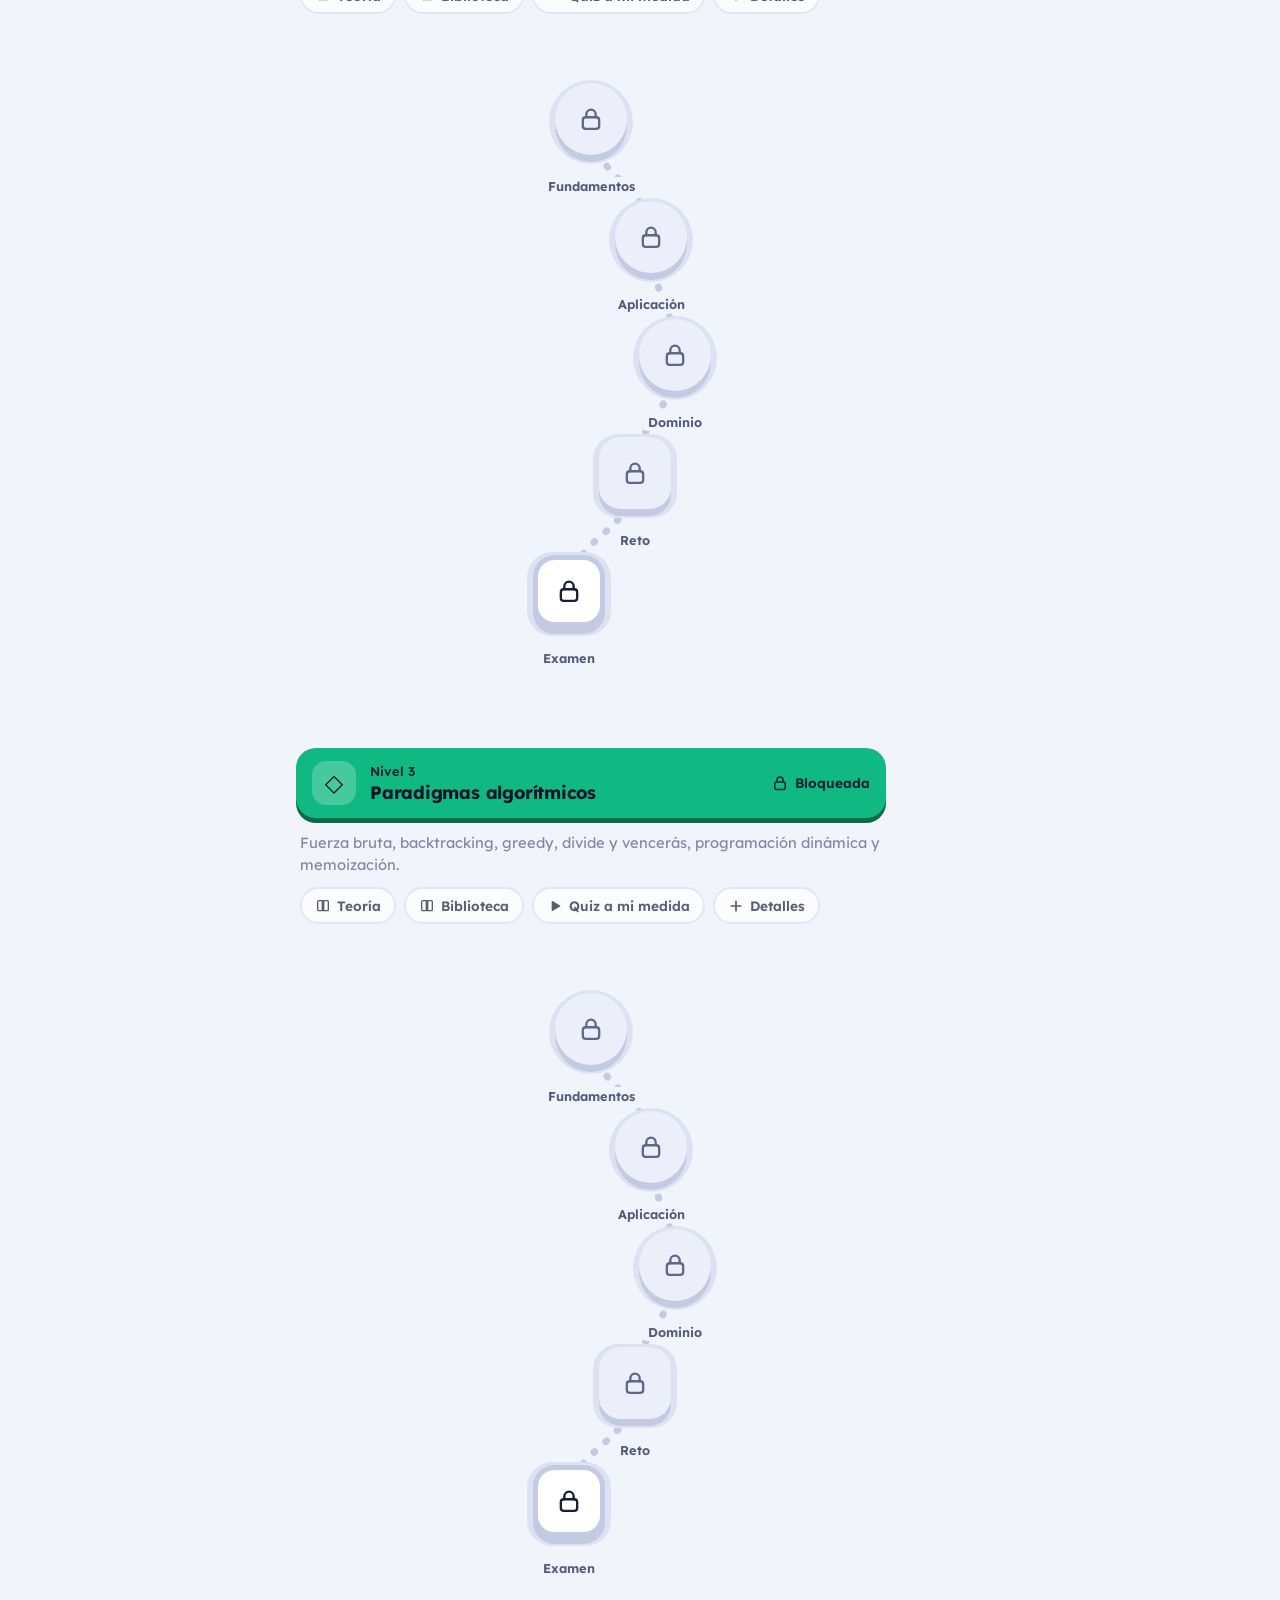
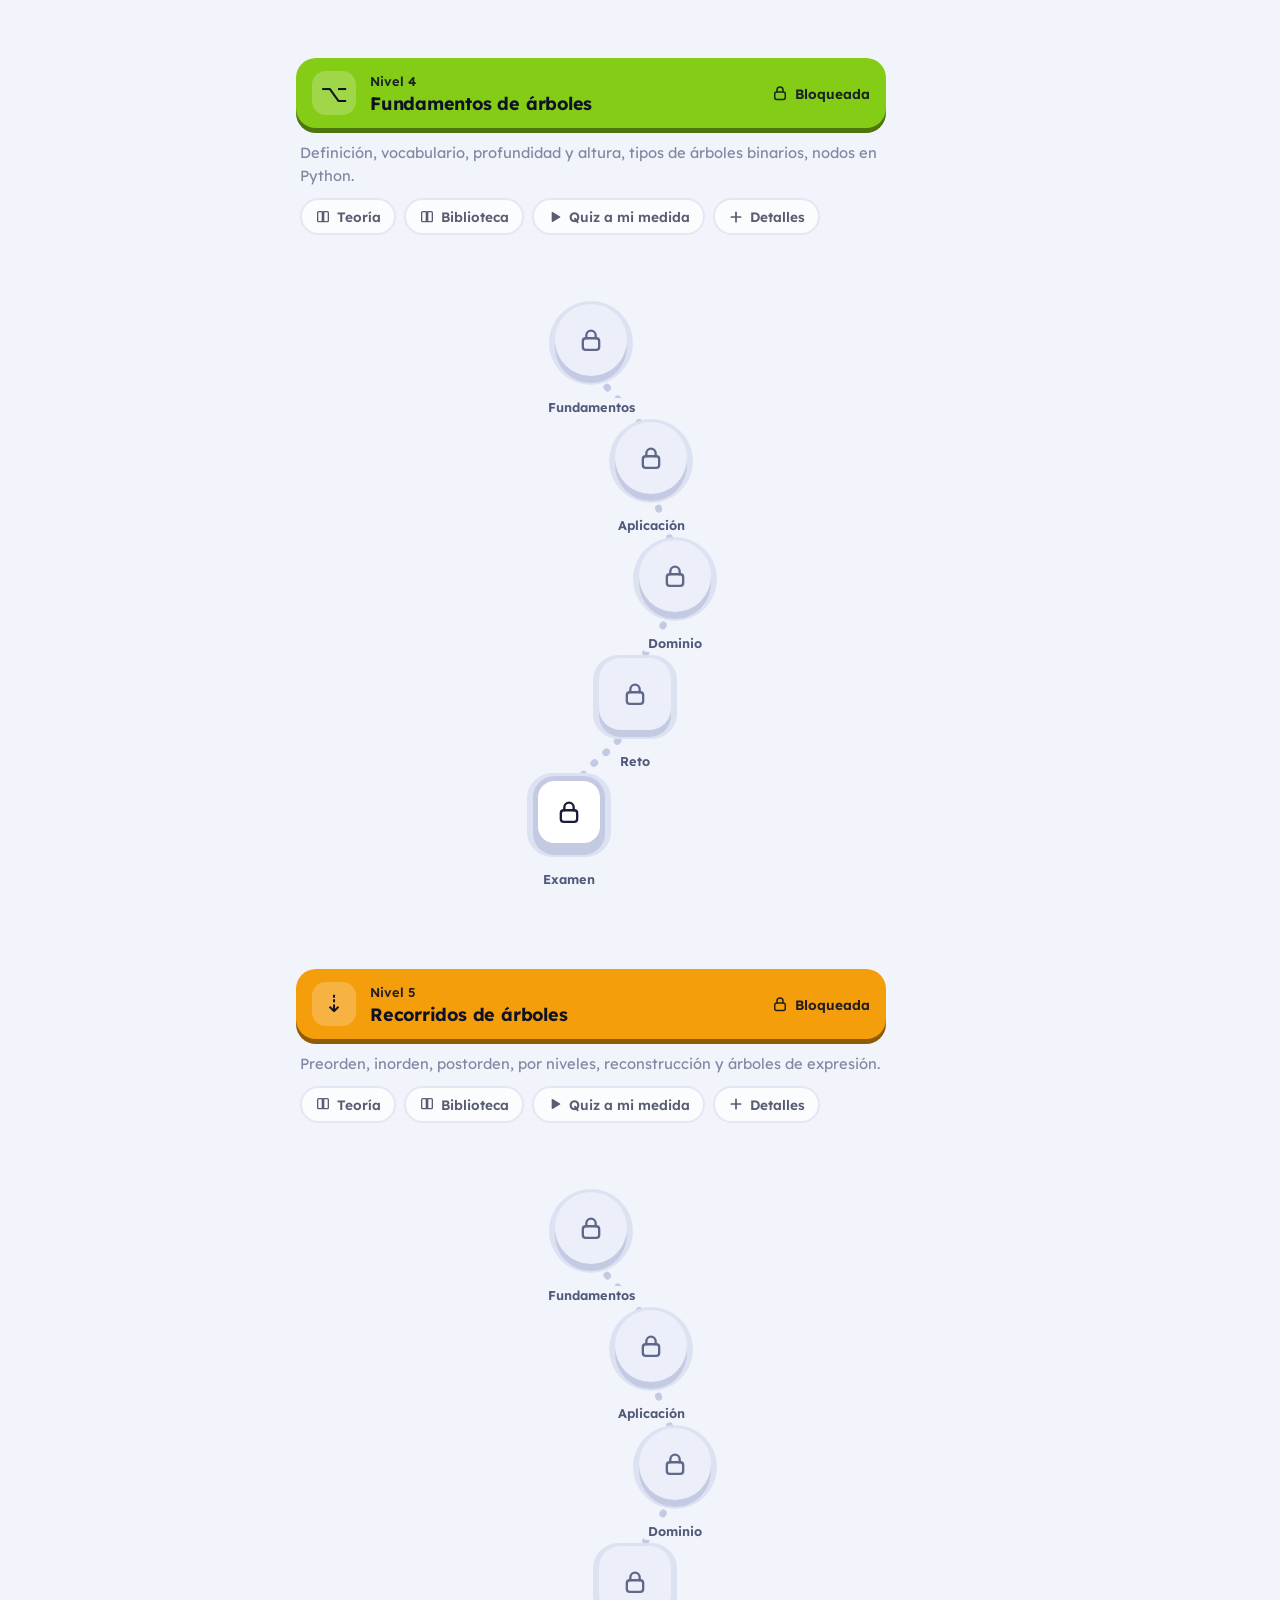
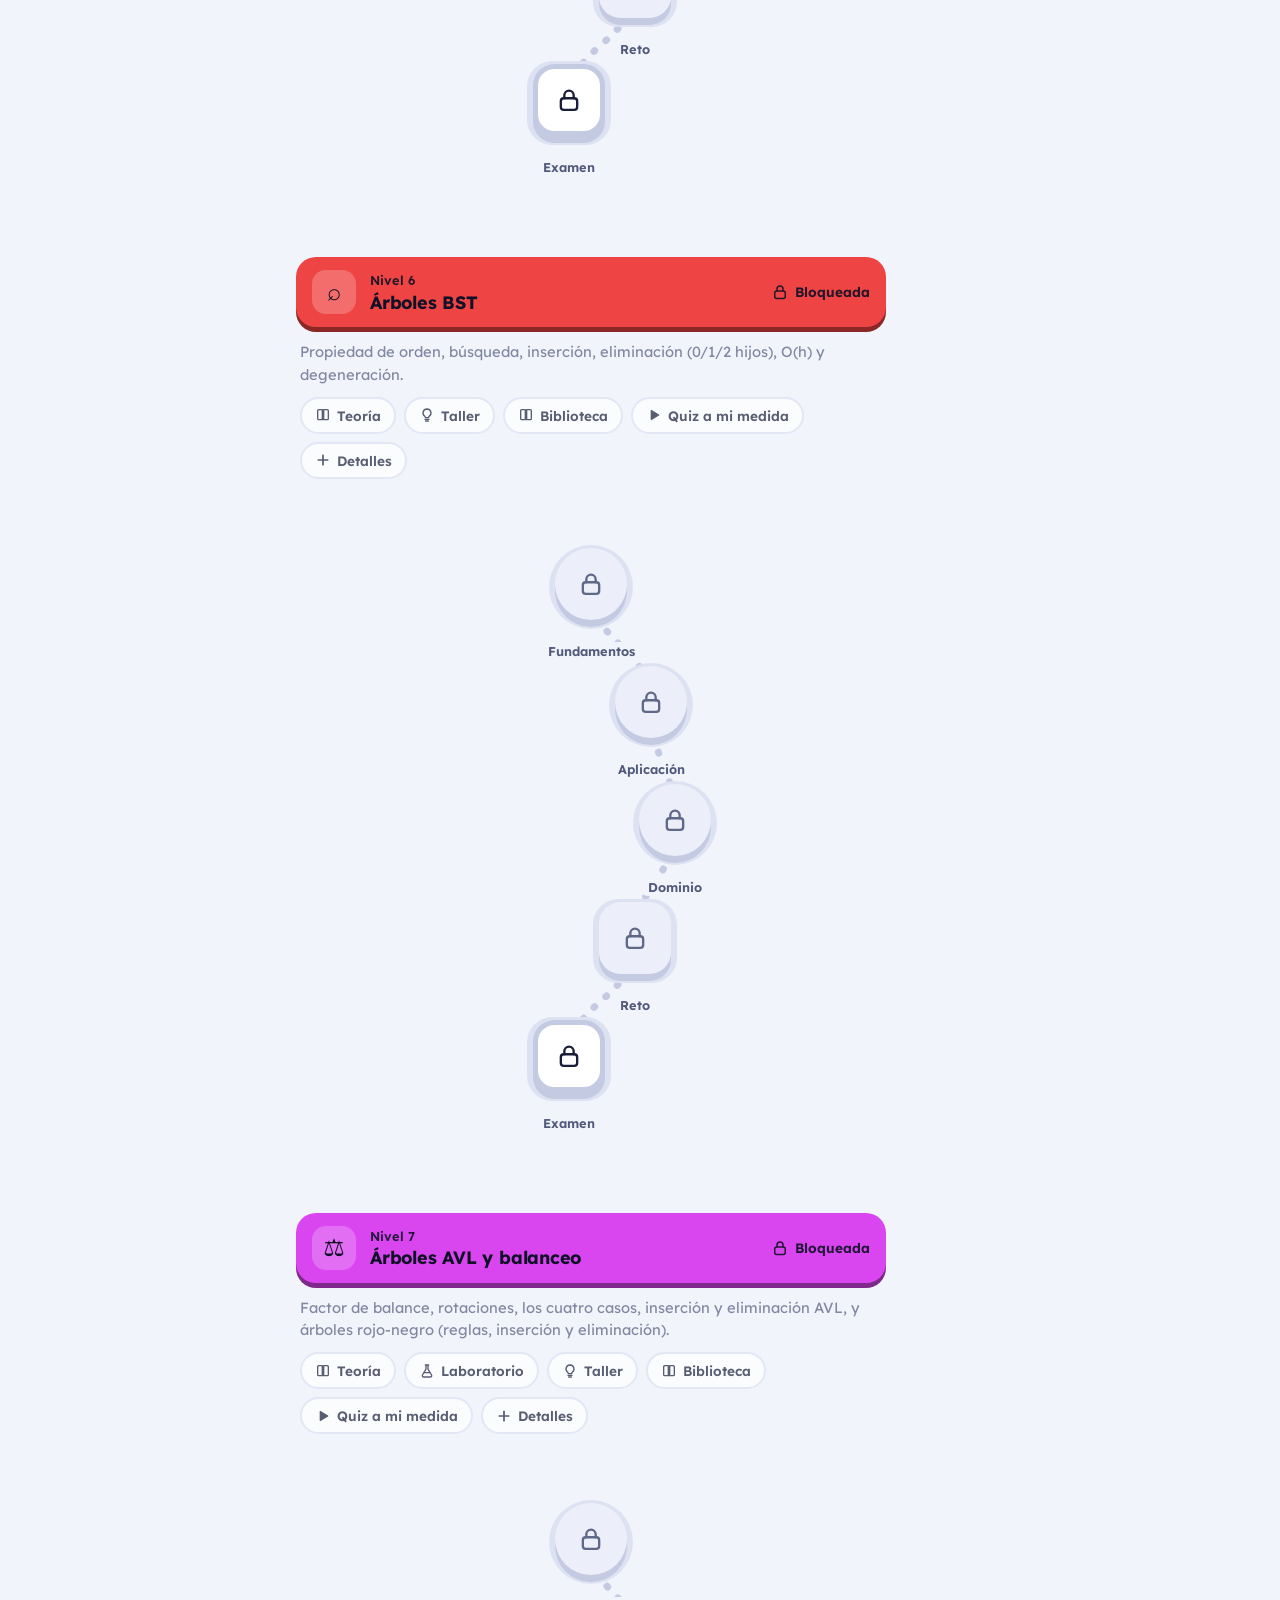
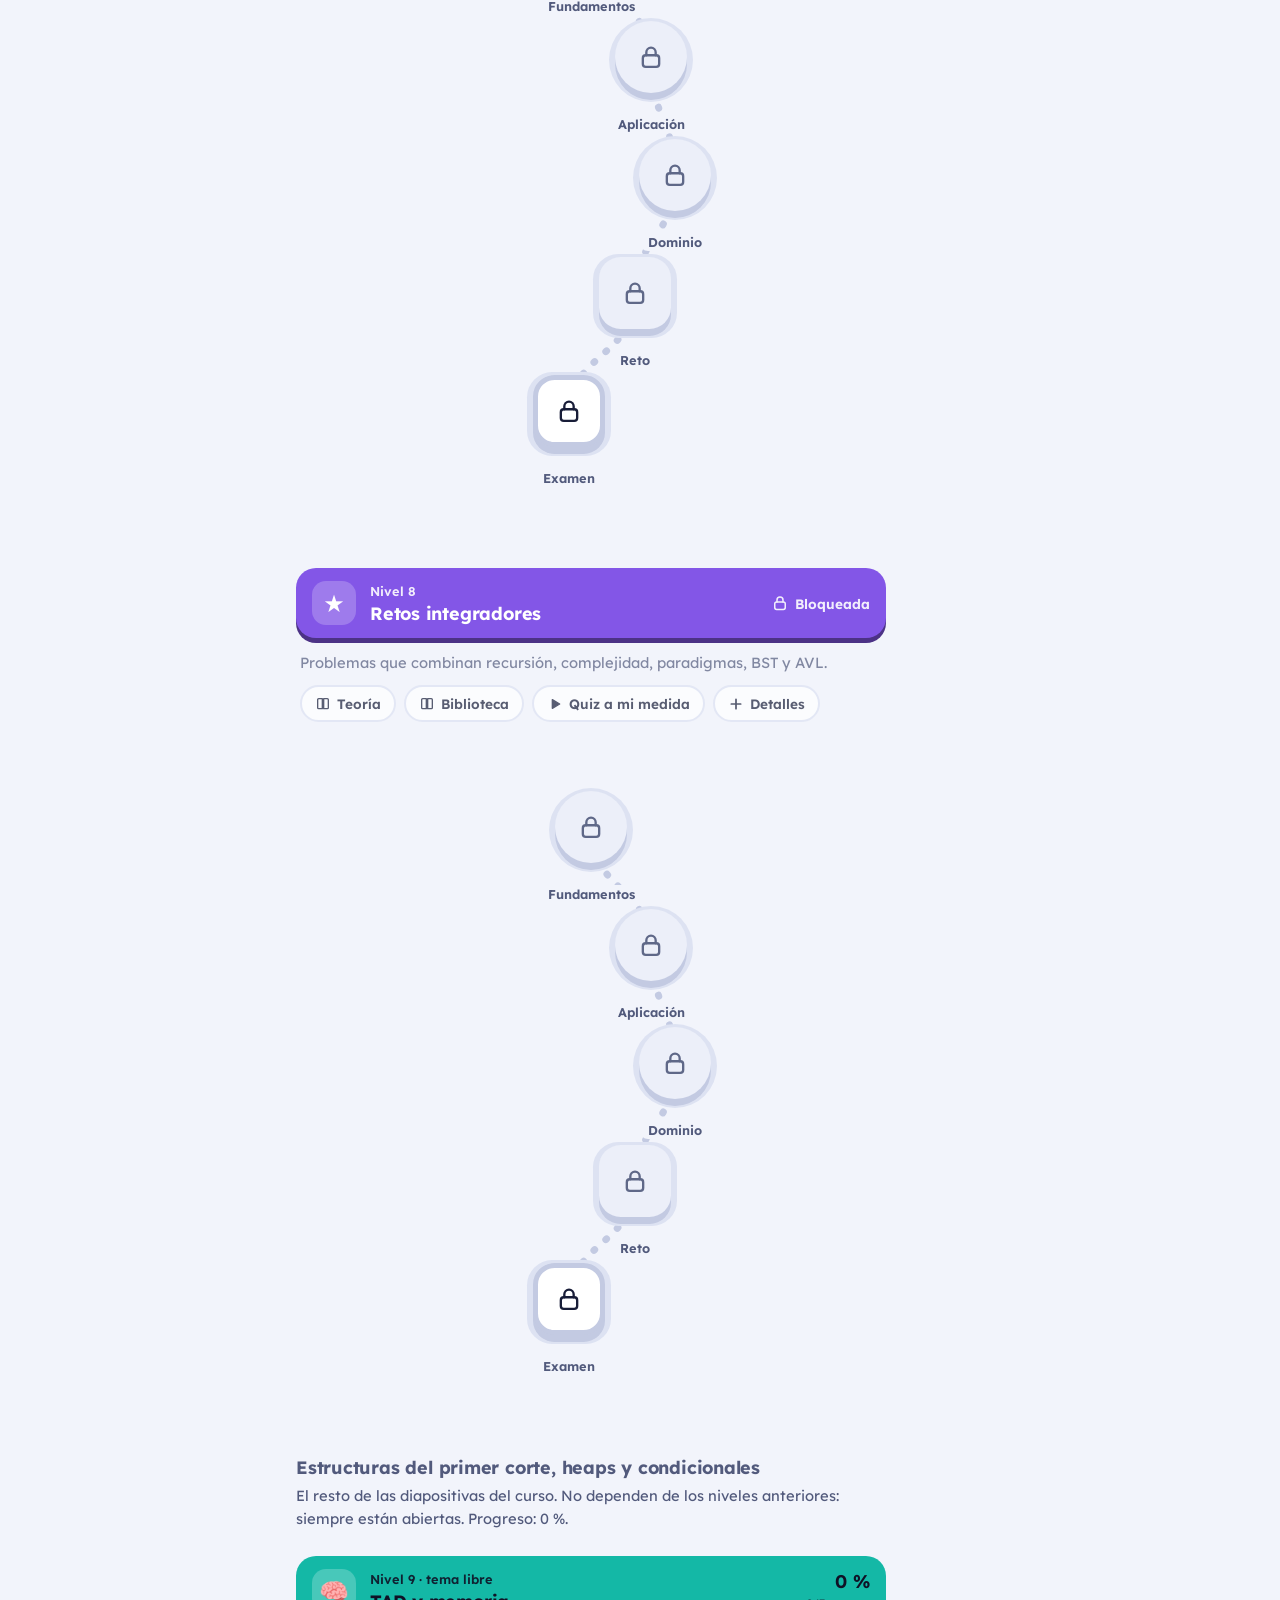
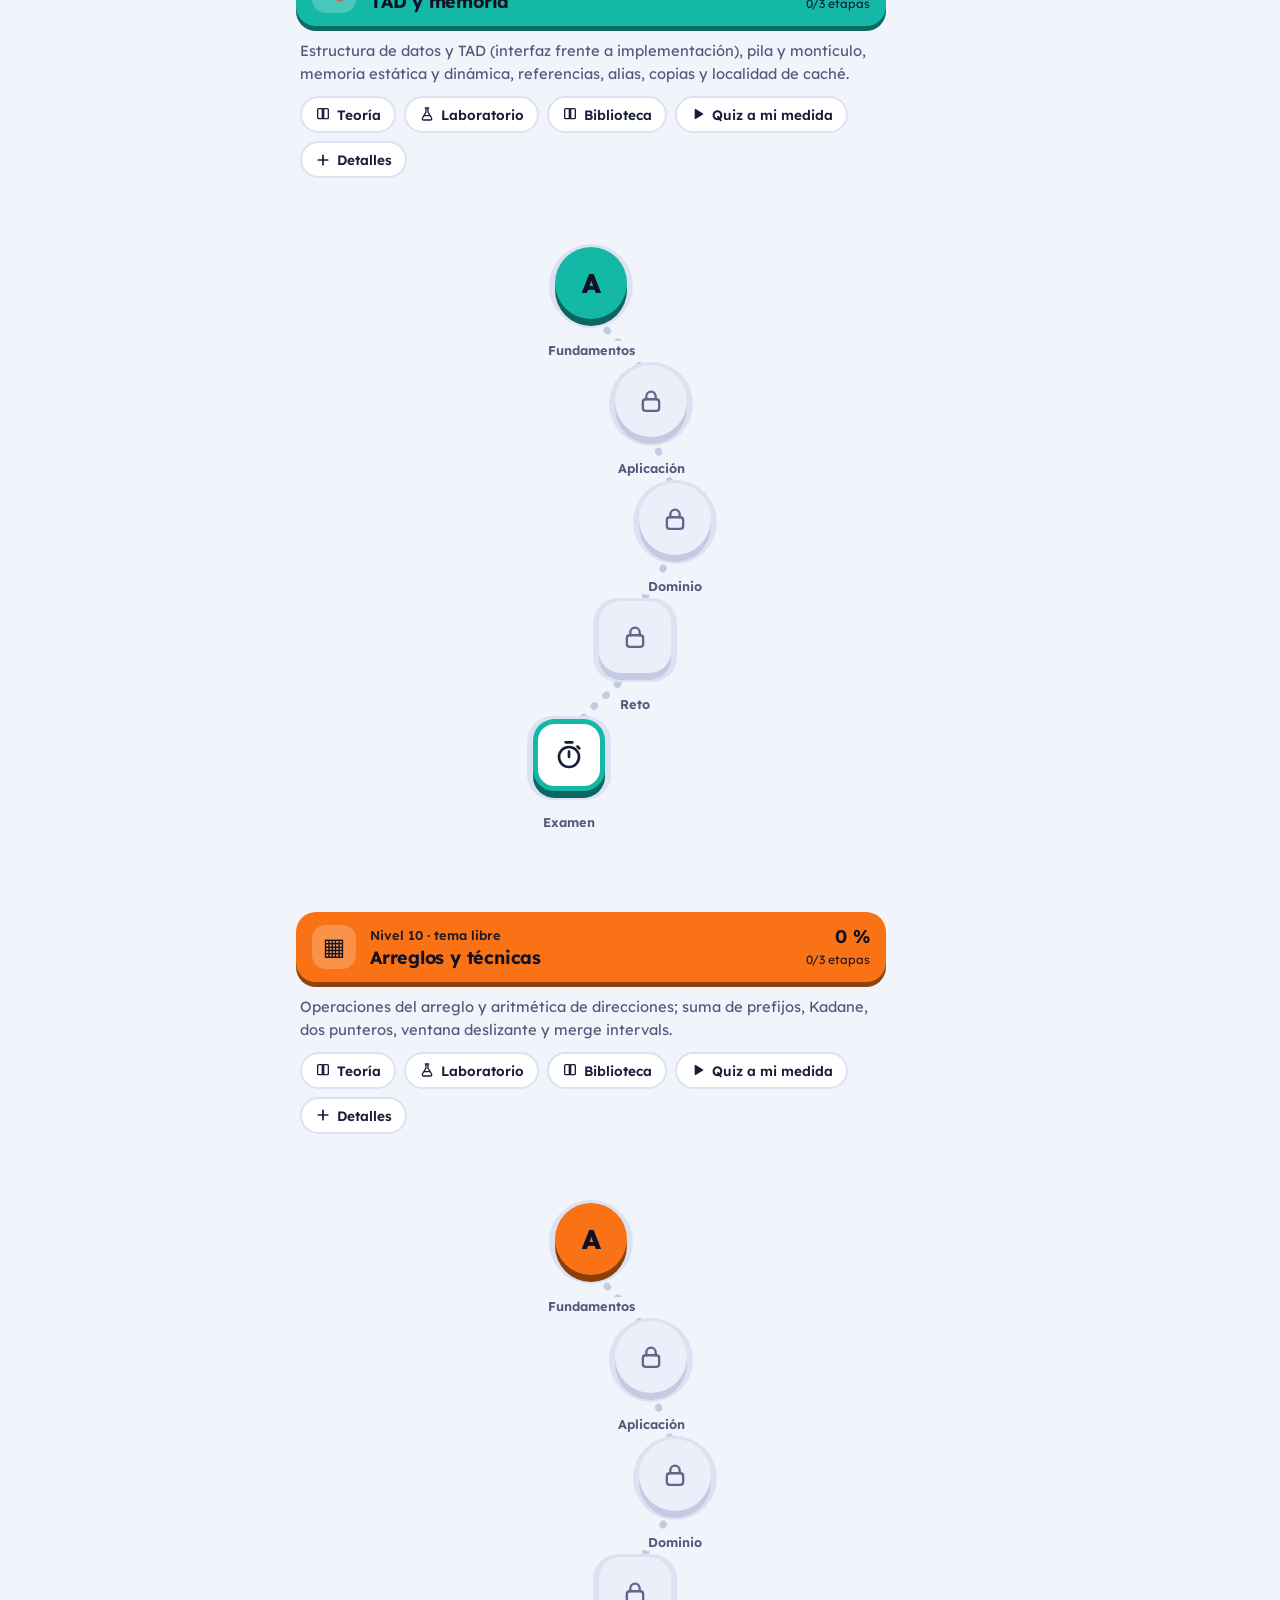
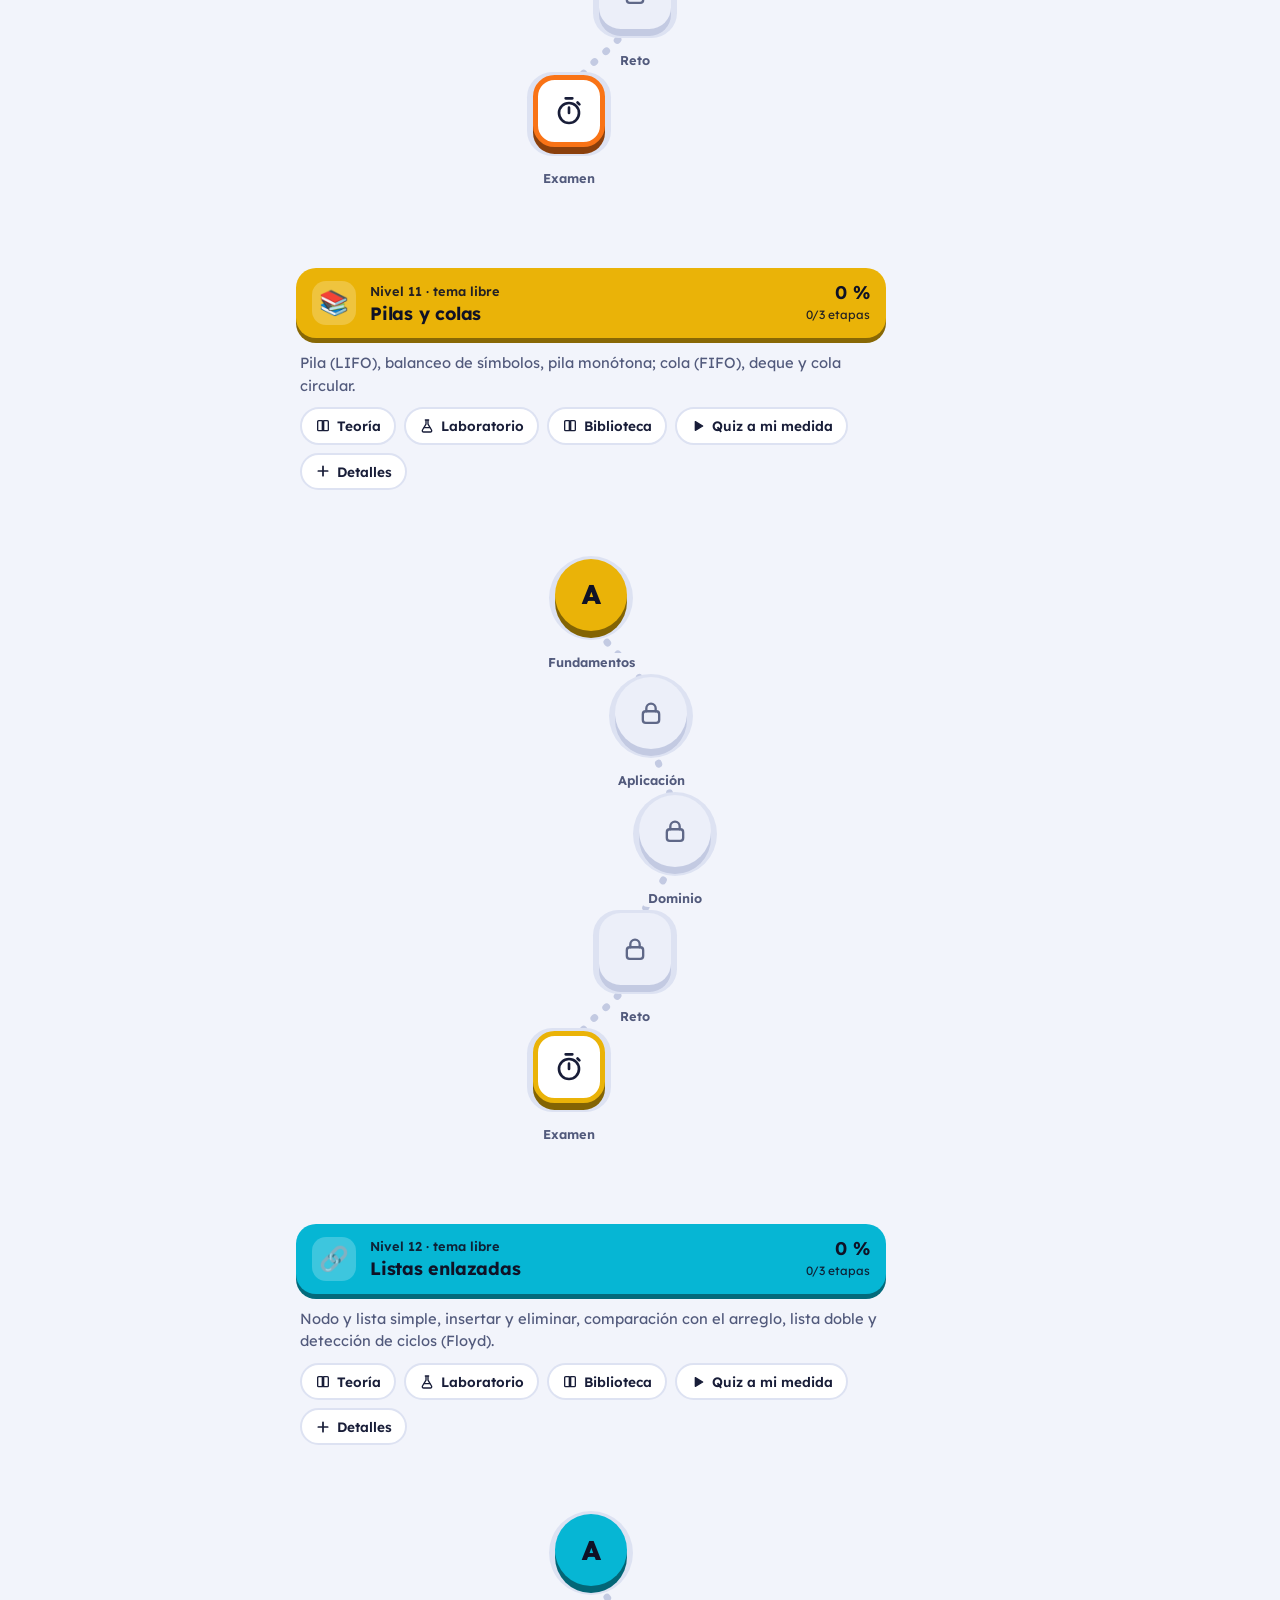
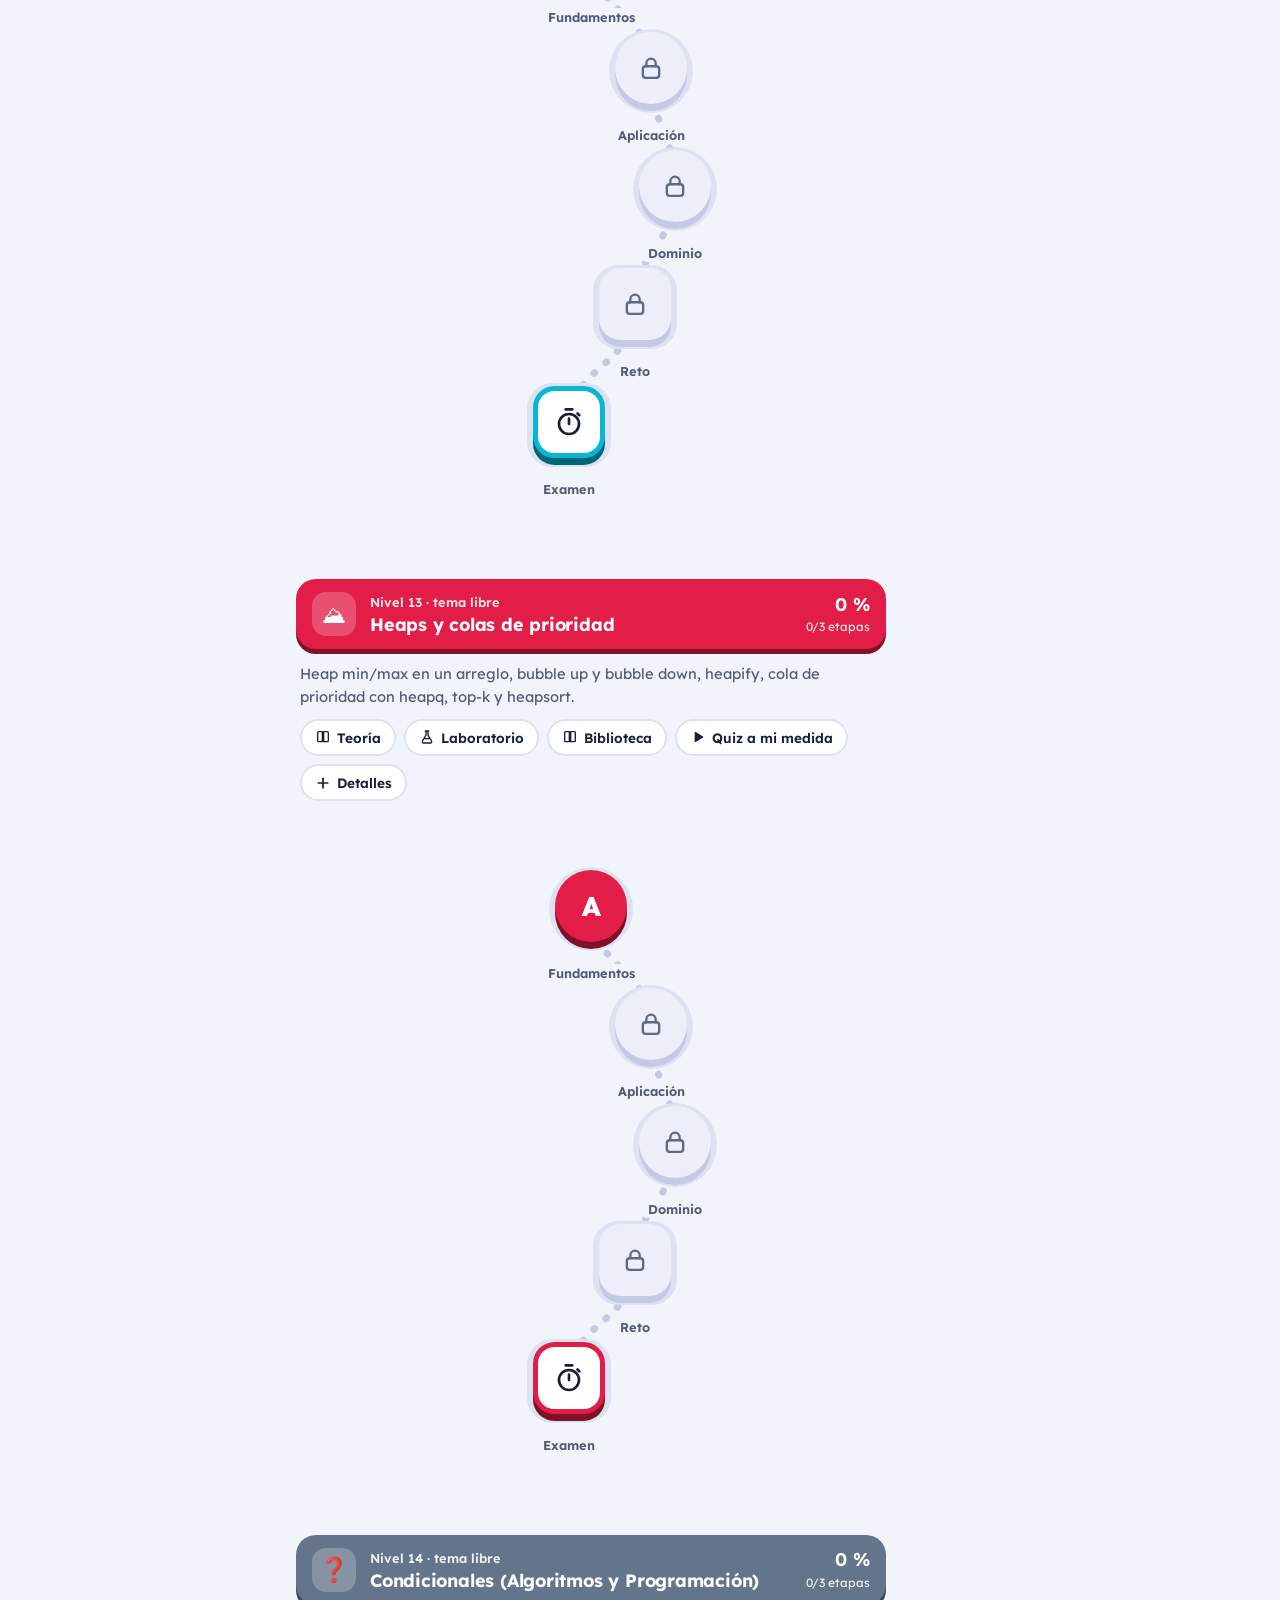
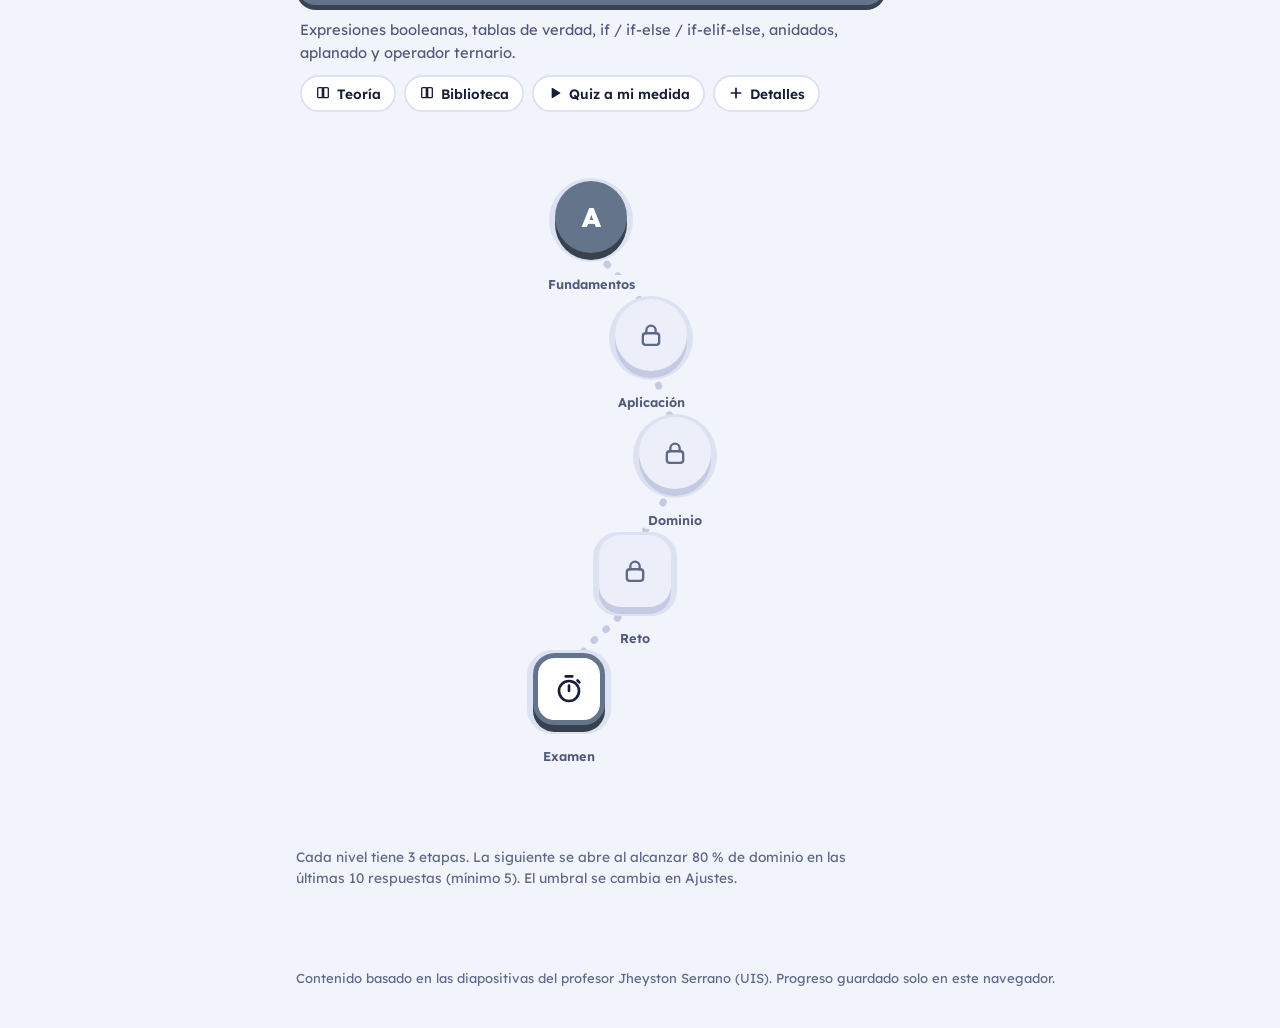
==== commit 6104ab44: "Rediseño gamificado: mapa, XP, racha, monedas, logros y tema verde" ====
--- a/index.html
+++ b/index.html
@@ -5,98 +5,115 @@
 <meta name="viewport" content="width=device-width, initial-scale=1, viewport-fit=cover">
 <title>Entrenador de Estructuras de Datos</title>
 <meta name="description" content="Entrenador interactivo de recursión, complejidad, paradigmas, árboles, BST y AVL (UIS 41336).">
-<meta name="theme-color" content="#4f46e5">
-<link rel="icon" href="data:image/svg+xml,%3Csvg xmlns='http://www.w3.org/2000/svg' viewBox='0 0 64 64'%3E%3Crect width='64' height='64' rx='14' fill='%234f46e5'/%3E%3Ccircle cx='32' cy='16' r='7' fill='white'/%3E%3Ccircle cx='16' cy='46' r='7' fill='white'/%3E%3Ccircle cx='48' cy='46' r='7' fill='white'/%3E%3Cpath d='M28 22 19 40M36 22l9 18' stroke='white' stroke-width='3'/%3E%3C/svg%3E">
-<link rel="stylesheet" href="css/estilos.css?v=20261028">
+<meta name="theme-color" content="#f2f4fb" media="(prefers-color-scheme: light)">
+<meta name="theme-color" content="#262624" media="(prefers-color-scheme: dark)">
+<link rel="icon" href="data:image/svg+xml,%3Csvg xmlns='http://www.w3.org/2000/svg' viewBox='0 0 64 64'%3E%3Crect width='64' height='64' rx='14' fill='%2358cc02'/%3E%3Ccircle cx='32' cy='16' r='7' fill='white'/%3E%3Ccircle cx='16' cy='46' r='7' fill='white'/%3E%3Ccircle cx='48' cy='46' r='7' fill='white'/%3E%3Cpath d='M28 22 19 40M36 22l9 18' stroke='white' stroke-width='3'/%3E%3C/svg%3E">
+<link rel="stylesheet" href="css/estilos.css?v=20261106">
+<link rel="stylesheet" href="css/juego.css?v=20261106">
 <noscript><p style="padding:20px;font:16px sans-serif">Esta aplicación necesita JavaScript habilitado.</p></noscript>
 </head>
-<body>
-<header class="cab">
-  <div class="cab-in">
-    <a class="logo" href="#/panel" aria-label="Ir al panel principal">
-      <span class="logo-ic">⌥</span>
-      <span>Entrenador ED<small>Estructuras de Datos · 41336</small></span>
-    </a>
-    <nav class="nav" id="nav" aria-label="Navegación principal"></nav>
-    <div class="xp-pill" id="xp-pill" title="Experiencia acumulada"></div>
-  </div>
-</header>
-<main id="app" tabindex="-1" aria-live="polite"></main>
-<div class="pie">Contenido basado en las diapositivas del profesor Jheyston Serrano (UIS). Progreso guardado solo en este navegador.</div>
+<body>
+<a class="salto" href="#app">Saltar al contenido</a>
+<div class="shell" id="shell">
+  <aside class="lateral" aria-label="Menú principal">
+    <a class="marca" href="#/panel" aria-label="Entrenador ED: ir al mapa de aprendizaje"><span class="marca-ic" id="marca-ic"></span><span class="marca-t">Entrenador ED<small>Estructuras de Datos · 41336</small></span></a>
+    <nav class="nav-lat" id="nav" aria-label="Navegación principal"></nav>
+    <div class="lateral-pie" id="lateral-pie"></div>
+  </aside>
+  <div class="cuerpo">
+    <header class="barra-sup" id="barra-sup">
+      <a class="marca marca-movil" href="#/panel" aria-label="Entrenador ED: ir al mapa de aprendizaje"><span class="marca-ic" id="marca-ic-m"></span></a>
+      <div class="chips-juego" id="chips" role="group" aria-label="Tu progreso"></div>
+    </header>
+    <main id="app" tabindex="-1" aria-live="polite"></main>
+    <div class="pie">Contenido basado en las diapositivas del profesor Jheyston Serrano (UIS). Progreso guardado solo en este navegador.</div>
+  </div>
+  <nav class="nav-inf" id="nav-inf" aria-label="Navegación inferior"></nav>
+</div>
 <div class="toast-c" id="toasts" aria-live="polite"></div>
 
-<script src="js/util.js?v=20261028"></script>
-<script src="js/pyparse.js?v=20261028"></script>
-<script src="js/pyinterp.js?v=20261028"></script>
-<script src="js/pybuiltins.js?v=20261028"></script>
-<script src="js/pyapi.js?v=20261028"></script>
-<script src="js/arboles.js?v=20261028"></script>
-<script src="js/escena.js?v=20261028"></script>
-<script src="js/sim_lista.js?v=20261028"></script>
-<script src="js/sim_pila_cola.js?v=20261028"></script>
-<script src="js/sim_arreglo.js?v=20261028"></script>
-<script src="js/sim_heap.js?v=20261028"></script>
-<script src="js/sim_rn.js?v=20261028"></script>
-<script src="js/sim_memoria.js?v=20261028"></script>
-<script src="js/traza.js?v=20261028"></script>
-<script src="js/ejemplos_codigo.js?v=20261028"></script>
-<script src="js/temario.js?v=20261028"></script>
-<script src="js/temario_ext.js?v=20261028"></script>
-<script src="js/editor.js?v=20261028"></script>
-<script src="js/codigo_arbol.js?v=20261028"></script>
-<script src="js/tipos.js?v=20261028"></script>
-<script src="js/tipos2.js?v=20261028"></script>
-<script src="js/tipos3.js?v=20261028"></script>
-<script src="js/taller.js?v=20261028"></script>
-<script src="js/banco.js?v=20261028"></script>
-<script src="js/banco_n1.js?v=20261028"></script>
-<script src="js/banco_n2.js?v=20261028"></script>
-<script src="js/banco_n3.js?v=20261028"></script>
-<script src="js/banco_n4.js?v=20261028"></script>
-<script src="js/banco_n5.js?v=20261028"></script>
-<script src="js/banco_n6.js?v=20261028"></script>
-<script src="js/banco_n7.js?v=20261028"></script>
-<script src="js/banco_n8.js?v=20261028"></script>
-<script src="js/banco_taller.js?v=20261028"></script>
-<script src="js/banco_pq.js?v=20261028"></script>
-<script src="js/banco_pq_cplx.js?v=20261028"></script>
-<script src="js/banco_pq_tabla.js?v=20261028"></script>
-<script src="js/banco_pq_alg.js?v=20261028"></script>
-<script src="js/banco_pq_prog.js?v=20261028"></script>
-<script src="js/banco_biblioteca.js?v=20261028"></script>
-<script src="js/banco_ext.js?v=20261028"></script>
-<script src="js/banco_ext2.js?v=20261028"></script>
-<script src="js/banco_ext3.js?v=20261028"></script>
-<script src="js/banco_retiro.js?v=20261028"></script>
-<script src="js/motor.js?v=20261028"></script>
-<script src="js/biblioteca.js?v=20261028"></script>
-<script src="js/teoria_rec.js?v=20261028"></script>
-<script src="js/teoria_cx1.js?v=20261028"></script>
-<script src="js/teoria_cx2.js?v=20261028"></script>
-<script src="js/teoria_pd.js?v=20261028"></script>
-<script src="js/teoria_ar.js?v=20261028"></script>
-<script src="js/teoria_tv.js?v=20261028"></script>
-<script src="js/teoria_bs.js?v=20261028"></script>
-<script src="js/teoria_av.js?v=20261028"></script>
-<script src="js/teoria_rn.js?v=20261028"></script>
-<script src="js/teoria_hp.js?v=20261028"></script>
-<script src="js/teoria_td.js?v=20261028"></script>
-<script src="js/teoria_ay.js?v=20261028"></script>
-<script src="js/teoria_pc.js?v=20261028"></script>
-<script src="js/teoria_le.js?v=20261028"></script>
-<script src="js/teoria_cd.js?v=20261028"></script>
-<script src="js/teoria_ad.js?v=20261028"></script>
-<script src="js/teoria_formulas.js?v=20261028"></script>
-<script src="js/teoria_tablas.js?v=20261028"></script>
-<script src="js/teoria_repaso.js?v=20261028"></script>
-<script src="js/teoria_extra.js?v=20261028"></script>
-<script src="js/vistas_comunes.js?v=20261028"></script>
-<script src="js/vistas_panel.js?v=20261028"></script>
-<script src="js/vistas_practica.js?v=20261028"></script>
-<script src="js/vistas_examen.js?v=20261028"></script>
-<script src="js/vistas_otras.js?v=20261028"></script>
-<script src="js/vistas_estructuras.js?v=20261028"></script>
-<script src="js/vistas_biblioteca.js?v=20261028"></script>
-<script src="js/app.js?v=20261028"></script>
+<script src="js/util.js?v=20261106"></script>
+<script src="js/ui.js?v=20261106"></script>
+<script src="js/pyparse.js?v=20261106"></script>
+<script src="js/pyinterp.js?v=20261106"></script>
+<script src="js/pybuiltins.js?v=20261106"></script>
+<script src="js/pyapi.js?v=20261106"></script>
+<script src="js/arboles.js?v=20261106"></script>
+<script src="js/escena.js?v=20261106"></script>
+<script src="js/sim_lista.js?v=20261106"></script>
+<script src="js/sim_pila_cola.js?v=20261106"></script>
+<script src="js/sim_arreglo.js?v=20261106"></script>
+<script src="js/sim_heap.js?v=20261106"></script>
+<script src="js/sim_rn.js?v=20261106"></script>
+<script src="js/sim_memoria.js?v=20261106"></script>
+<script src="js/traza.js?v=20261106"></script>
+<script src="js/ejemplos_codigo.js?v=20261106"></script>
+<script src="js/temario.js?v=20261106"></script>
+<script src="js/temario_ext.js?v=20261106"></script>
+<script src="js/editor.js?v=20261106"></script>
+<script src="js/codigo_arbol.js?v=20261106"></script>
+<script src="js/tipos.js?v=20261106"></script>
+<script src="js/tipos2.js?v=20261106"></script>
+<script src="js/tipos3.js?v=20261106"></script>
+<script src="js/taller.js?v=20261106"></script>
+<script src="js/taller_gen.js?v=20261106"></script>
+<script src="js/taller_heap.js?v=20261106"></script>
+<script src="js/taller_rn.js?v=20261106"></script>
+<script src="js/taller_lineal.js?v=20261106"></script>
+<script src="js/banco.js?v=20261106"></script>
+<script src="js/banco_n1.js?v=20261106"></script>
+<script src="js/banco_n2.js?v=20261106"></script>
+<script src="js/banco_n3.js?v=20261106"></script>
+<script src="js/banco_n4.js?v=20261106"></script>
+<script src="js/banco_n5.js?v=20261106"></script>
+<script src="js/banco_n6.js?v=20261106"></script>
+<script src="js/banco_n7.js?v=20261106"></script>
+<script src="js/banco_n8.js?v=20261106"></script>
+<script src="js/banco_taller.js?v=20261106"></script>
+<script src="js/banco_pq.js?v=20261106"></script>
+<script src="js/banco_pq_cplx.js?v=20261106"></script>
+<script src="js/banco_pq_tabla.js?v=20261106"></script>
+<script src="js/banco_pq_alg.js?v=20261106"></script>
+<script src="js/banco_pq_prog.js?v=20261106"></script>
+<script src="js/banco_biblioteca.js?v=20261106"></script>
+<script src="js/banco_ext.js?v=20261106"></script>
+<script src="js/banco_ext2.js?v=20261106"></script>
+<script src="js/banco_ext3.js?v=20261106"></script>
+<script src="js/banco_taller_ext.js?v=20261106"></script>
+<script src="js/banco_retiro.js?v=20261106"></script>
+<script src="js/motor.js?v=20261106"></script>
+<script src="js/juego.js?v=20261106"></script>
+<script src="js/biblioteca.js?v=20261106"></script>
+<script src="js/teoria_rec.js?v=20261106"></script>
+<script src="js/teoria_cx1.js?v=20261106"></script>
+<script src="js/teoria_cx2.js?v=20261106"></script>
+<script src="js/teoria_pd.js?v=20261106"></script>
+<script src="js/teoria_ar.js?v=20261106"></script>
+<script src="js/teoria_tv.js?v=20261106"></script>
+<script src="js/teoria_bs.js?v=20261106"></script>
+<script src="js/teoria_av.js?v=20261106"></script>
+<script src="js/teoria_rn.js?v=20261106"></script>
+<script src="js/teoria_hp.js?v=20261106"></script>
+<script src="js/teoria_td.js?v=20261106"></script>
+<script src="js/teoria_ay.js?v=20261106"></script>
+<script src="js/teoria_pc.js?v=20261106"></script>
+<script src="js/teoria_le.js?v=20261106"></script>
+<script src="js/teoria_cd.js?v=20261106"></script>
+<script src="js/teoria_ad.js?v=20261106"></script>
+<script src="js/teoria_formulas.js?v=20261106"></script>
+<script src="js/teoria_tablas.js?v=20261106"></script>
+<script src="js/teoria_repaso.js?v=20261106"></script>
+<script src="js/teoria_extra.js?v=20261106"></script>
+<script src="js/vistas_comunes.js?v=20261106"></script>
+<script src="js/vistas_panel.js?v=20261106"></script>
+<script src="js/vistas_mapa.js?v=20261106"></script>
+<script src="js/vistas_perfil.js?v=20261106"></script>
+<script src="js/vistas_practica.js?v=20261106"></script>
+<script src="js/vistas_examen.js?v=20261106"></script>
+<script src="js/vistas_otras.js?v=20261106"></script>
+<script src="js/taller_lab.js?v=20261106"></script>
+<script src="js/vistas_estructuras.js?v=20261106"></script>
+<script src="js/vistas_biblioteca.js?v=20261106"></script>
+<script src="js/app.js?v=20261106"></script>
 </body>
 </html>
--- a/css/estilos.css
+++ b/css/estilos.css
@@ -184,7 +184,9 @@
 .ed-gut { margin: 0; padding: 10px 8px 10px 0; font: inherit; line-height: 21px; }
 .ed-area { position: relative; flex: 1; overflow: hidden; }
 .ed-hl, .ed-ta { position: absolute; inset: 0; margin: 0; padding: 10px 12px; border: 0; font: inherit; line-height: 21px; white-space: pre; tab-size: 4; letter-spacing: 0; word-spacing: 0; }
-.ed-hl { overflow: hidden; pointer-events: none; color: var(--code-fg); }
+.ed-hl { overflow: hidden; pointer-events: none; color: var(--code-fg); padding-right: 40px; padding-bottom: 40px; /* el textarea tiene barras y esta capa no: este margen iguala su rango de desplazamiento */ }
+/* la regla global «code» (.92em, relleno) encogía el resaltado ~8 % y el cursor real quedaba varios caracteres a su derecha */
+.ed-hl code { font: inherit; padding: 0; background: none; border-radius: 0; }
 .ed-ta { background: transparent; color: transparent; caret-color: var(--texto); resize: none; outline: none; overflow: auto; border-radius: 0; width: 100%; box-shadow: none !important; }
 .ed-ta::selection { background: color-mix(in srgb, var(--acento2) 35%, transparent); color: transparent; }
 .editor.bloqueado { opacity: .85; }
@@ -542,3 +544,21 @@
 .quiz-tema.bloq { opacity: .55; cursor: default; }
 .quiz-nom { display: flex; flex-direction: column; flex: 1; min-width: 0; }
 .quiz-resumen { margin-top: 10px; padding: 10px 12px; border-radius: 12px; background: var(--acento-bg); }
+
+/* ---------- talleres interactivos de heap, rojo-negro, listas, pilas/colas y arreglos (taller_gen.js) ---------- */
+.taller-gen .tg-lienzo { margin: 0; }
+.taller-gen .esc-svg { user-select: none; -webkit-user-select: none; -webkit-touch-callout: none; }
+.taller-gen g.tg-act { cursor: pointer; } .taller-gen g.tg-fuente { cursor: grab; } .taller-gen g.tg-fuente:active { cursor: grabbing; }
+.taller-gen g.tg-act:focus { outline: none; }
+.taller-gen g.tg-act:focus-visible > circle:not(.esc-anillo), .taller-gen g.tg-act:focus-visible > rect { stroke: var(--acento); stroke-width: 5px; }
+.taller-gen g.tg-arrastrando { opacity: .35; }
+.taller-gen g.tg-fantasma { pointer-events: none; opacity: .92; }
+.taller-gen g.tg-fantasma circle:not(.esc-anillo), .taller-gen g.tg-fantasma rect { stroke: var(--acento); stroke-width: 3.4; }
+.esc-circ.pista circle:not(.esc-anillo), .esc-caja.pista rect, .esc-nodoL.pista rect, .esc-rect.pista rect { stroke: var(--aviso); stroke-width: 5; stroke-dasharray: 6 3; animation: latido 1s ease-in-out infinite; }
+.esc-circ.hueco circle:not(.esc-anillo) { fill: transparent; stroke: var(--tenue); stroke-width: 2; stroke-dasharray: 4 4; }
+.esc-circ.hueco .esc-t { fill: var(--tenue); font: 700 16px var(--sans); } .esc-circ.hueco .esc-s { fill: var(--tenue); }
+.esc-caja.hueco rect { fill: transparent; stroke: var(--tenue); stroke-dasharray: 4 4; } .esc-caja.hueco .esc-t { fill: var(--tenue); }
+.esc-caja.zona rect, .esc-rect.zona.drop rect { fill: color-mix(in srgb, var(--acento) 10%, transparent); stroke: var(--acento); stroke-dasharray: 5 4; } .esc-caja.zona .esc-t { fill: var(--acento); font-weight: 700; }
+.esc-caja.var rect { fill: var(--acento-bg); stroke: var(--acento); } .esc-caja.var .esc-t { fill: var(--acento); font: 700 12px var(--mono); }
+.tg-sol { margin-top: 8px; } .tg-sol .esc-svg { max-width: 100%; }
+@media (prefers-reduced-motion: reduce) { .esc-circ.pista circle, .esc-caja.pista rect, .esc-nodoL.pista rect { animation: none; } }
--- a/css/juego.css
+++ b/css/juego.css
@@ -0,0 +1,357 @@
+/* juego.css — identidad del entrenador: una app de aprendizaje con camino, recompensas y lecciones.
+   Se carga DESPUÉS de estilos.css: redefine los tokens (color, tipografía, relieve) y añade los componentes del mapa, la lección, el perfil y la tienda.
+   Reglas del diseño: el color significa estado o recompensa (no decora); el contenido de estudio queda sobrio y legible; las animaciones responden a una acción
+   o marcan UN objetivo (el nodo actual) y se desactivan con «reducir movimiento». */
+
+@font-face { font-family: "Lexend"; font-style: normal; font-weight: 400 800; font-display: swap; src: url("../fonts/lexend-latin.woff2") format("woff2"); unicode-range: U+0000-00FF, U+0131, U+0152-0153, U+02BB-02BC, U+02C6, U+02DA, U+02DC, U+0304, U+0308, U+0329, U+2000-206F, U+20AC, U+2122, U+2191, U+2193, U+2212, U+2215, U+FEFF, U+FFFD; }
+
+/* ============================ tokens ============================ */
+:root {
+  --sans: "Lexend", "Inter", system-ui, -apple-system, "Segoe UI", Roboto, "Helvetica Neue", Arial, sans-serif;
+  --bg: #f2f4fb; --superficie: #ffffff; --superficie2: #eceff9; --borde: #dde2f2; --borde-fuerte: #c3cae2; --texto: #181d38; --suave: #525a7c; --tenue: #5f6888;
+  --acento: #15803d; --acento2: #16a34a; --acento-bg: #ebf7ec; --sobre-acento: #ffffff;
+  --ok: #077a50; --ok-bg: #e1f6ec; --mal: #c51d4a; --mal-bg: #fde8ee; --aviso: #8a5300; --aviso-bg: #fff3d6; --info: #1d4ed8; --info-bg: #e6eeff;
+  --llama: #ff7a2f; --llama-claro: #ffc46b; --moneda: #ffc02e; --moneda-oscuro: #a86b00; --vida: #ff4d6d; --xp: #0a8bc4;
+  --sombra: 0 1px 0 rgba(24, 29, 56, .04), 0 8px 24px rgba(24, 29, 56, .07); --radio: 20px;
+  --borde-control: #7a83a8; --lat-ancho: 272px; --barra-alto: 62px;
+  --masc-1: #a6ee6a; --masc-2: #58cc02; --masc-3: #3a9a0d; --masc-pata: #46b006; --masc-pie: #86dc3d; --masc-tinta: #12290a;
+  --logo-1: #89e219; --logo-2: #1f9f4b; --def-1: #89e219; --def-2: #1f9f4b; --sombra-marca: rgba(31, 120, 20, .4); color-scheme: light;
+}
+:root[data-tema="oscuro"] {
+  --bg: #262624; --superficie: #30302e; --superficie2: #3b3b38; --borde: #43423e; --borde-fuerte: #5a5953; --texto: #faf9f5; --suave: #c2c0b6; --tenue: #a8a69c;
+  --acento: #58cc02; --acento2: #89e219; --acento-bg: #2c3d2a; --sobre-acento: #12290a;
+  --ok: #6fd0a0; --ok-bg: #233a2f; --mal: #f58d88; --mal-bg: #432a2b; --aviso: #ebb653; --aviso-bg: #3b3220; --info: #86b4f2; --info-bg: #26364a;
+  --llama: #ff8a3d; --moneda: #f2c14e; --vida: #ff6b7f; --xp: #5bc0ea; --borde-control: #8c8a82; --sombra: 0 1px 0 rgba(0, 0, 0, .3), 0 10px 30px rgba(0, 0, 0, .3);
+  --code-bg: #1f1e1d; --code-fg: #eceae0; --tk-k: #f29bb8; --tk-s: #9be07a; --tk-n: #e6c068; --tk-c: #9a988f; --tk-f: #8dbbe8; --tk-b: #7ccfc4; --arista: #6b6a63; --nodo-bg: #3b3b38; --nodo-borde: #58cc02;
+  color-scheme: dark;
+}
+@media (prefers-color-scheme: dark) {
+  :root[data-tema="auto"] {
+    --bg: #262624; --superficie: #30302e; --superficie2: #3b3b38; --borde: #43423e; --borde-fuerte: #5a5953; --texto: #faf9f5; --suave: #c2c0b6; --tenue: #a8a69c;
+    --acento: #58cc02; --acento2: #89e219; --acento-bg: #2c3d2a; --sobre-acento: #12290a;
+    --ok: #6fd0a0; --ok-bg: #233a2f; --mal: #f58d88; --mal-bg: #432a2b; --aviso: #ebb653; --aviso-bg: #3b3220; --info: #86b4f2; --info-bg: #26364a;
+    --llama: #ff8a3d; --moneda: #f2c14e; --vida: #ff6b7f; --xp: #5bc0ea; --borde-control: #8c8a82; --sombra: 0 1px 0 rgba(0, 0, 0, .3), 0 10px 30px rgba(0, 0, 0, .3);
+    --code-bg: #1f1e1d; --code-fg: #eceae0; --tk-k: #f29bb8; --tk-s: #9be07a; --tk-n: #e6c068; --tk-c: #9a988f; --tk-f: #8dbbe8; --tk-b: #7ccfc4; --arista: #6b6a63; --nodo-bg: #3b3b38; --nodo-borde: #58cc02;
+    color-scheme: dark;
+  }
+}
+/* paletas desbloqueables en la Tienda (solo cambian el color principal) */
+:root[data-paleta="oceano"] { --acento: #0a6fc2; --acento2: #2d94e8; --acento-bg: #e3f1fd; }
+:root[data-paleta="uva"] { --acento: #6d28d9; --acento2: #8b5cf6; --acento-bg: #efe9fd; }
+:root[data-paleta="brasa"] { --acento: #c2410c; --acento2: #ea6a2c; --acento-bg: #fdeadf; }
+:root[data-paleta="oceano"][data-tema="oscuro"] { --acento: #5cb4ff; --acento2: #8ccbff; --acento-bg: #12304f; }
+:root[data-paleta="uva"][data-tema="oscuro"] { --acento: #b79cff; --acento2: #cdb9ff; --acento-bg: #35295a; }
+:root[data-paleta="brasa"][data-tema="oscuro"] { --acento: #ff9a62; --acento2: #ffb88f; --acento-bg: #3d2314; }
+@media (prefers-color-scheme: dark) {
+  :root[data-paleta="oceano"][data-tema="auto"] { --acento: #5cb4ff; --acento2: #8ccbff; --acento-bg: #12304f; }
+  :root[data-paleta="uva"][data-tema="auto"] { --acento: #b79cff; --acento2: #cdb9ff; --acento-bg: #35295a; }
+  :root[data-paleta="brasa"][data-tema="auto"] { --acento: #ff9a62; --acento2: #ffb88f; --acento-bg: #3d2314; }
+}
+
+/* ============================ base ============================ */
+body { font-family: var(--sans); line-height: 1.55; -webkit-font-smoothing: antialiased; }
+h1, h2, h3, h4 { font-weight: 700; letter-spacing: -.012em; }
+h1 { font-size: 1.75rem; } h2 { font-size: 1.3rem; } h3 { font-size: 1.08rem; }
+b, strong { font-weight: 650; }
+.salto { position: absolute; left: 12px; top: -60px; z-index: 200; background: var(--acento); color: var(--sobre-acento); padding: 10px 16px; border-radius: 12px; font-weight: 700; text-decoration: none; }
+.salto:focus { top: 10px; }
+.ico { flex: none; display: inline-block; vertical-align: middle; }
+.panel h4 { text-transform: none; letter-spacing: 0; font-size: .92rem; color: var(--texto); }
+.cod-titulo { text-transform: none; letter-spacing: 0; }
+
+/* ============================ estructura ============================ */
+.shell { display: grid; grid-template-columns: var(--lat-ancho) minmax(0, 1fr); min-height: 100vh; }
+.lateral { position: sticky; top: 0; height: 100vh; display: flex; flex-direction: column; gap: 18px; padding: 22px 16px 18px; border-right: 2px solid var(--borde); background: var(--superficie); overflow-y: auto; }
+.marca { display: flex; align-items: center; gap: 11px; text-decoration: none; color: var(--texto); font-weight: 750; font-size: 1.12rem; letter-spacing: -.015em; padding: 2px 6px; }
+.marca small { display: block; font-weight: 500; font-size: .72rem; color: var(--suave); letter-spacing: 0; margin-top: 1px; }
+.marca-ic { display: grid; place-items: center; line-height: 0; filter: drop-shadow(0 4px 0 var(--sombra-marca)); }
+.nav-lat { display: flex; flex-direction: column; gap: 4px; }
+.nav-lat a, .nav-inf a { display: flex; align-items: center; gap: 14px; padding: 11px 14px; border-radius: 14px; text-decoration: none; color: var(--suave); font-weight: 600; font-size: .98rem; border: 2px solid transparent; transition: background .15s, color .15s, transform .1s; }
+.nav-lat a:hover { background: var(--superficie2); color: var(--texto); }
+.nav-lat a:active { transform: scale(.98); }
+.nav-lat a.act, .nav-inf a.act { background: var(--acento-bg); color: var(--acento); border-color: color-mix(in srgb, var(--acento) 55%, transparent); }
+.lateral-pie { margin-top: auto; display: grid; gap: 12px; }
+.lat-nivel { padding: 12px 14px; border-radius: 16px; background: var(--superficie2); display: grid; gap: 6px; }
+.lat-cta { width: 100%; }
+.cuerpo { min-width: 0; display: flex; flex-direction: column; }
+.barra-sup { position: sticky; top: 0; z-index: 30; height: var(--barra-alto); display: flex; align-items: center; justify-content: flex-end; gap: 12px; padding: 0 24px; background: color-mix(in srgb, var(--bg) 90%, transparent); backdrop-filter: blur(10px); }
+.marca-movil { display: none; }
+.chips-juego { display: flex; gap: 8px; align-items: center; }
+.chip-j { display: inline-flex; align-items: center; gap: 7px; padding: 6px 13px 6px 10px; border-radius: 999px; background: var(--superficie); border: 2px solid var(--borde); text-decoration: none; color: var(--texto); font-weight: 700; font-size: .95rem; transition: transform .1s, border-color .15s; }
+.chip-j:hover { border-color: var(--borde-fuerte); } .chip-j:active { transform: scale(.96); }
+.chip-j.llama.apagada .ico { filter: grayscale(1) opacity(.55); } .chip-j.llama.riesgo { border-color: color-mix(in srgb, var(--llama) 55%, transparent); }
+.chip-j.llama.hoy .ico { animation: llama 2.6s ease-in-out infinite; transform-origin: 50% 90%; }
+.chip-j.vida.sin { border-color: var(--mal); }
+main { max-width: 1180px; width: 100%; margin: 0 auto; padding: 10px 24px 70px; }
+main.entra { animation: entra .32s cubic-bezier(.2, .7, .2, 1) both; }
+.pie { max-width: 1180px; width: 100%; margin: 0 auto; padding: 0 24px 40px; }
+.nav-inf { display: none; }
+
+/* ============================ componentes (retema de los existentes) ============================ */
+.card { border: 2px solid var(--borde); border-radius: var(--radio); box-shadow: none; background: var(--superficie); }
+.card.flat { background: var(--superficie2); }
+.card + .card { margin-top: 18px; }
+.btn { --lip: color-mix(in srgb, var(--acento) 58%, #000); border: 0; border-radius: 16px; padding: 12px 20px; font-weight: 700; letter-spacing: .005em; box-shadow: 0 4px 0 var(--lip); transition: transform .08s, box-shadow .08s, filter .15s, background .15s; filter: none; }
+.btn:hover { filter: brightness(1.07); } .btn:active { transform: translateY(3px); box-shadow: 0 1px 0 var(--lip); }
+.btn.sec { --lip: var(--borde-fuerte); background: var(--superficie); color: var(--texto); border: 2px solid var(--borde); padding: 10px 18px; }
+.btn.sec:hover { background: var(--superficie2); filter: none; }
+.btn.fantasma { box-shadow: none; background: transparent; border: 0; } .btn.fantasma:active { transform: none; }
+.btn.ok { --lip: color-mix(in srgb, var(--ok) 55%, #000); background: var(--ok); color: var(--sobre-acento); } .btn.mal { --lip: color-mix(in srgb, var(--mal) 55%, #000); background: var(--mal); color: var(--sobre-acento); }
+.btn.grande { padding: 15px 26px; font-size: 1.04rem; border-radius: 18px; }
+.btn.peq { padding: 7px 14px; border-radius: 12px; box-shadow: 0 3px 0 var(--lip); } .btn.peq.sec { padding: 5px 12px; }
+.btn:disabled, .btn[aria-disabled="true"] { opacity: .5; box-shadow: none; transform: none; cursor: not-allowed; }
+.chip { border-width: 1.5px; font-weight: 600; }
+.barra { height: 12px; background: var(--superficie2); border: 0; } .barra > i { background: linear-gradient(90deg, var(--acento), var(--acento2)); }
+.barra .meta { background: var(--moneda); }
+.tab { border: 2px solid var(--borde); border-radius: 14px; font-weight: 650; } .tab.act { background: var(--acento-bg); color: var(--acento); border-color: color-mix(in srgb, var(--acento) 55%, transparent); }
+.stat b { font-size: 1.75rem; }
+.rec { border: 2px solid var(--borde); border-radius: 16px; background: var(--superficie); }
+.rec.aviso, .rec.mal { border-color: transparent; }
+.panel { border-radius: 14px; border-width: 2px; }
+.feedback { border-radius: 16px; border-width: 2px; animation: pop .3s cubic-bezier(.2, .8, .3, 1.2); }
+.feedback .fb-t { font-weight: 700; font-size: 1.05rem; }
+.modal-f { background: rgba(8, 10, 30, .6); backdrop-filter: blur(3px); animation: velo .2s both; }
+.modal { border-radius: 24px; border: 2px solid var(--borde); animation: sube .28s cubic-bezier(.2, .8, .3, 1) both; }
+.toast { border-radius: 14px; font-weight: 600; }
+.toast-c { bottom: 90px; }
+.rev { border-width: 2px; border-radius: 16px; }
+/* los bordes que identifican un control (campos, opciones de respuesta) llegan a 3:1 (WCAG 1.4.11) */
+input[type=text], input[type=password], textarea, select { border-width: 2px; border-radius: 14px; border-color: var(--borde-control); }
+.opcion { border-width: 2px; border-color: var(--borde-control); border-radius: 14px; } .opcion.ok { border-color: var(--ok); } .opcion.mal { border-color: var(--mal); } .opcion:has(input:checked) { border-color: var(--acento); }
+.seg { border-color: var(--borde-control); } .btn.sec { border-color: var(--borde-control); }
+.vacio { color: var(--suave); }
+.fila-act { padding: 9px 0; border-bottom: 2px dashed var(--borde); } .fila-act:last-child { border-bottom: 0; }
+
+/* ============================ mapa de aprendizaje ============================ */
+.mapa { display: grid; grid-template-columns: minmax(0, 1fr) 340px; gap: 30px; align-items: start; }
+.mapa-col { min-width: 0; max-width: 660px; width: 100%; margin: 0 auto; }
+.saludo { display: grid; grid-template-columns: auto 1fr; gap: 6px 20px; align-items: center; padding: 20px; border: 2px solid var(--borde); border-radius: 24px; background: var(--superficie); margin-bottom: 22px; }
+.saludo-m { grid-row: 1; line-height: 0; } .mascota { overflow: visible; }
+.mascota .m-cuerpo { transform-origin: 60px 96px; animation: respira 4.2s ease-in-out infinite; }
+.mascota-celebra { animation: salta .9s ease-in-out 2; }
+.saludo-t h1 { font-size: 1.45rem; margin: 0 0 4px; } .saludo-t p { color: var(--suave); margin: 0 0 12px; font-size: .96rem; }
+.saludo-d { grid-column: 1 / -1; display: grid; grid-template-columns: 1fr 1fr; gap: 18px; padding-top: 14px; border-top: 2px dashed var(--borde); }
+.semana { display: flex; gap: 6px; justify-content: space-between; align-items: flex-end; }
+.dia { display: grid; justify-items: center; gap: 5px; flex: 1; }
+.dia-pt { width: 26px; height: 26px; border-radius: 50%; display: grid; place-items: center; background: var(--superficie2); border: 2px solid var(--borde); color: transparent; }
+.dia.on .dia-pt { background: var(--llama); border-color: var(--llama); color: #3a1800; } .dia.hoy .dia-pt { box-shadow: 0 0 0 3px color-mix(in srgb, var(--acento) 35%, transparent); }
+.dia-l { font-size: .74rem; color: var(--tenue); font-weight: 600; } .dia.hoy .dia-l { color: var(--acento); }
+.meta-dia { display: grid; gap: 7px; align-content: center; }
+.mas-hoy { display: none; margin-bottom: 20px; } .mas-hoy > summary { cursor: pointer; font-weight: 650; color: var(--acento); padding: 6px 0; }
+.mas-hoy .riel { position: static; margin-top: 10px; }
+.riel { position: sticky; top: calc(var(--barra-alto) + 12px); display: grid; gap: 14px; }
+.riel-card { padding: 16px; border: 2px solid var(--borde); border-radius: 20px; background: var(--superficie); display: grid; gap: 12px; }
+.riel-t { display: flex; align-items: center; gap: 12px; } .riel-t strong { display: block; }
+.riel-card .rec { flex-wrap: wrap; } .riel-card .rec > div:not(.ic) { flex: 1 1 140px; } .riel-card .rec > .btn { flex: 1 1 100%; justify-content: center; }
+.vidas { display: flex; gap: 6px; }
+.indice-u { display: flex; gap: 8px; flex-wrap: wrap; margin: 0 0 8px; }
+.indice-u a { width: 36px; height: 36px; border-radius: 12px; display: grid; place-items: center; text-decoration: none; font-weight: 700; font-size: .92rem; background: var(--uc); color: var(--uc-txt); box-shadow: 0 3px 0 color-mix(in srgb, var(--uc) 58%, #000); transition: transform .08s; }
+.indice-u a:active { transform: translateY(2px); box-shadow: 0 1px 0 color-mix(in srgb, var(--uc) 58%, #000); } .indice-u a.bloq { background: var(--superficie2); color: var(--tenue); box-shadow: 0 3px 0 var(--borde-fuerte); }
+.grupo-t { margin: 30px 0 6px; font-size: 1.12rem; color: var(--suave); } .grupo-d { color: var(--suave); font-size: .92rem; margin: 0 0 10px; } .grupo-pie { margin-top: 18px; }
+.unidad { margin: 26px 0 42px; scroll-margin-top: 76px; }
+.unidad-cab { position: sticky; top: calc(var(--barra-alto) + 4px); z-index: 6; display: flex; align-items: center; gap: 14px; padding: 13px 16px; border-radius: 20px; background: var(--uc); color: var(--uc-txt); box-shadow: 0 5px 0 color-mix(in srgb, var(--uc) 58%, #000); }
+.unidad-ic { width: 44px; height: 44px; border-radius: 14px; display: grid; place-items: center; font-size: 1.5rem; background: rgba(255, 255, 255, .22); flex: none; }
+.unidad-t { flex: 1; min-width: 0; } .unidad-t h2 { margin: 0; font-size: 1.12rem; color: inherit; line-height: 1.25; } .unidad-n { font-size: .8rem; opacity: .9; font-weight: 600; }
+.unidad-prog { text-align: right; line-height: 1.2; } .unidad-prog b { display: block; font-size: 1.15rem; } .unidad-prog span { font-size: .75rem; opacity: .9; }
+.unidad-cand { display: inline-flex; gap: 6px; align-items: center; font-weight: 650; font-size: .85rem; opacity: .9; }
+.unidad-res { color: var(--suave); font-size: .92rem; margin: 14px 4px 10px; }
+.unidad-atajos { display: flex; flex-wrap: wrap; gap: 8px; margin: 0 4px 6px; }
+.pildora { display: inline-flex; align-items: center; gap: 6px; padding: 6px 13px; border-radius: 999px; border: 2px solid var(--borde); background: var(--superficie); color: var(--texto); text-decoration: none; font-size: .85rem; font-weight: 600; transition: background .15s, transform .08s; }
+.pildora:hover { background: var(--superficie2); } .pildora:active { transform: scale(.96); }
+.unidad.bloq .unidad-res, .unidad.bloq .unidad-atajos { opacity: .7; }
+.camino { position: relative; width: min(100%, 320px); margin: 8px auto 0; }
+.camino-hilo { position: absolute; left: 50%; margin-left: -160px; top: 0; overflow: visible; pointer-events: none; }
+.hilo { fill: none; stroke: var(--borde-fuerte); stroke-width: 7; stroke-linecap: round; stroke-dasharray: 1 15; } .hilo.hecho { stroke: var(--uc); stroke-dasharray: none; opacity: .85; }
+.cnodo { position: absolute; transform: translate(-50%, -42px); width: 112px; display: flex; flex-direction: column; align-items: center; background: none; border: 0; padding: 0; margin: 0; cursor: pointer; font: inherit; color: inherit; -webkit-tap-highlight-color: transparent; }
+.nodo-anillo { --p: 0; width: 84px; height: 84px; padding: 6px; border-radius: 50%; display: grid; place-items: center; background: conic-gradient(var(--uc) calc(var(--p) * 1%), var(--borde) 0); }
+.nodo-disco { width: 72px; height: 72px; border-radius: 50%; display: grid; place-items: center; background: var(--uc); color: var(--uc-txt); box-shadow: 0 7px 0 color-mix(in srgb, var(--uc) 56%, #000); position: relative; top: -3px; transition: transform .1s, box-shadow .1s; }
+.cnodo:hover .nodo-disco { transform: translateY(-2px); } .cnodo:active .nodo-disco { transform: translateY(5px); box-shadow: 0 2px 0 color-mix(in srgb, var(--uc) 56%, #000); }
+.nodo-letra { font-size: 1.7rem; font-weight: 800; letter-spacing: -.02em; }
+.nodo-etq { margin-top: 13px; padding: 1px 8px; border-radius: 8px; background: var(--bg); font-size: .8rem; font-weight: 650; color: var(--suave); text-align: center; line-height: 1.25; max-width: 112px; position: relative; }
+.estado-bloq .nodo-anillo { background: var(--borde); } .estado-bloq .nodo-disco { background: var(--superficie2); color: var(--tenue); box-shadow: 0 7px 0 var(--borde-fuerte); }
+.estado-hecha .nodo-anillo { background: var(--moneda); } .estado-disp .nodo-anillo { background: var(--borde); }
+/* (el pulso del nodo actual está en «vida y movimiento») */
+.nodo-globo { position: absolute; top: -50px; left: 50%; transform: translateX(-50%); background: var(--superficie); color: var(--texto); border: 2px solid var(--uc); padding: 5px 13px; border-radius: 14px; font-weight: 700; font-size: .85rem; white-space: nowrap; animation: rebote 1.6s ease-in-out infinite; z-index: 2; }
+.nodo-globo::after { content: ''; position: absolute; left: 50%; bottom: -8px; width: 12px; height: 12px; background: var(--superficie); border-right: 2px solid var(--uc); border-bottom: 2px solid var(--uc); transform: translateX(-50%) rotate(45deg); }
+.tipo-reto .nodo-anillo, .tipo-reto .nodo-disco, .tipo-examen .nodo-anillo, .tipo-examen .nodo-disco { border-radius: 30%; }
+.tipo-reto .nodo-disco { background: linear-gradient(160deg, #ffd978, #ffb21f); color: #4a3000; box-shadow: 0 7px 0 #b57400; }
+.tipo-reto.estado-bloq .nodo-disco { background: var(--superficie2); color: var(--tenue); box-shadow: 0 7px 0 var(--borde-fuerte); }
+.tipo-examen .nodo-disco { background: var(--superficie); color: var(--texto); border: 5px solid var(--uc); box-shadow: 0 7px 0 color-mix(in srgb, var(--uc) 56%, #000); }
+.tipo-examen.estado-bloq .nodo-disco { border-color: var(--borde-fuerte); box-shadow: 0 7px 0 var(--borde-fuerte); }
+/* hoja de información de un nodo */
+.hoja-f { align-items: end; padding: 0; } .hoja-f .modal { max-width: 480px; margin: 0 auto 0; border-radius: 26px 26px 0 0; padding: 22px 22px calc(22px + env(safe-area-inset-bottom)); animation: sube .3s cubic-bezier(.2, .8, .3, 1) both; }
+.hoja-f .modal h2 { justify-content: flex-end; margin: -6px -6px 0 0; } .hoja-f .modal h2 span { position: absolute; width: 1px; height: 1px; overflow: hidden; clip: rect(0 0 0 0); }
+@media (min-width: 700px) { .hoja-f { align-items: center; padding: 16px; } .hoja-f .modal { border-radius: 26px; } }
+.hoja { display: grid; gap: 12px; } .hoja-cab { display: flex; align-items: center; gap: 12px; }
+.hoja-cab > div { flex: 1; min-width: 0; } .hoja-ic { width: 46px; height: 46px; border-radius: 14px; display: grid; place-items: center; font-size: 1.5rem; background: var(--uc); color: var(--uc-txt); flex: none; }
+.hoja-t { font-size: 1.2rem; display: block; line-height: 1.25; } .hoja-datos { margin-top: -4px; }
+.hoja-lista { list-style: none; margin: 0; padding: 0; display: grid; gap: 8px; } .hoja-lista li { display: flex; gap: 10px; align-items: flex-start; font-size: .94rem; color: var(--suave); }
+.hoja-acc { display: grid; gap: 10px; margin-top: 4px; } .hoja-cta, .hoja-sec { width: 100%; }
+
+/* ============================ perfil, logros y tienda ============================ */
+.perfil-cab { display: grid; grid-template-columns: auto 1fr; gap: 6px 22px; align-items: center; padding: 22px; }
+.perfil-t h1 { margin: 0 0 6px; font-size: 1.9rem; } .perfil-xp { display: grid; gap: 6px; max-width: 420px; }
+.perfil-cifras { grid-column: 1 / -1; display: grid; grid-template-columns: repeat(4, minmax(0, 1fr)); gap: 12px; padding-top: 16px; border-top: 2px dashed var(--borde); }
+.cifra { display: grid; justify-items: center; gap: 2px; text-align: center; } .cifra b { font-size: 1.6rem; line-height: 1.2; } .cifra span { font-size: .8rem; color: var(--suave); }
+.perfil-atajos { display: grid; grid-template-columns: repeat(3, minmax(0, 1fr)); gap: 12px; margin: 16px 0; }
+.atajo { display: flex; align-items: center; gap: 14px; padding: 14px 16px; border: 2px solid var(--borde); border-radius: 18px; background: var(--superficie); text-decoration: none; color: var(--texto); transition: border-color .15s, transform .08s; }
+.atajo:hover { border-color: var(--acento); } .atajo:active { transform: scale(.98); } .atajo strong { display: block; } .atajo span { font-size: .82rem; color: var(--suave); }
+.logros { display: grid; grid-template-columns: repeat(auto-fill, minmax(290px, 1fr)); gap: 12px; margin-top: 14px; }
+.logro { display: flex; gap: 14px; align-items: flex-start; padding: 13px; border: 2px solid var(--borde); border-radius: 18px; background: var(--superficie); }
+.logro:not(.ok) { background: var(--superficie2); } .logro-t { flex: 1; min-width: 0; display: grid; gap: 3px; } .logro-prog { display: grid; grid-template-columns: 1fr auto; gap: 10px; align-items: center; margin-top: 3px; }
+.medalla { display: inline-grid; place-items: center; border-radius: 50%; flex: none; color: #fff; box-shadow: 0 4px 0 rgba(0, 0, 0, .22); }
+.medalla.t1.ok { background: linear-gradient(150deg, #e0975a, #b86a2e); } .medalla.t2.ok { background: linear-gradient(150deg, #aeb9d4, #7d89aa); } .medalla.t3.ok { background: linear-gradient(150deg, #ffd45e, #f0a400); color: #4a3000; }
+.medalla.bloq { background: var(--borde); color: var(--tenue); box-shadow: 0 4px 0 var(--borde-fuerte); }
+.aros { display: flex; gap: 28px; flex-wrap: wrap; margin: 12px 0 18px; } .aro { display: grid; justify-items: center; gap: 8px; font-size: .88rem; color: var(--suave); }
+.prog-niveles { display: grid; gap: 4px; }
+.prog-n { display: grid; grid-template-columns: 30px minmax(120px, 230px) 1fr 52px; gap: 12px; align-items: center; padding: 6px 4px; text-decoration: none; color: var(--texto); border-radius: 12px; } .prog-n:hover { background: var(--superficie2); }
+.prog-n.bloq { opacity: .6; } .prog-ic { width: 30px; height: 30px; border-radius: 10px; display: grid; place-items: center; background: var(--uc); color: var(--uc-txt); font-size: .95rem; } .prog-nom { font-weight: 600; font-size: .92rem; } .prog-n b { text-align: right; font-size: .9rem; }
+.segmento { display: inline-flex; gap: 6px; flex-wrap: wrap; } .seg { appearance: none; border: 2px solid var(--borde); background: var(--superficie); color: var(--texto); border-radius: 14px; padding: 9px 18px; font-weight: 650; cursor: pointer; transition: transform .08s, border-color .15s; }
+.seg:hover { border-color: var(--borde-fuerte); } .seg:active { transform: scale(.96); } .seg.act { background: var(--acento-bg); border-color: var(--acento); color: var(--acento); }
+.tienda-cab { display: flex; align-items: center; justify-content: space-between; gap: 20px; flex-wrap: wrap; } .tienda-cab p { margin: 0; max-width: 460px; }
+.tienda-saldo { display: flex; align-items: center; gap: 10px; } .tienda-saldo b { font-size: 2.4rem; line-height: 1; }
+.articulo { display: grid; grid-template-columns: auto 1fr auto; gap: 16px; align-items: center; padding: 14px 0; border-bottom: 2px dashed var(--borde); } .articulo:last-of-type { border-bottom: 0; }
+.articulo-ic { width: 60px; height: 60px; border-radius: 18px; display: grid; place-items: center; background: var(--superficie2); } .articulo-t { display: grid; gap: 2px; }
+.paletas { display: grid; grid-template-columns: repeat(auto-fill, minmax(150px, 1fr)); gap: 12px; margin-top: 12px; }
+.paleta { display: grid; justify-items: center; gap: 10px; padding: 14px; border: 2px solid var(--borde); border-radius: 18px; background: var(--superficie); } .paleta.act { border-color: var(--acento); }
+.paleta-m { width: 64px; height: 64px; border-radius: 20px; box-shadow: 0 5px 0 rgba(0, 0, 0, .2); }
+.reglas { list-style: none; margin: 0; padding: 0; display: grid; gap: 10px; } .reglas li { display: flex; gap: 10px; align-items: flex-start; color: var(--suave); font-size: .94rem; }
+.ganado { color: var(--ok); } .gastado { color: var(--mal); }
+
+/* ============================ lección (pantalla inmersiva) ============================ */
+body.en-leccion .lateral, body.en-leccion .nav-inf, body.en-leccion .barra-sup, body.en-leccion .pie { display: none; }
+body.en-leccion .shell { grid-template-columns: minmax(0, 1fr); }
+body.en-leccion main { max-width: 820px; padding: 14px 18px 40px; }
+.leccion-top { display: flex; align-items: center; gap: 14px; position: sticky; top: 0; z-index: 20; background: var(--bg); padding: 12px 0 10px; }
+.leccion-x { appearance: none; border: 0; background: transparent; color: var(--tenue); width: 40px; height: 40px; border-radius: 12px; cursor: pointer; display: grid; place-items: center; flex: none; transition: background .15s; } .leccion-x:hover { background: var(--superficie2); color: var(--texto); }
+.leccion-barra { flex: 1; height: 16px; border-radius: 999px; background: var(--superficie2); overflow: hidden; position: relative; }
+.leccion-barra > i { display: block; height: 100%; width: 0; border-radius: 999px; background: var(--acento); position: relative; transition: width .6s cubic-bezier(.2, .8, .3, 1); }
+.leccion-barra > i::after { content: ''; position: absolute; left: 8px; right: 8px; top: 3px; height: 4px; border-radius: 4px; background: rgba(255, 255, 255, .3); }
+.leccion-vidas { display: flex; align-items: center; gap: 6px; font-weight: 700; flex: none; } .leccion-vidas .ico { transition: transform .3s; } .leccion-vidas .perdida { animation: sacude .5s; }
+.leccion-meta { display: flex; justify-content: space-between; align-items: baseline; gap: 12px; flex-wrap: wrap; margin: 6px 2px 14px; }
+.leccion-meta strong { font-size: 1.02rem; } .leccion-meta span { color: var(--suave); font-size: .88rem; }
+.leccion .card { border-radius: 24px; padding: 22px; }
+.leccion .acciones.fijo { position: sticky; bottom: 0; z-index: 12; margin: 22px -22px -22px; padding: 14px 22px calc(14px + env(safe-area-inset-bottom)); background: var(--superficie); border-top: 2px solid var(--borde); border-radius: 0 0 22px 22px; }
+.leccion .acciones .btn:not(.peq):not(.sec):not(.fantasma) { min-width: 150px; padding: 14px 26px; font-size: 1.02rem; }
+.leccion .acciones.fijo.correcto { background: var(--ok-bg); border-top-color: var(--ok); } .leccion .acciones.fijo.incorrecto { background: var(--mal-bg); border-top-color: var(--mal); }
+.premio-xp { display: inline-flex; align-items: center; gap: 6px; font-weight: 700; color: var(--xp); }
+.resultados { max-width: 560px; margin: 8px auto 0; text-align: center; display: grid; gap: 18px; justify-items: center; }
+.resultados h1 { margin: 0; font-size: 1.9rem; } .resultados > p { color: var(--suave); margin: -8px 0 0; }
+.res-grid { width: 100%; display: grid; grid-template-columns: repeat(2, minmax(0, 1fr)); gap: 12px; }
+.res-card { border: 2px solid var(--borde); border-radius: 18px; padding: 14px 10px 12px; background: var(--superficie); display: grid; gap: 2px; justify-items: center; }
+.res-card .ico { margin-bottom: 4px; } .res-card b { font-size: 1.7rem; line-height: 1.2; } .res-card span { font-size: .82rem; color: var(--suave); }
+.res-card.xp { border-color: color-mix(in srgb, var(--xp) 70%, transparent); } .res-card.moneda { border-color: color-mix(in srgb, var(--moneda) 80%, transparent); } .res-card.aciertos { border-color: color-mix(in srgb, var(--ok) 65%, transparent); }
+.res-prog { width: 100%; display: grid; gap: 7px; text-align: left; padding: 14px 16px; border: 2px solid var(--borde); border-radius: 18px; background: var(--superficie); }
+.res-logros { width: 100%; display: grid; gap: 10px; }
+.res-acc { width: 100%; display: grid; gap: 10px; }
+.reto-fin .res-card.vida { border-color: color-mix(in srgb, var(--vida) 70%, transparent); }
+
+/* ============================ avisos y efectos ============================ */
+.logro-pop { position: fixed; top: 16px; left: 50%; transform: translateX(-50%); z-index: 120; width: max-content; display: flex; gap: 14px; align-items: center; padding: 12px 18px; border-radius: 20px; background: var(--superficie); border: 2px solid var(--moneda); box-shadow: 0 14px 40px rgba(0, 0, 0, .35); max-width: min(92vw, 460px); animation: baja .5s cubic-bezier(.2, .8, .3, 1.15) both; }
+.logro-pop.sale { animation: sale .35s ease-in both; }
+.confeti { position: fixed; inset: 0; overflow: hidden; pointer-events: none; z-index: 150; }
+.confeti i { position: absolute; top: -20px; border-radius: 2px; opacity: 0; animation: cae linear forwards; }
+.flotante { position: fixed; z-index: 140; transform: translate(-50%, 0); font-weight: 800; font-size: 1.25rem; color: var(--xp); pointer-events: none; text-shadow: 0 2px 0 rgba(0, 0, 0, .18); animation: flota 1.4s cubic-bezier(.2, .8, .3, 1) both; }
+.pop { animation: pop .35s cubic-bezier(.2, .8, .3, 1.3); } .sacude { animation: sacude .45s; }
+
+@keyframes entra { from { opacity: 0; transform: translateY(10px); } to { opacity: 1; transform: none; } }
+@keyframes velo { from { opacity: 0; } to { opacity: 1; } }
+@keyframes sube { from { opacity: 0; transform: translateY(28px); } to { opacity: 1; transform: none; } }
+@keyframes pop { 0% { transform: scale(.94); opacity: .4; } 100% { transform: none; opacity: 1; } }
+@keyframes pulso { 0% { box-shadow: 0 0 0 0 color-mix(in srgb, var(--uc) 55%, transparent); } 100% { box-shadow: 0 0 0 20px transparent; } }
+@keyframes rebote { 0%, 100% { transform: translate(-50%, 0); } 50% { transform: translate(-50%, -6px); } }
+@keyframes llama { 0%, 100% { transform: scale(1) rotate(-2deg); } 50% { transform: scale(1.1, 1.14) rotate(2deg); } }
+@keyframes respira { 0%, 100% { transform: scale(1); } 50% { transform: scale(1.025, .98); } }
+@keyframes salta { 0%, 100% { transform: translateY(0); } 40% { transform: translateY(-14px); } }
+@keyframes sacude { 0%, 100% { transform: translateX(0); } 20% { transform: translateX(-7px); } 40% { transform: translateX(6px); } 60% { transform: translateX(-4px); } 80% { transform: translateX(3px); } }
+@keyframes baja { from { opacity: 0; transform: translate(-50%, -40px) scale(.9); } to { opacity: 1; transform: translate(-50%, 0); } }
+@keyframes sale { to { opacity: 0; transform: translate(-50%, -30px); } }
+@keyframes cae { 0% { opacity: 1; transform: translate(0, 0) rotate(0); } 100% { opacity: 0; transform: translate(var(--dx), 105vh) rotate(var(--giro)); } }
+@keyframes flota { 0% { opacity: 0; transform: translate(-50%, 6px) scale(.8); } 20% { opacity: 1; transform: translate(-50%, -14px) scale(1.1); } 100% { opacity: 0; transform: translate(-50%, -66px) scale(1); } }
+
+/* ============================ vida y movimiento ============================ */
+/* Lo que se mueve responde a una acción (pasar el cursor, elegir, acertar, ganar) o marca el objetivo. «Reducir movimiento» lo apaga (regla al final). */
+body { background-image: radial-gradient(900px 520px at 100% -8%, color-mix(in srgb, var(--acento) 11%, transparent), transparent 70%), radial-gradient(700px 440px at -6% 108%, color-mix(in srgb, var(--llama) 7%, transparent), transparent 70%); background-attachment: fixed; }
+.btn { transition: transform .2s cubic-bezier(.34, 1.56, .64, 1), box-shadow .1s, filter .15s, background .15s; }
+.btn:hover:not(:disabled):not(.fantasma):not([aria-disabled="true"]) { transform: translateY(-2px) scale(1.025); box-shadow: 0 6px 0 var(--lip); }
+.btn.peq:hover:not(:disabled):not(.fantasma):not([aria-disabled="true"]) { box-shadow: 0 5px 0 var(--lip); }
+.btn:active:not(:disabled):not(.fantasma):not([aria-disabled="true"]) { transform: translateY(3px) scale(.99); box-shadow: 0 1px 0 var(--lip); transition-duration: .06s; }
+.nav-lat a:hover .ico, .nav-inf a:hover .ico { animation: guino .6s ease-in-out; }
+.nav-lat a.act .ico, .nav-inf a.act .ico { animation: pop .45s cubic-bezier(.3, 1.6, .5, 1); }
+.chip-j .ico { transition: transform .2s cubic-bezier(.34, 1.56, .64, 1); } .chip-j:hover .ico { transform: scale(1.22) rotate(-8deg); }
+.chip-j.moneda:hover .ico { animation: gira .7s ease-in-out; }
+.chip-j.vida:not(.sin) .ico { animation: latido 2.2s ease-in-out infinite; }
+.chip-j.sube { animation: salto-chip .6s cubic-bezier(.3, 1.6, .5, 1); }
+.mascota .m-ojo { transform-box: fill-box; transform-origin: center; animation: parpadeo 5.5s infinite; }
+.mascota-feliz .m-cuerpo { animation: bota 2.8s ease-in-out infinite; }
+.mascota-feliz .m-patas { transform-origin: 60px 80px; animation: patea 2.8s ease-in-out infinite; }
+.cnodo .nodo-anillo { animation: nodo-in .6s cubic-bezier(.3, 1.6, .5, 1) calc(var(--i, 0) * 70ms + 80ms) backwards; }
+.cnodo.actual .nodo-anillo { animation: nodo-in .6s cubic-bezier(.3, 1.6, .5, 1) calc(var(--i, 0) * 70ms + 80ms) backwards, pulso 1.9s ease-out calc(var(--i, 0) * 70ms + 700ms) infinite; }
+.cnodo:hover:not(.estado-bloq) .nodo-disco { transform: translateY(-3px) rotate(-5deg) scale(1.07); transition: transform .22s cubic-bezier(.34, 1.56, .64, 1), box-shadow .1s; }
+.cnodo:active:not(.estado-bloq) .nodo-disco { transform: translateY(5px) scale(.98); }
+.cnodo.estado-bloq:hover .nodo-disco { animation: sacude .4s; }
+.cnodo.actual .nodo-letra { display: inline-block; animation: menea 3.6s ease-in-out 1.4s infinite; }
+.unidad-cab:hover .unidad-ic { animation: guino .7s ease-in-out; }
+.opcion { transition: transform .16s cubic-bezier(.34, 1.56, .64, 1), border-color .15s, background .15s, box-shadow .15s; }
+.opcion:hover { transform: translateY(-2px); }
+.opcion:has(input:checked) { background: var(--acento-bg); box-shadow: 0 0 0 3px color-mix(in srgb, var(--acento) 28%, transparent); animation: eleg .34s cubic-bezier(.3, 1.6, .5, 1); }
+.opcion.ok { animation: eleg .5s cubic-bezier(.3, 1.6, .5, 1); } .opcion.mal { animation: sacude .45s; }
+.feedback.ok { animation: ok-in .5s cubic-bezier(.3, 1.6, .5, 1); } .feedback.mal { animation: sacude .45s; }
+.leccion-barra > i { background: linear-gradient(90deg, var(--acento), var(--acento2)); transition: width .7s cubic-bezier(.3, 1.4, .5, 1); }
+.leccion-barra > i::before { content: ''; position: absolute; inset: 0; border-radius: inherit; background: linear-gradient(100deg, transparent 30%, rgba(255, 255, 255, .5) 50%, transparent 70%); background-size: 220% 100%; animation: brillo 2.6s linear infinite; }
+.resultados > h1 { animation: sube .5s cubic-bezier(.3, 1.5, .5, 1) .05s backwards; }
+.res-card { animation: tarjeta-in .55s cubic-bezier(.3, 1.5, .5, 1) backwards; }
+.res-grid > .res-card:nth-child(1) { animation-delay: .12s; } .res-grid > .res-card:nth-child(2) { animation-delay: .22s; } .res-grid > .res-card:nth-child(3) { animation-delay: .32s; } .res-grid > .res-card:nth-child(4) { animation-delay: .42s; } .res-grid > .res-card:nth-child(5) { animation-delay: .52s; }
+.riel > .riel-card { animation: tarjeta-in .5s cubic-bezier(.3, 1.4, .5, 1) backwards; }
+.riel > .riel-card:nth-child(2) { animation-delay: .08s; } .riel > .riel-card:nth-child(3) { animation-delay: .16s; } .riel > .riel-card:nth-child(4) { animation-delay: .24s; }
+.logros > .logro, .paletas > .paleta, .perfil-cifras > * { animation: tarjeta-in .5s cubic-bezier(.3, 1.4, .5, 1) backwards; }
+.logros > .logro:nth-child(3n + 2), .paletas > .paleta:nth-child(2), .perfil-cifras > *:nth-child(2) { animation-delay: .07s; } .logros > .logro:nth-child(3n), .paletas > .paleta:nth-child(3), .perfil-cifras > *:nth-child(3) { animation-delay: .14s; } .paletas > .paleta:nth-child(4), .perfil-cifras > *:nth-child(4) { animation-delay: .21s; }
+.paleta:hover .paleta-m { transform: translateY(-4px) rotate(-6deg) scale(1.06); } .paleta-m { transition: transform .22s cubic-bezier(.34, 1.56, .64, 1); }
+.saludo-m:hover .mascota { animation: salta .5s ease-in-out; }
+@keyframes nodo-in { from { transform: scale(.2) rotate(-25deg); opacity: 0; } to { transform: none; opacity: 1; } }
+@keyframes tarjeta-in { from { transform: translateY(22px) scale(.88) rotate(-2deg); opacity: 0; } to { transform: none; opacity: 1; } }
+@keyframes guino { 0%, 100% { transform: none; } 25% { transform: rotate(-14deg) scale(1.15); } 60% { transform: rotate(10deg) scale(1.15); } }
+@keyframes menea { 0%, 80%, 100% { transform: rotate(0); } 85% { transform: rotate(-14deg) scale(1.12); } 90% { transform: rotate(11deg) scale(1.12); } 95% { transform: rotate(-5deg); } }
+@keyframes latido { 0%, 45%, 100% { transform: scale(1); } 12% { transform: scale(1.2); } 26% { transform: scale(.96); } }
+@keyframes gira { to { transform: rotateY(360deg); } }
+@keyframes salto-chip { 0% { transform: scale(1); } 35% { transform: scale(1.24) rotate(-3deg); } 100% { transform: scale(1); } }
+@keyframes parpadeo { 0%, 92%, 100% { transform: scaleY(1); } 95% { transform: scaleY(.08); } }
+@keyframes bota { 0%, 100% { transform: translateY(0) rotate(0); } 25% { transform: translateY(-5px) rotate(-2deg); } 50% { transform: translateY(0) scale(1.03, .97); } 75% { transform: translateY(-4px) rotate(2deg); } }
+@keyframes patea { 0%, 100% { transform: none; } 25%, 75% { transform: translateY(2px); } }
+@keyframes eleg { 0% { transform: scale(.97); } 50% { transform: scale(1.025); } 100% { transform: scale(1); } }
+@keyframes ok-in { 0% { transform: scale(.9); opacity: .3; } 60% { transform: scale(1.03); } 100% { transform: none; opacity: 1; } }
+@keyframes brillo { from { background-position: 120% 0; } to { background-position: -120% 0; } }
+
+/* ============================ adaptación a pantallas ============================ */
+@media (max-width: 1220px) {
+  .mapa { grid-template-columns: minmax(0, 1fr); } .mapa > .riel { display: none; } .mas-hoy { display: block; }
+}
+@media (max-width: 980px) {
+  .shell { grid-template-columns: minmax(0, 1fr); } .lateral { display: none; }
+  .barra-sup { justify-content: space-between; padding: 0 14px; height: 56px; --barra-alto: 56px; } .marca-movil { display: flex; padding: 0; }
+  .chips-juego { gap: 6px; } .chip-j { padding: 5px 10px 5px 8px; font-size: .88rem; gap: 5px; }
+  main { padding: 6px 14px 96px; } .pie { padding: 0 14px 100px; }
+  .nav-inf { display: grid; grid-template-columns: repeat(5, 1fr); position: fixed; left: 0; right: 0; bottom: 0; z-index: 40; background: var(--superficie); border-top: 2px solid var(--borde); padding: 6px 6px calc(6px + env(safe-area-inset-bottom)); }
+  .nav-inf a { flex-direction: column; gap: 2px; padding: 6px 2px; font-size: .68rem; border-radius: 12px; text-align: center; } .nav-inf a .ico { width: 24px; height: 24px; }
+  .saludo { grid-template-columns: 1fr; text-align: center; justify-items: center; padding: 16px; } .saludo-m { grid-row: auto; }
+  .perfil-cab { grid-template-columns: 1fr; justify-items: center; text-align: center; } .perfil-cifras { grid-template-columns: repeat(2, 1fr); } .perfil-atajos { grid-template-columns: 1fr; }
+  .prog-n { grid-template-columns: 30px 1fr 52px; } .prog-n .barra { grid-column: 1 / -1; order: 5; }
+}
+@media (max-width: 520px) {
+  .leccion .acciones.fijo { flex-wrap: nowrap; gap: 8px; } .leccion .acciones.fijo .btn.sec .t { display: none; } .leccion .acciones.fijo .btn.sec { padding: 10px 12px; } .leccion .acciones.fijo .btn.fantasma { padding: 10px 8px; }
+  .leccion .acciones.fijo.correcto, .leccion .acciones.fijo.incorrecto { flex-wrap: wrap; } .leccion .acciones.fijo .esp { flex: 1 1 0; min-width: 0; }
+  .saludo-d { grid-template-columns: 1fr; } .articulo { grid-template-columns: auto 1fr; } .articulo .btn { grid-column: 1 / -1; }
+  .unidad-cab { padding: 11px 13px; } .unidad-ic { width: 38px; height: 38px; font-size: 1.25rem; }
+  .leccion .card { padding: 16px; border-radius: 20px; } .leccion .acciones.fijo { margin: 18px -16px -16px; padding: 12px 16px calc(12px + env(safe-area-inset-bottom)); }
+  .leccion .acciones .btn:not(.peq):not(.sec):not(.fantasma) { flex: 1; min-width: 0; padding: 14px 12px; white-space: nowrap; }
+}
+@media (prefers-reduced-motion: reduce) {
+  *, *::before, *::after { animation-duration: .01ms !important; animation-iteration-count: 1 !important; transition-duration: .01ms !important; scroll-behavior: auto !important; }
+  .cnodo.actual .nodo-anillo, .nodo-globo { animation: none; }
+}
+/* objetivos táctiles de 44 px (WCAG 2.5.5) */
+@media (pointer: coarse), (max-width: 820px) {
+  .pildora { min-height: 44px; padding: 8px 15px; } .indice-u a { width: 44px; height: 44px; } .chip-j { min-height: 40px; }
+  .leccion-x { width: 44px; height: 44px; } .seg { min-height: 44px; } .dia-pt { width: 28px; height: 28px; }
+}
+@media print { .lateral, .nav-inf, .barra-sup { display: none !important; } .shell { display: block; } }
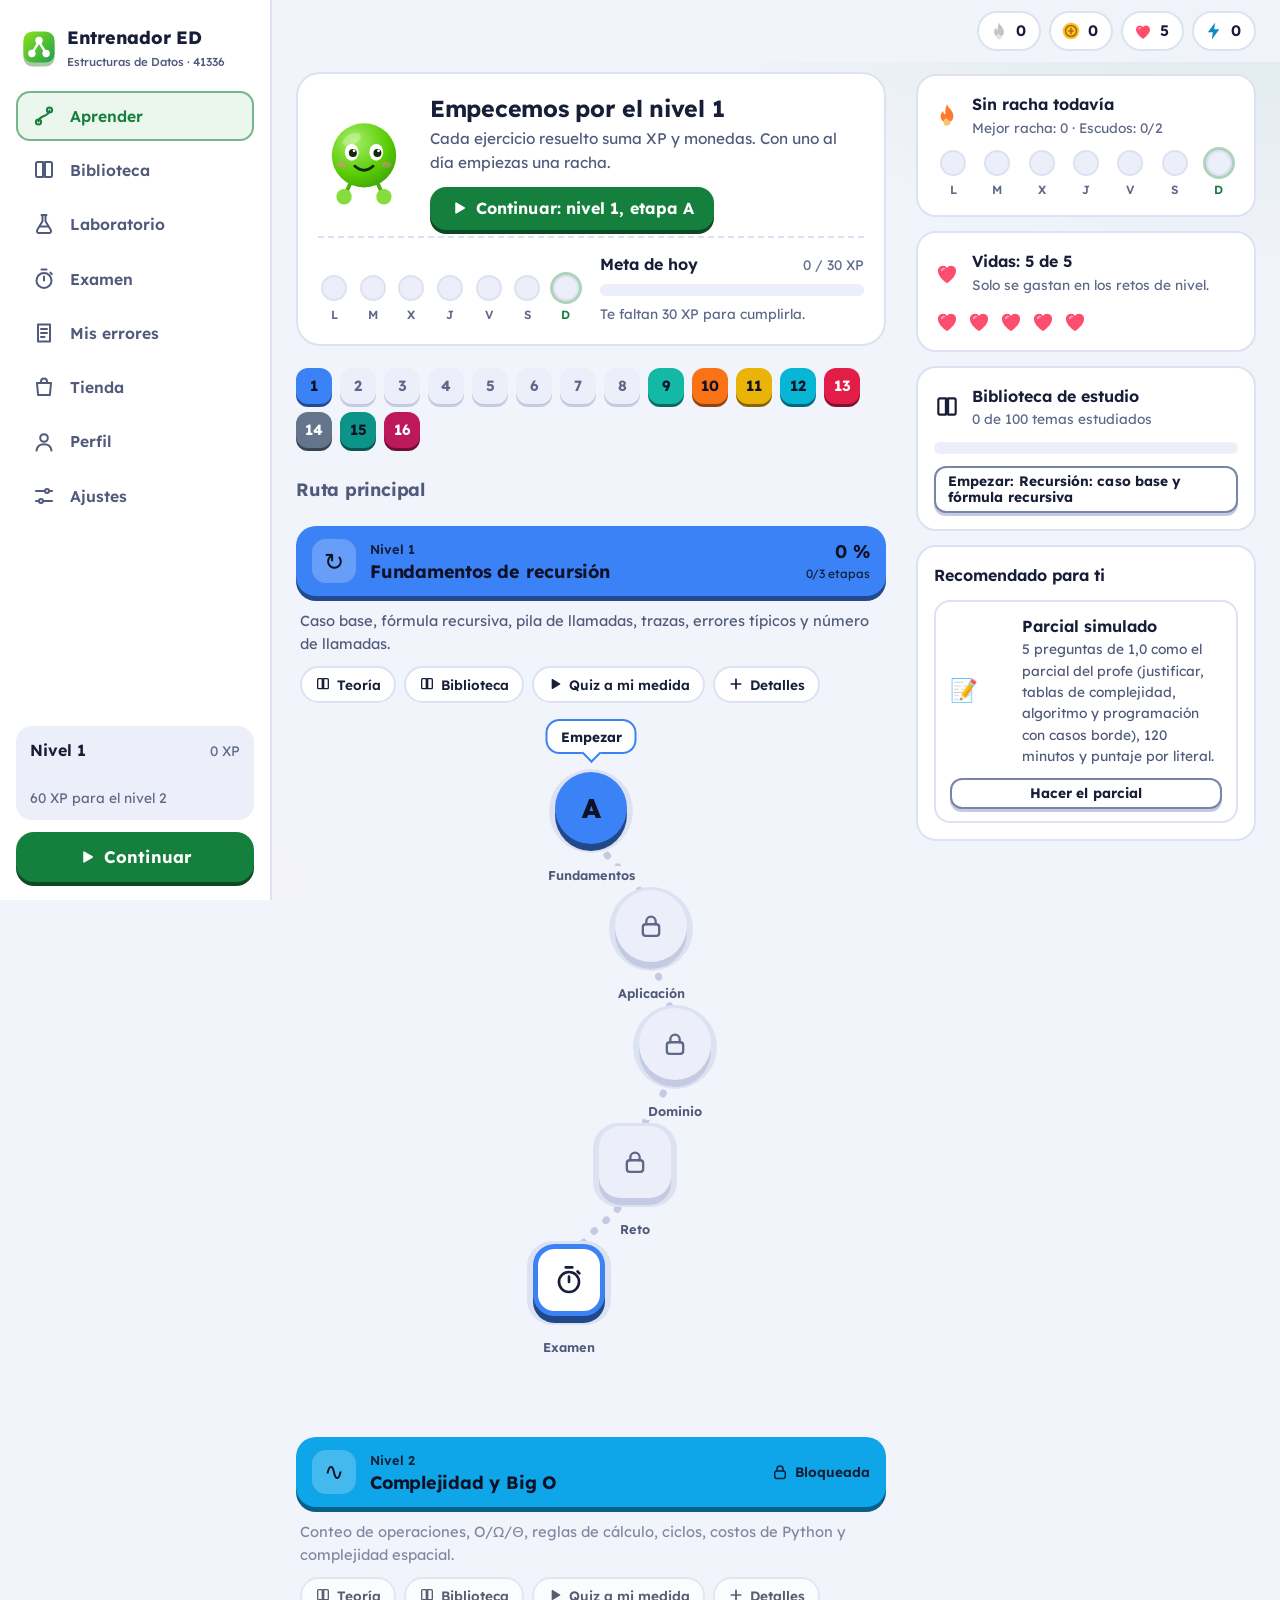
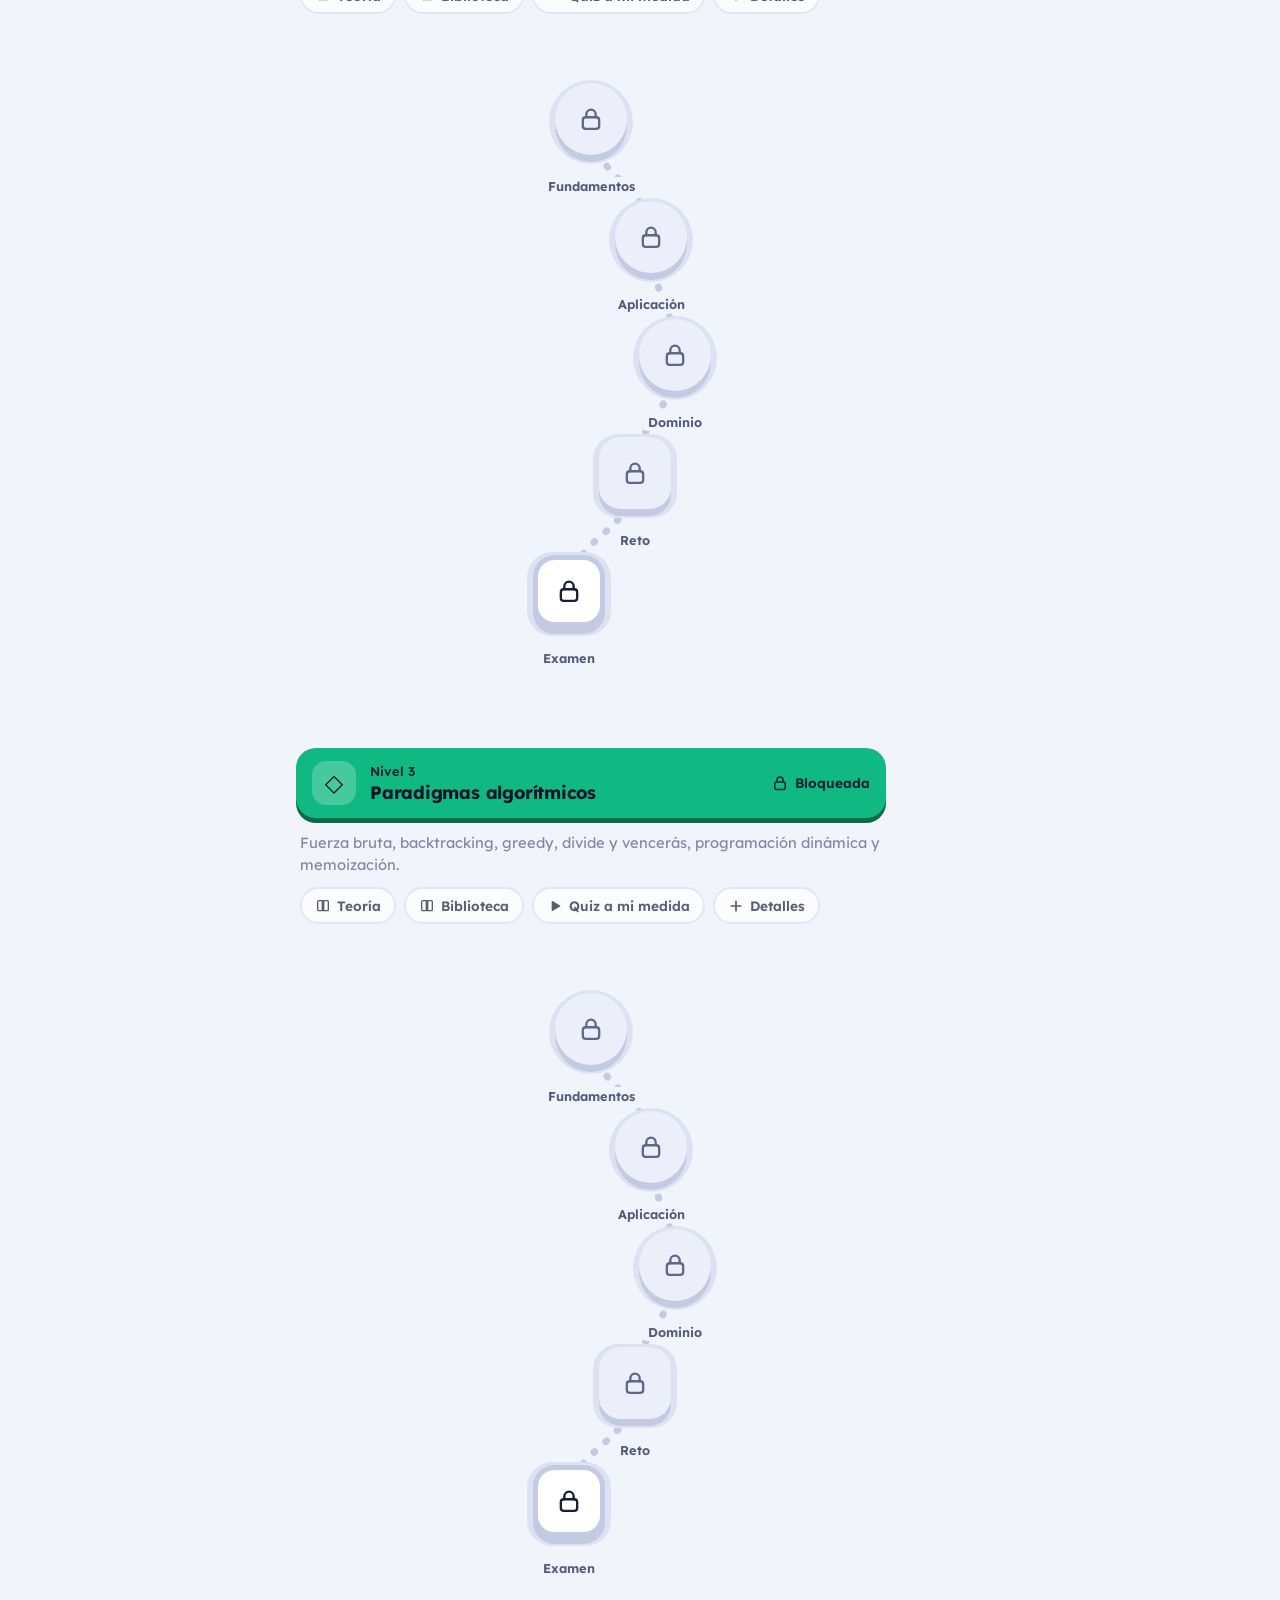
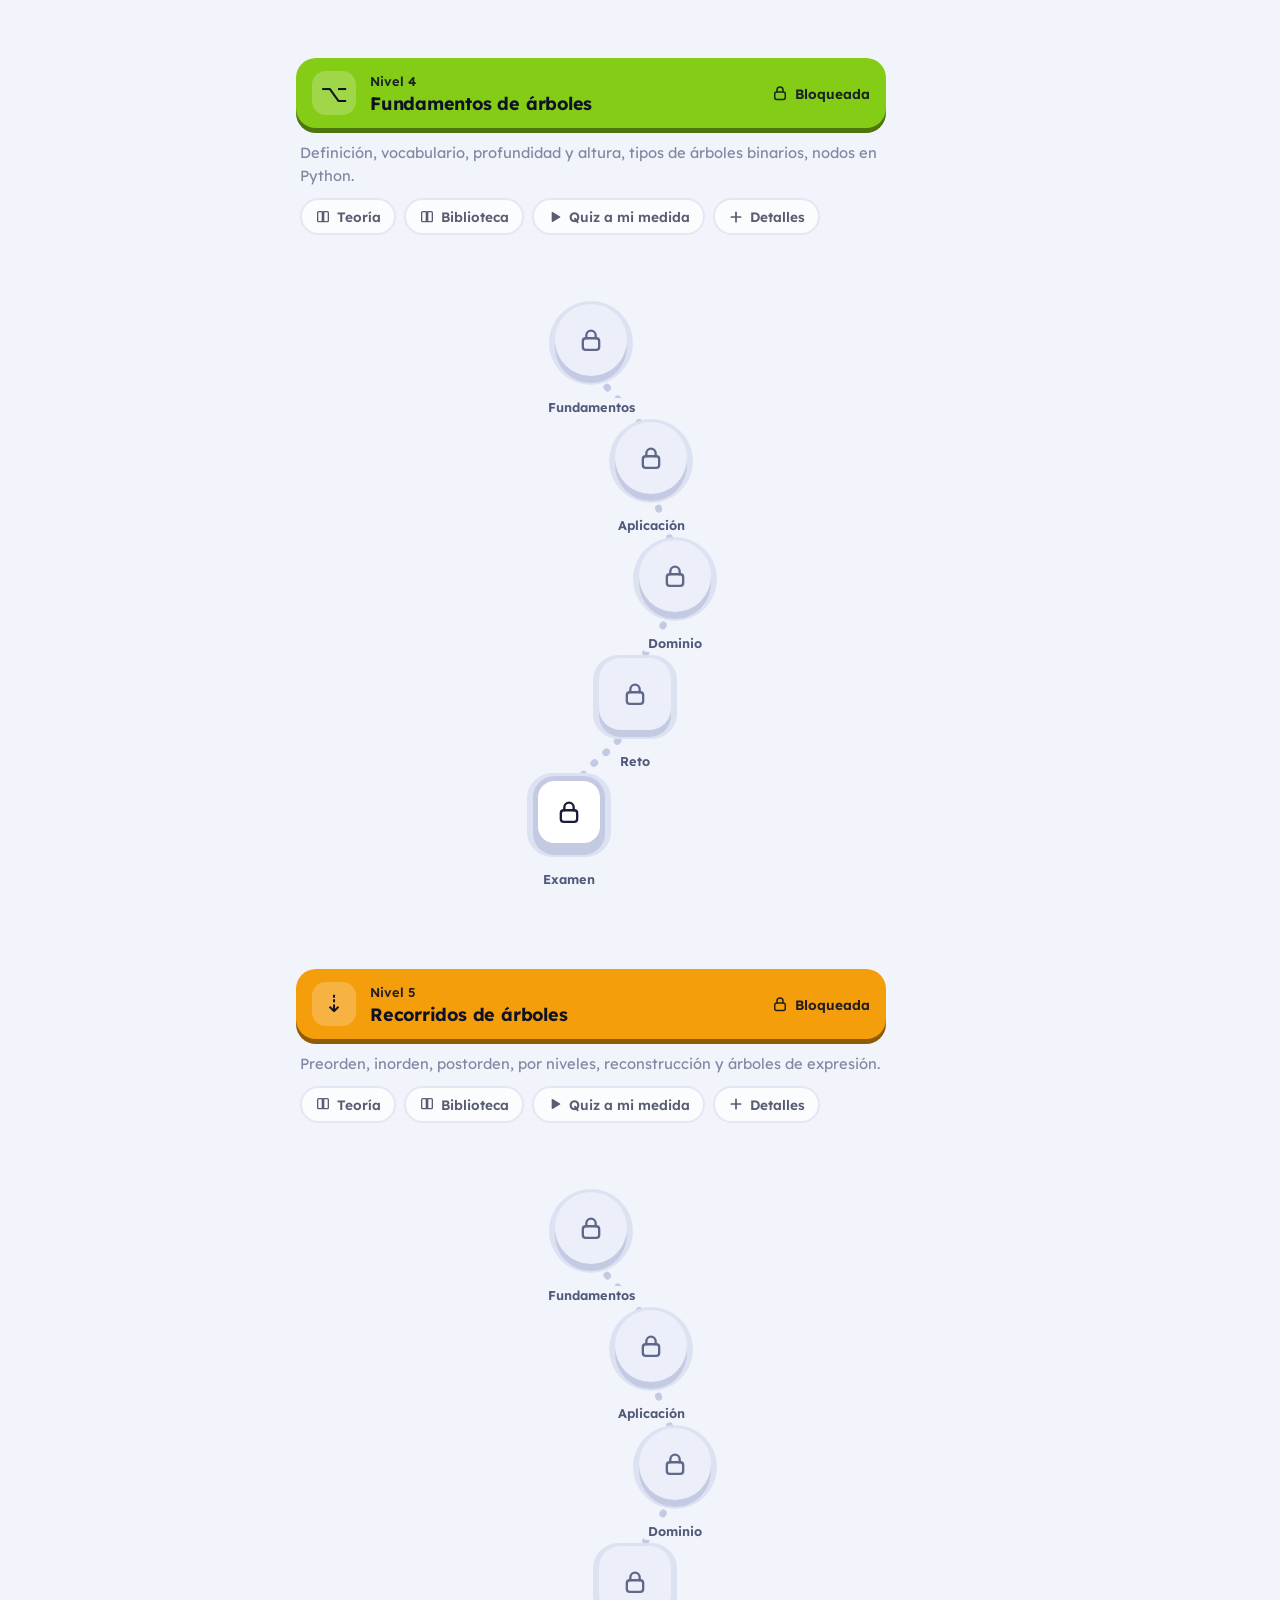
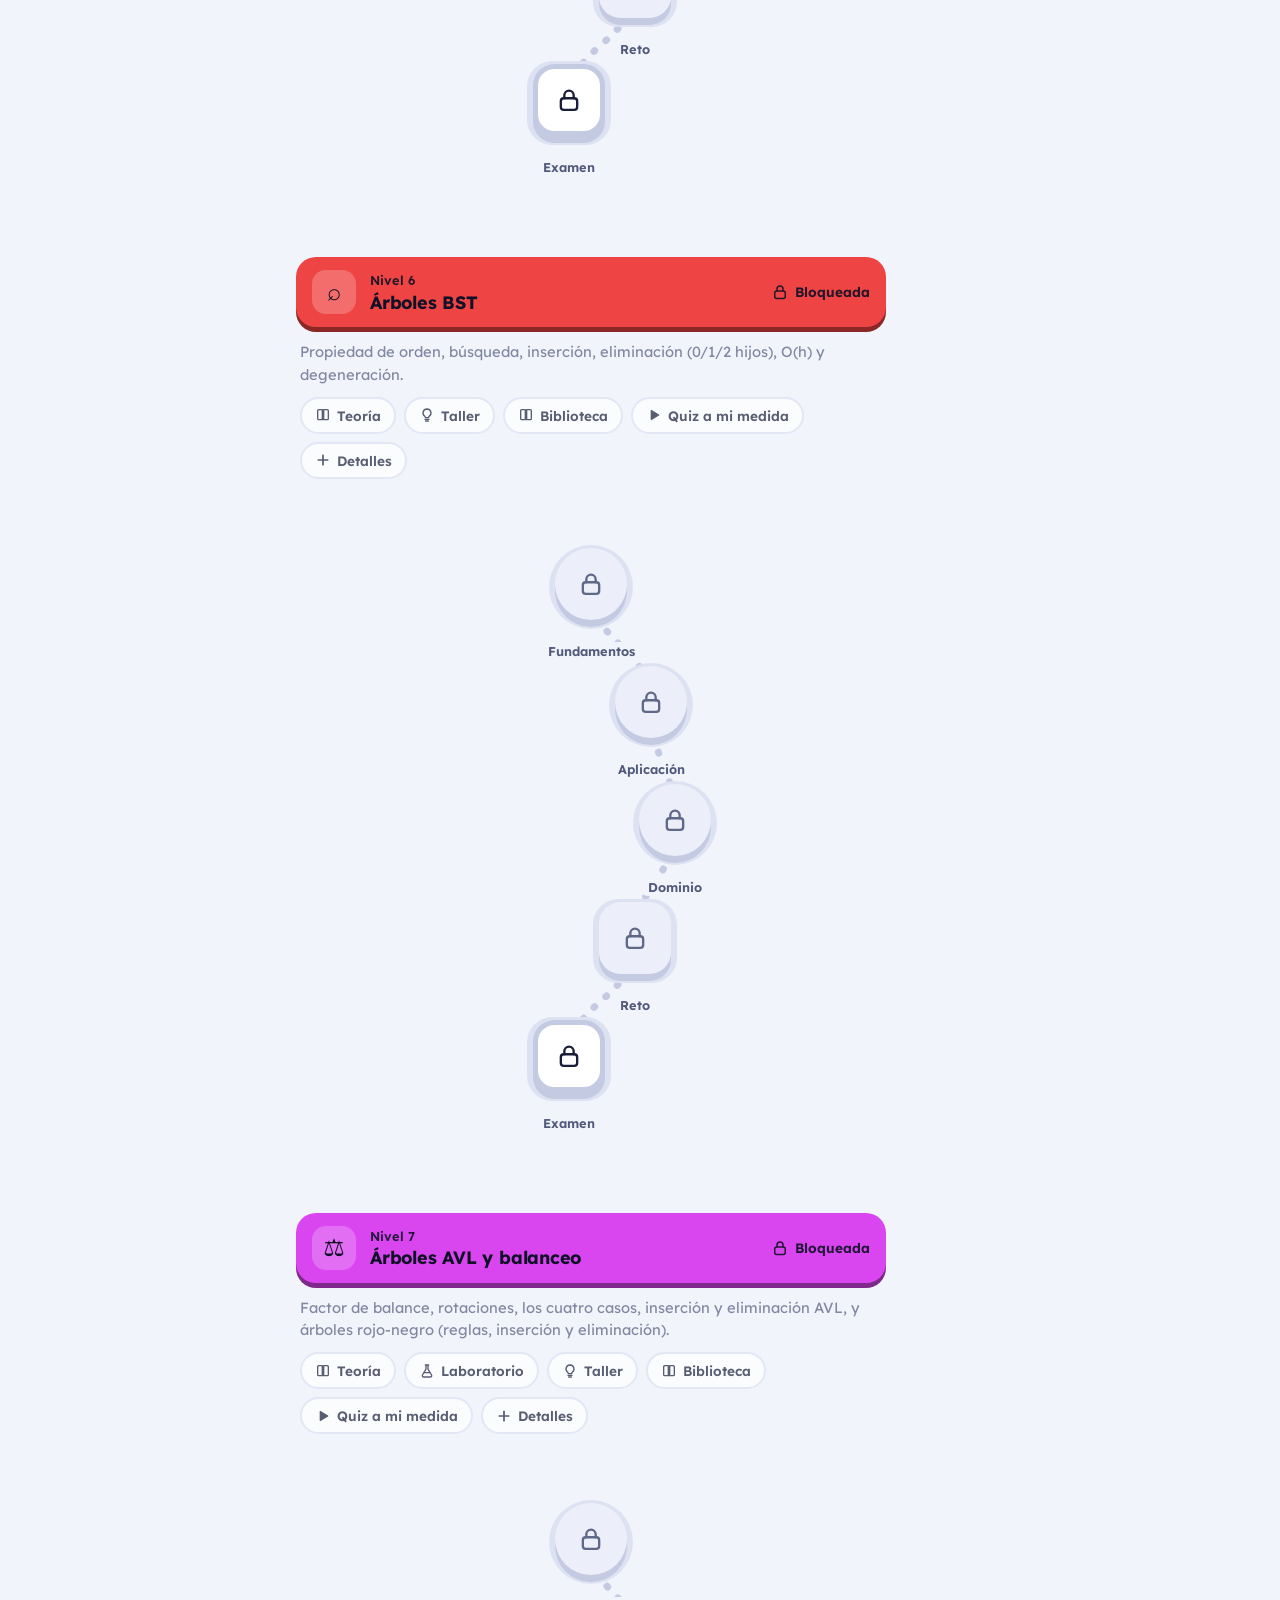
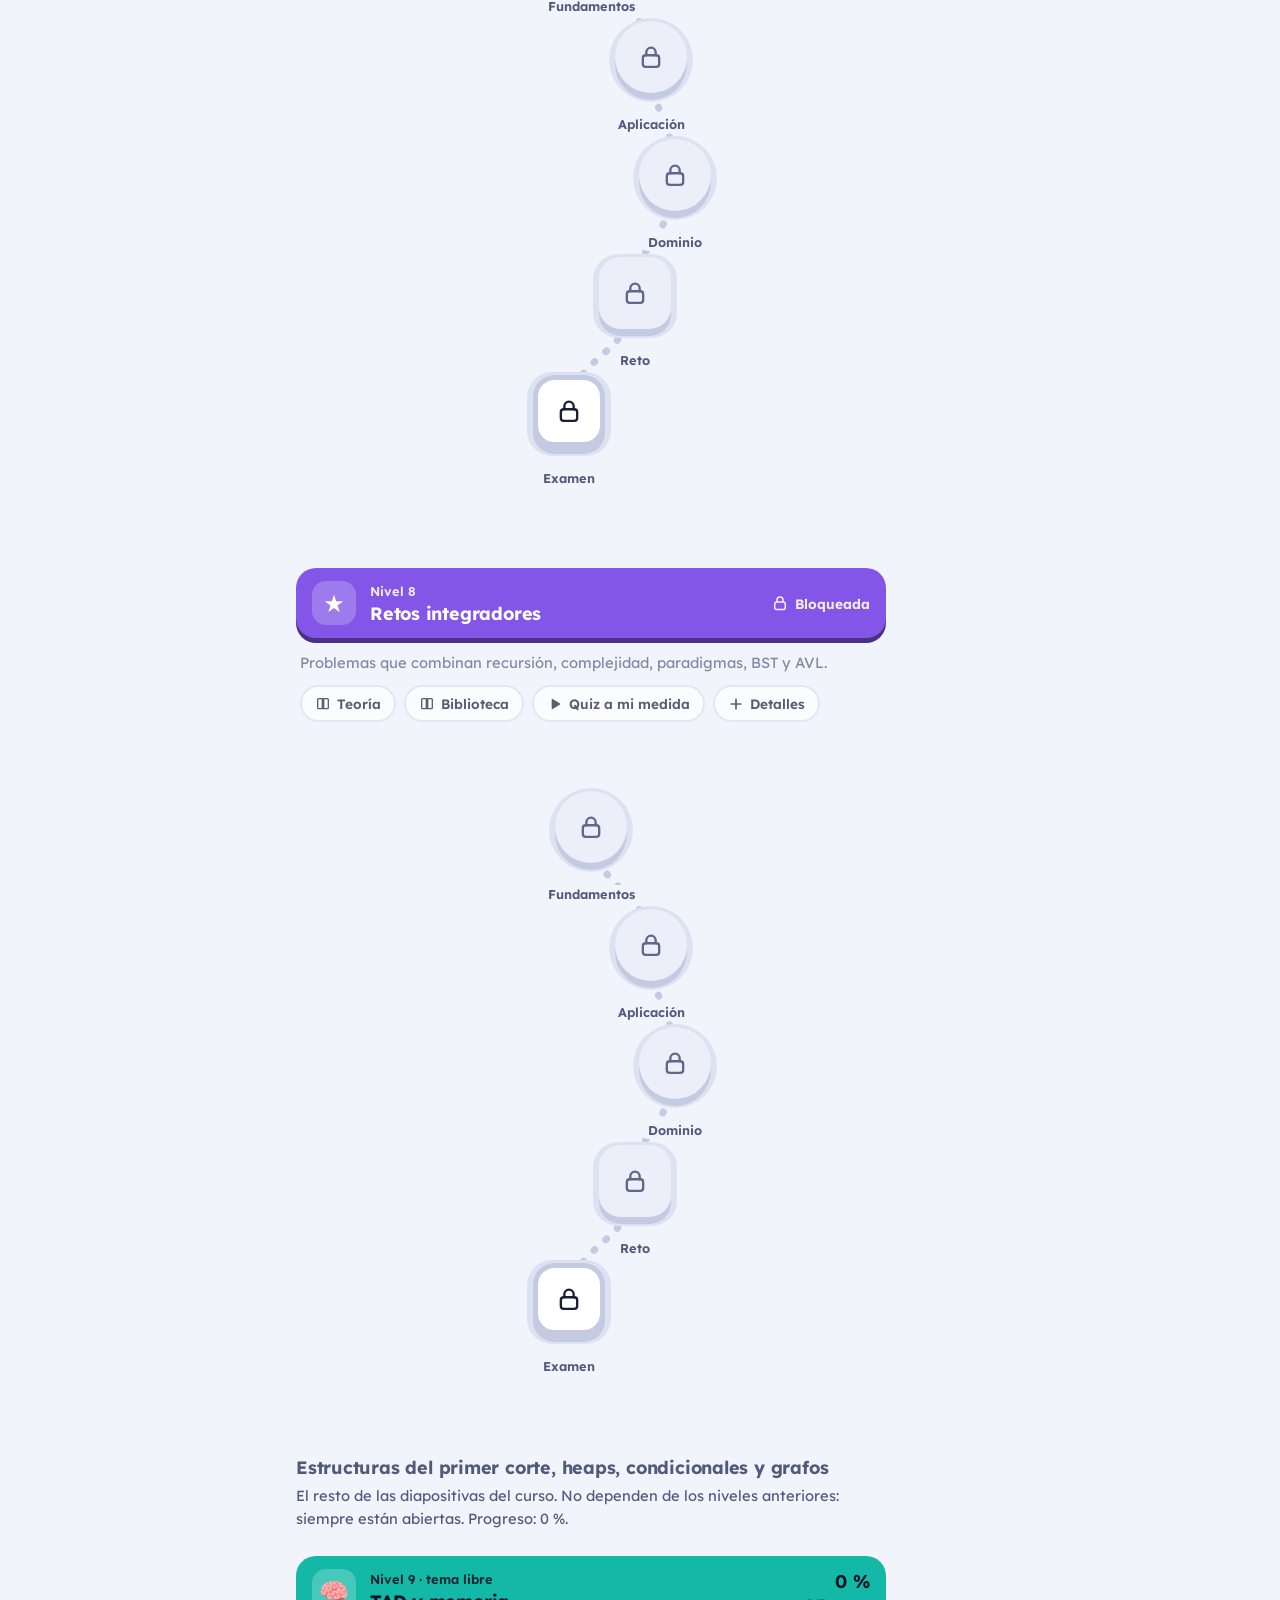
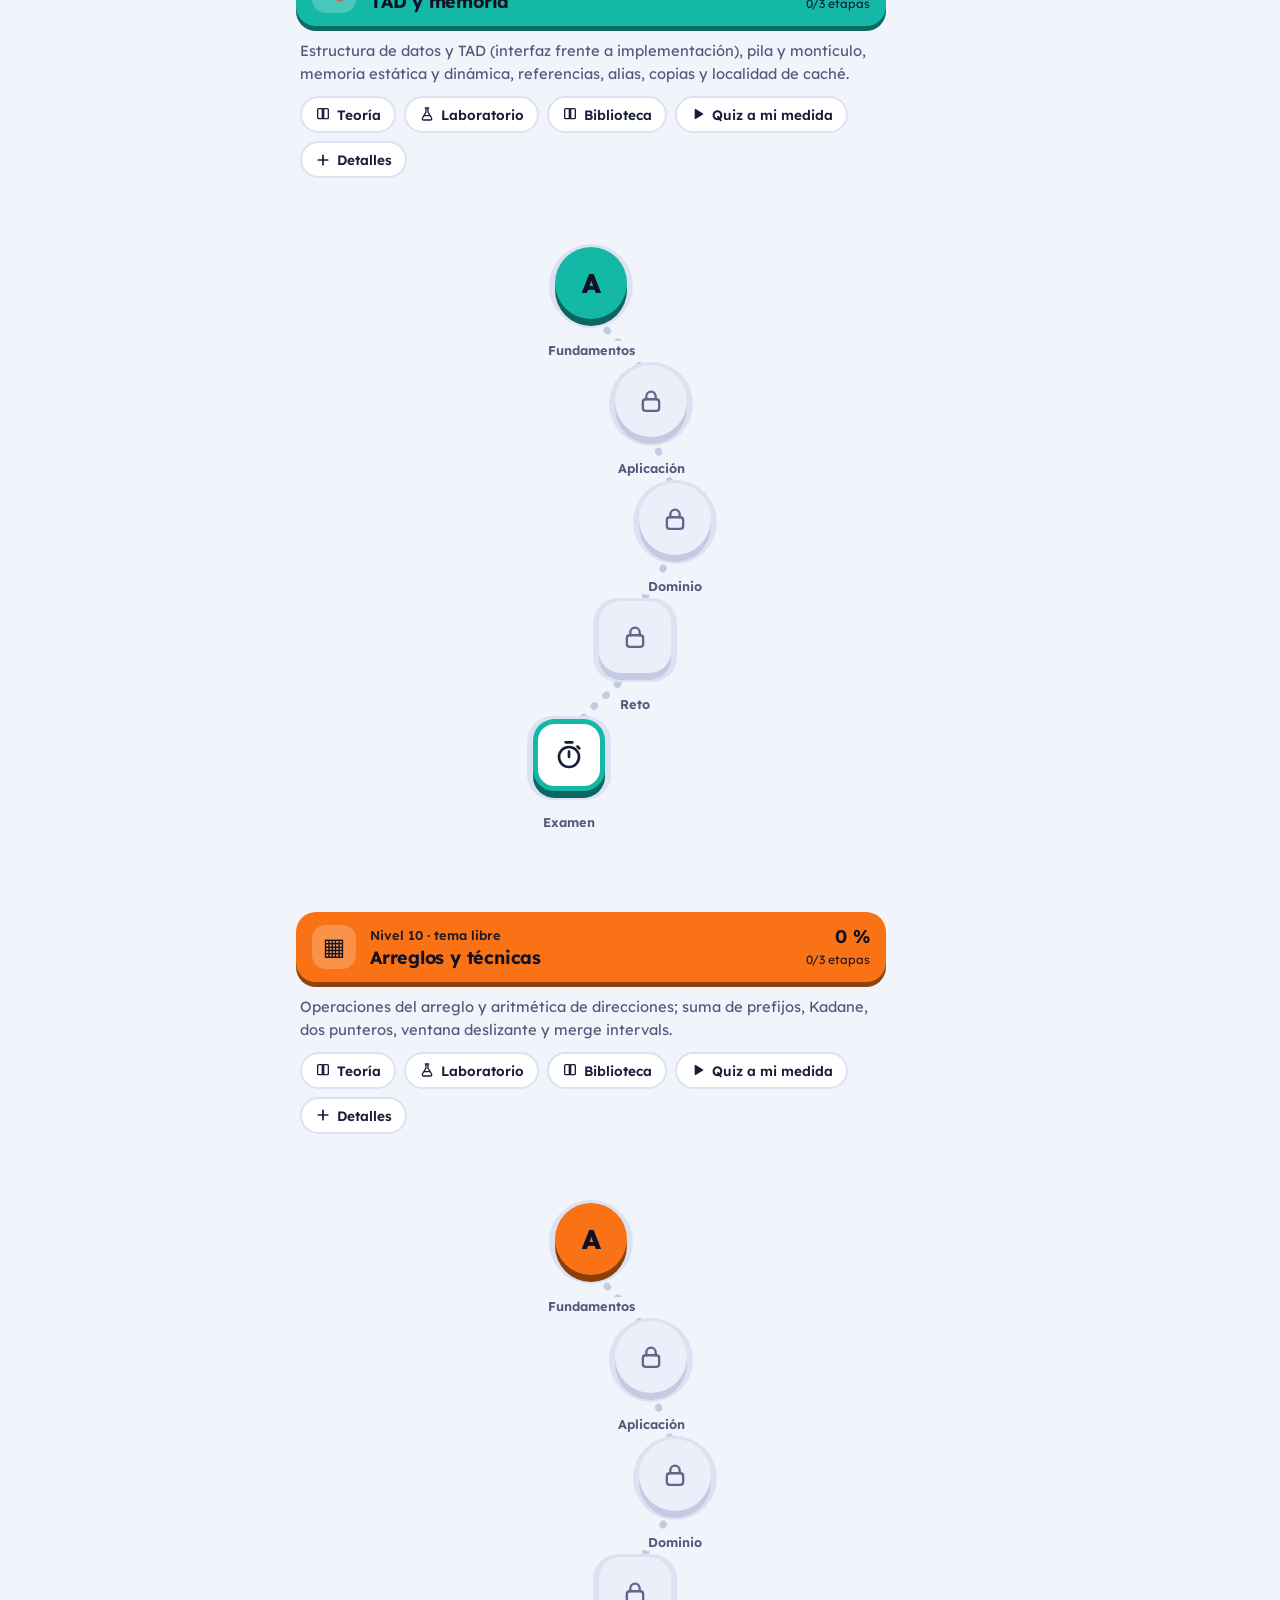
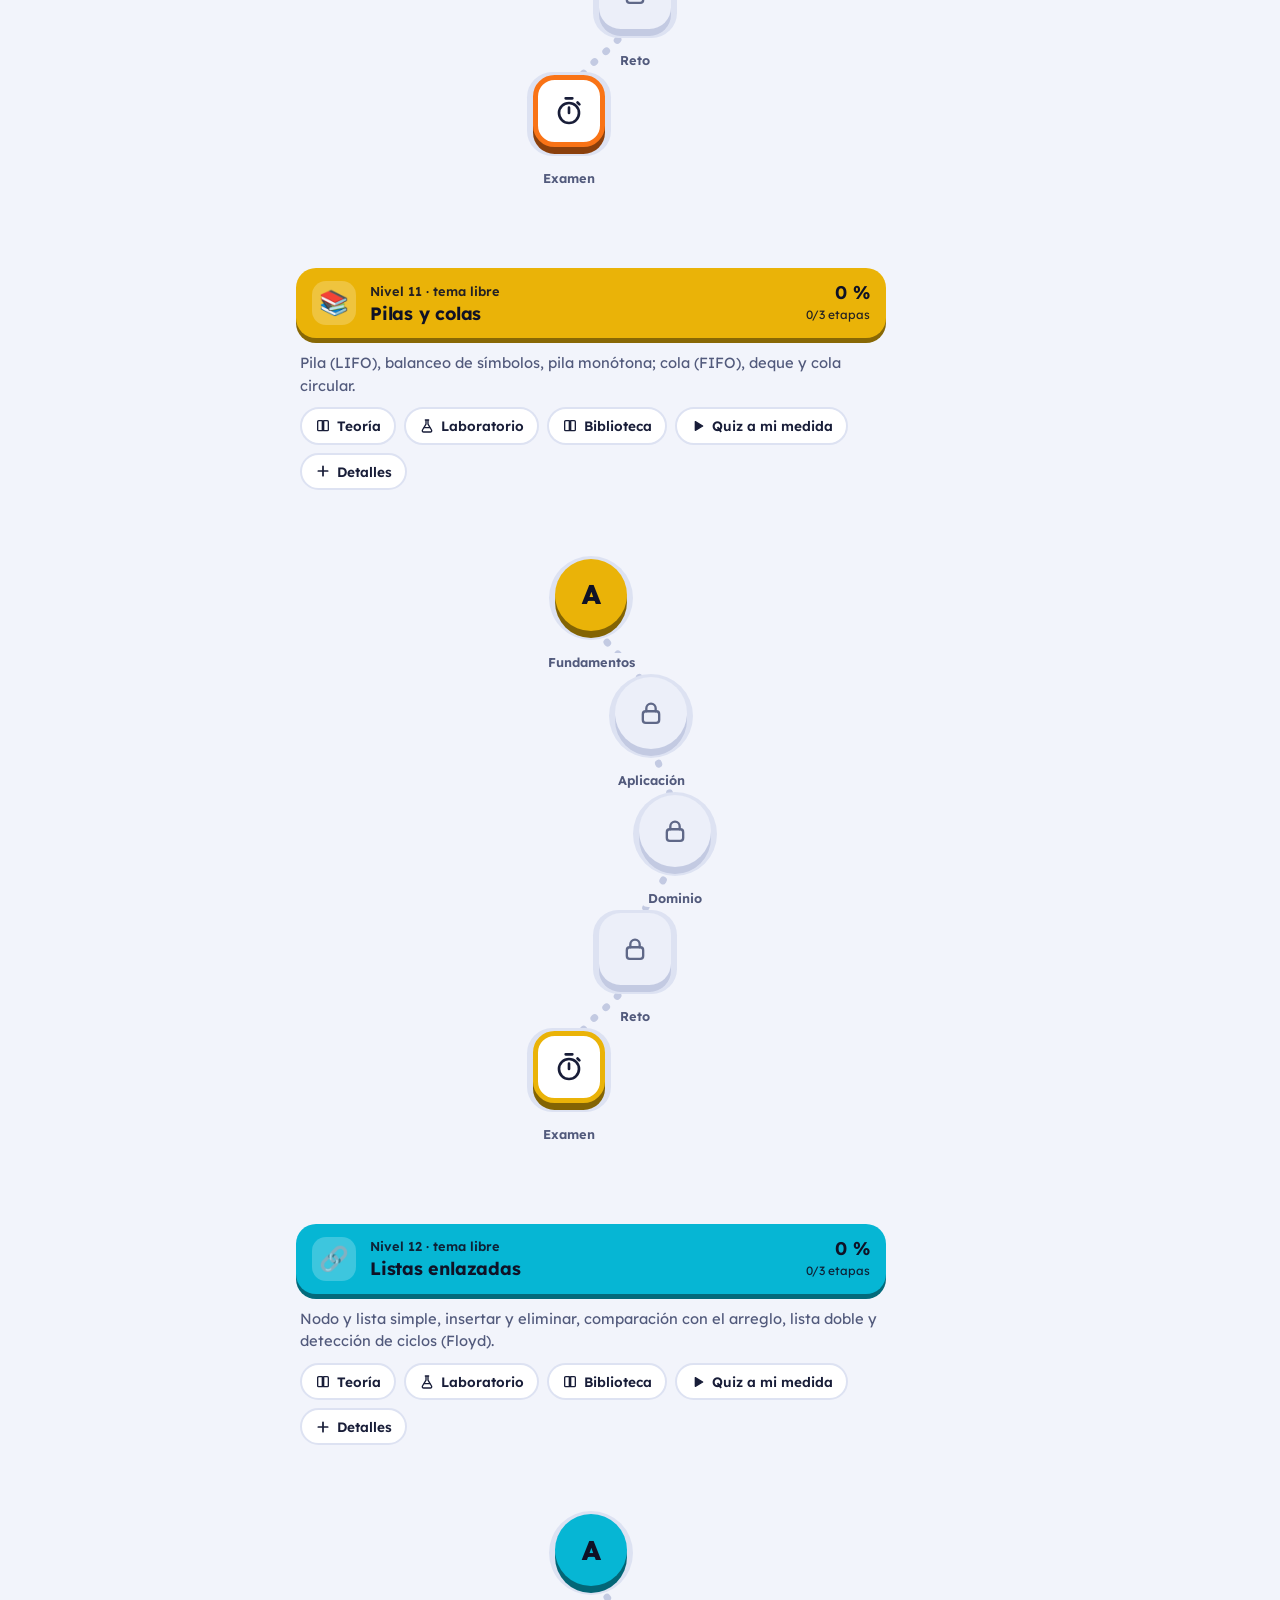
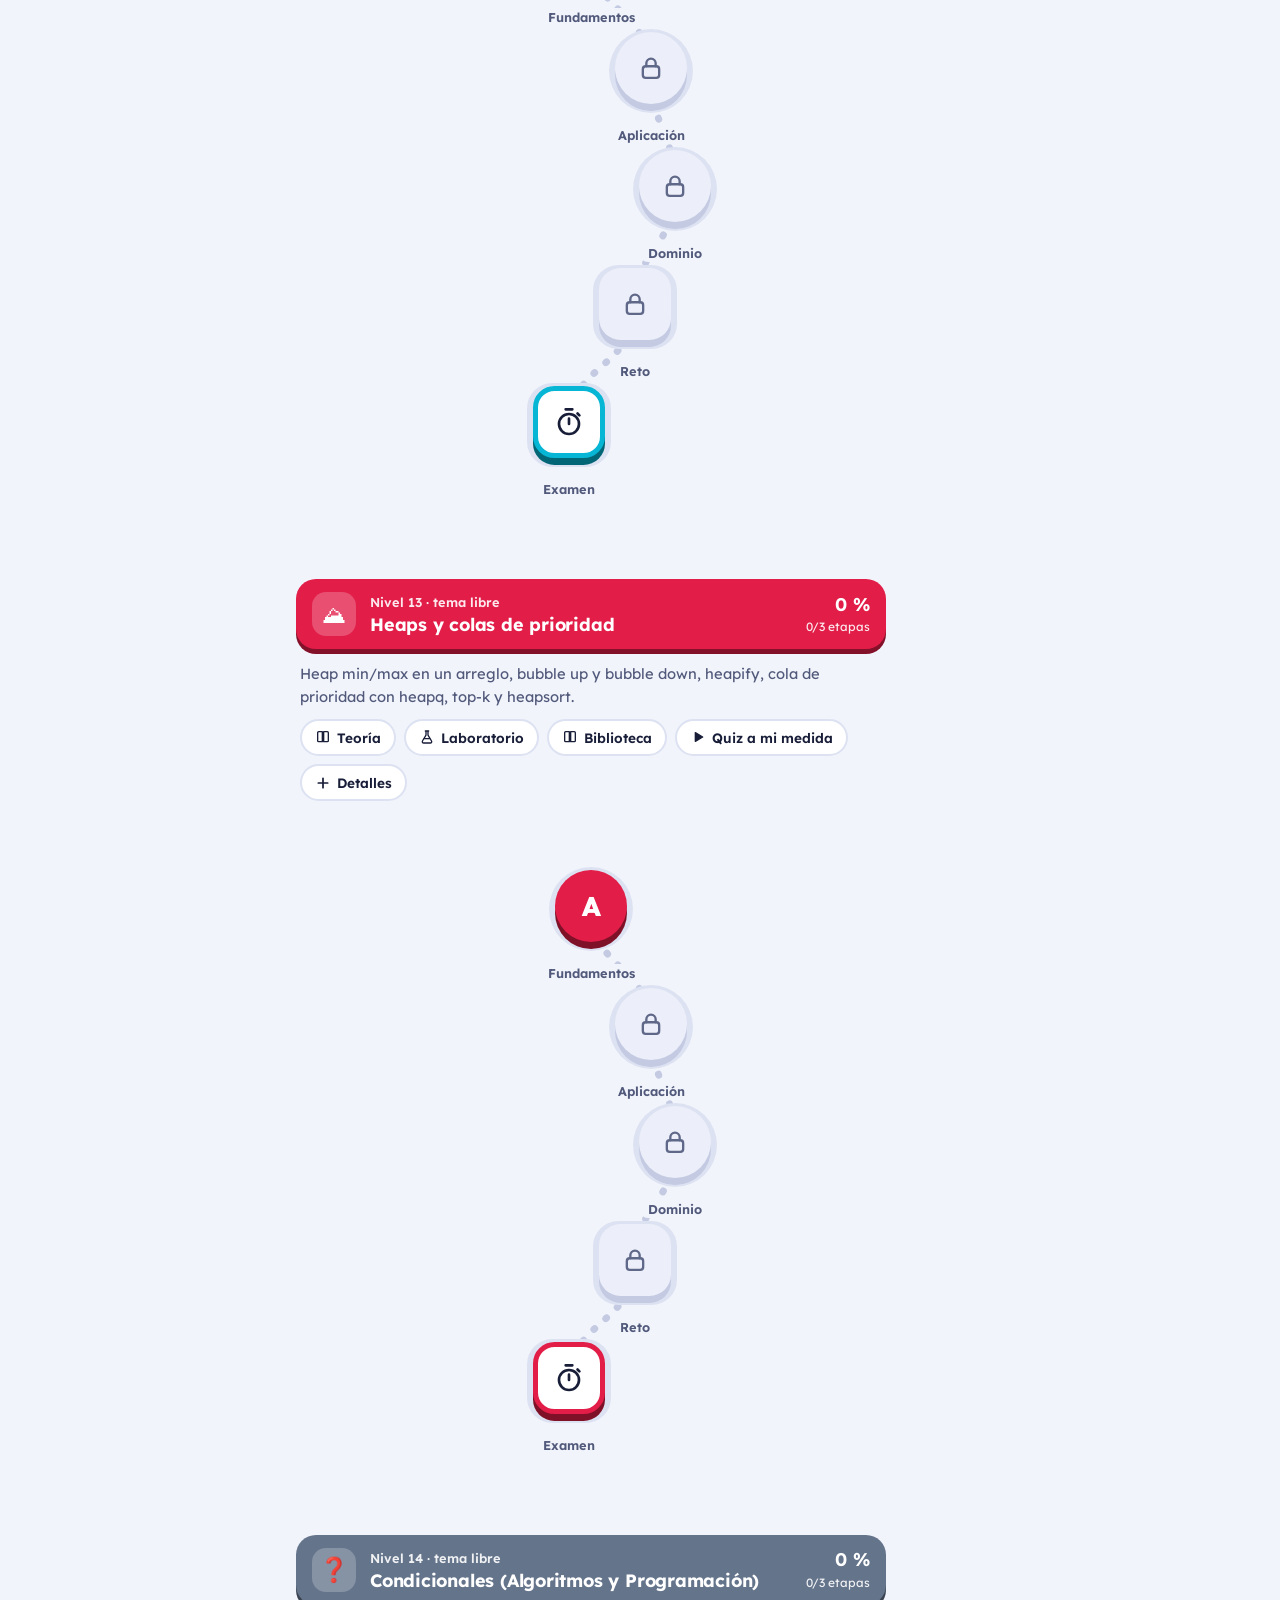
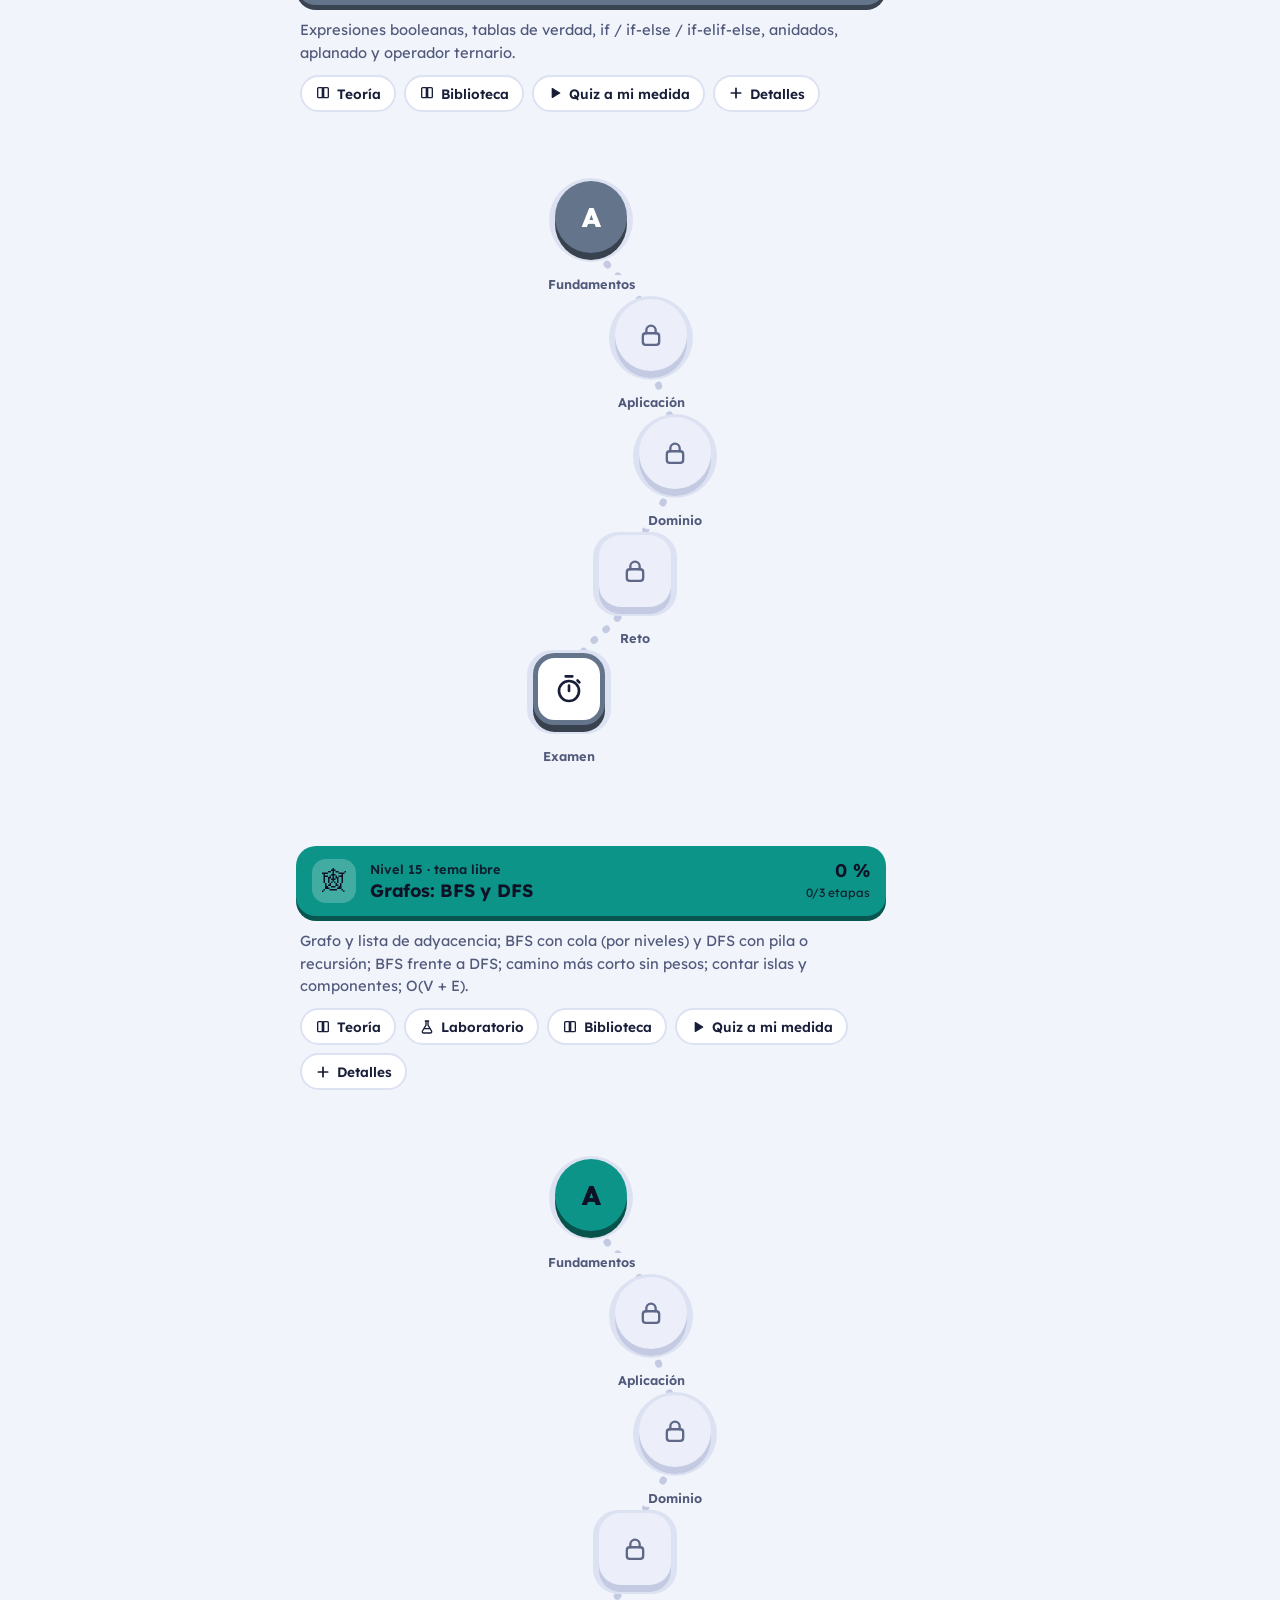
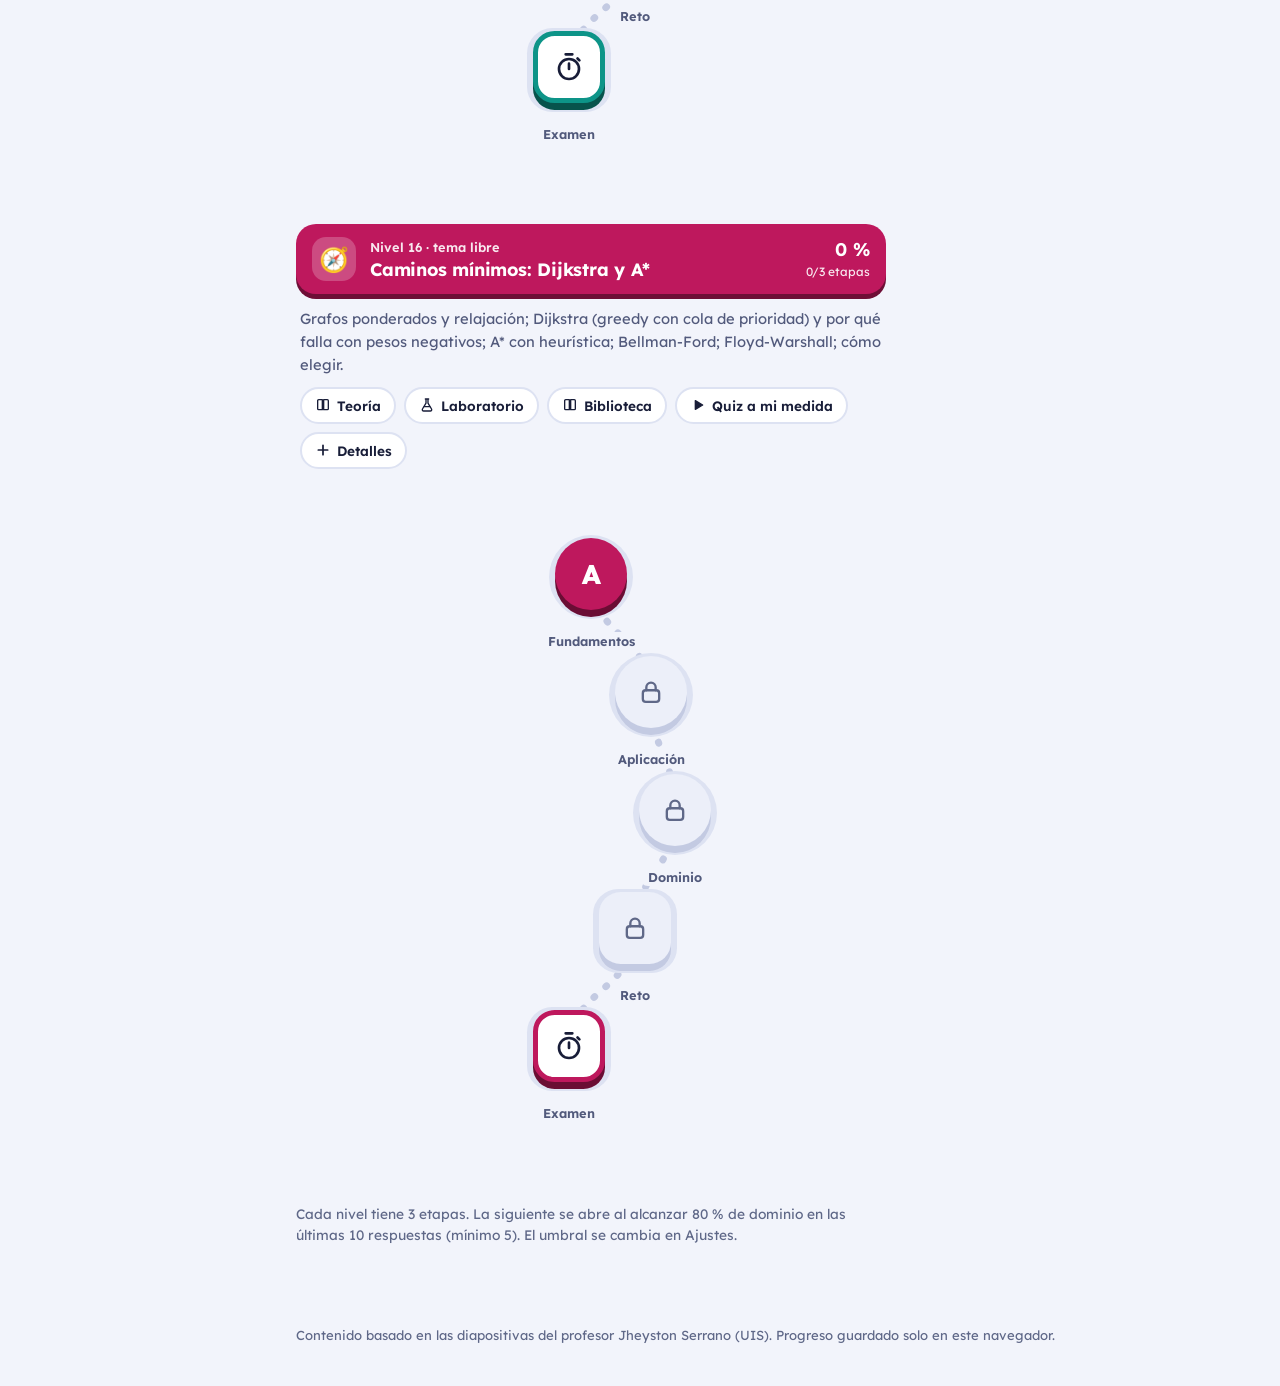
==== commit 8ee96097: "Grafos: BFS, DFS, Dijkstra, A*, Bellman-Ford y Floyd-Warshall (laboratorio, niveles 15-16, Bibliotec" ====
--- a/index.html
+++ b/index.html
@@ -8,8 +8,8 @@
 <meta name="theme-color" content="#f2f4fb" media="(prefers-color-scheme: light)">
 <meta name="theme-color" content="#262624" media="(prefers-color-scheme: dark)">
 <link rel="icon" href="data:image/svg+xml,%3Csvg xmlns='http://www.w3.org/2000/svg' viewBox='0 0 64 64'%3E%3Crect width='64' height='64' rx='14' fill='%2358cc02'/%3E%3Ccircle cx='32' cy='16' r='7' fill='white'/%3E%3Ccircle cx='16' cy='46' r='7' fill='white'/%3E%3Ccircle cx='48' cy='46' r='7' fill='white'/%3E%3Cpath d='M28 22 19 40M36 22l9 18' stroke='white' stroke-width='3'/%3E%3C/svg%3E">
-<link rel="stylesheet" href="css/estilos.css?v=20261106">
-<link rel="stylesheet" href="css/juego.css?v=20261106">
+<link rel="stylesheet" href="css/estilos.css?v=20261108">
+<link rel="stylesheet" href="css/juego.css?v=20261108">
 <noscript><p style="padding:20px;font:16px sans-serif">Esta aplicación necesita JavaScript habilitado.</p></noscript>
 </head>
 <body>
@@ -32,88 +32,96 @@
 </div>
 <div class="toast-c" id="toasts" aria-live="polite"></div>
 
-<script src="js/util.js?v=20261106"></script>
-<script src="js/ui.js?v=20261106"></script>
-<script src="js/pyparse.js?v=20261106"></script>
-<script src="js/pyinterp.js?v=20261106"></script>
-<script src="js/pybuiltins.js?v=20261106"></script>
-<script src="js/pyapi.js?v=20261106"></script>
-<script src="js/arboles.js?v=20261106"></script>
-<script src="js/escena.js?v=20261106"></script>
-<script src="js/sim_lista.js?v=20261106"></script>
-<script src="js/sim_pila_cola.js?v=20261106"></script>
-<script src="js/sim_arreglo.js?v=20261106"></script>
-<script src="js/sim_heap.js?v=20261106"></script>
-<script src="js/sim_rn.js?v=20261106"></script>
-<script src="js/sim_memoria.js?v=20261106"></script>
-<script src="js/traza.js?v=20261106"></script>
-<script src="js/ejemplos_codigo.js?v=20261106"></script>
-<script src="js/temario.js?v=20261106"></script>
-<script src="js/temario_ext.js?v=20261106"></script>
-<script src="js/editor.js?v=20261106"></script>
-<script src="js/codigo_arbol.js?v=20261106"></script>
-<script src="js/tipos.js?v=20261106"></script>
-<script src="js/tipos2.js?v=20261106"></script>
-<script src="js/tipos3.js?v=20261106"></script>
-<script src="js/taller.js?v=20261106"></script>
-<script src="js/taller_gen.js?v=20261106"></script>
-<script src="js/taller_heap.js?v=20261106"></script>
-<script src="js/taller_rn.js?v=20261106"></script>
-<script src="js/taller_lineal.js?v=20261106"></script>
-<script src="js/banco.js?v=20261106"></script>
-<script src="js/banco_n1.js?v=20261106"></script>
-<script src="js/banco_n2.js?v=20261106"></script>
-<script src="js/banco_n3.js?v=20261106"></script>
-<script src="js/banco_n4.js?v=20261106"></script>
-<script src="js/banco_n5.js?v=20261106"></script>
-<script src="js/banco_n6.js?v=20261106"></script>
-<script src="js/banco_n7.js?v=20261106"></script>
-<script src="js/banco_n8.js?v=20261106"></script>
-<script src="js/banco_taller.js?v=20261106"></script>
-<script src="js/banco_pq.js?v=20261106"></script>
-<script src="js/banco_pq_cplx.js?v=20261106"></script>
-<script src="js/banco_pq_tabla.js?v=20261106"></script>
-<script src="js/banco_pq_alg.js?v=20261106"></script>
-<script src="js/banco_pq_prog.js?v=20261106"></script>
-<script src="js/banco_biblioteca.js?v=20261106"></script>
-<script src="js/banco_ext.js?v=20261106"></script>
-<script src="js/banco_ext2.js?v=20261106"></script>
-<script src="js/banco_ext3.js?v=20261106"></script>
-<script src="js/banco_taller_ext.js?v=20261106"></script>
-<script src="js/banco_retiro.js?v=20261106"></script>
-<script src="js/motor.js?v=20261106"></script>
-<script src="js/juego.js?v=20261106"></script>
-<script src="js/biblioteca.js?v=20261106"></script>
-<script src="js/teoria_rec.js?v=20261106"></script>
-<script src="js/teoria_cx1.js?v=20261106"></script>
-<script src="js/teoria_cx2.js?v=20261106"></script>
-<script src="js/teoria_pd.js?v=20261106"></script>
-<script src="js/teoria_ar.js?v=20261106"></script>
-<script src="js/teoria_tv.js?v=20261106"></script>
-<script src="js/teoria_bs.js?v=20261106"></script>
-<script src="js/teoria_av.js?v=20261106"></script>
-<script src="js/teoria_rn.js?v=20261106"></script>
-<script src="js/teoria_hp.js?v=20261106"></script>
-<script src="js/teoria_td.js?v=20261106"></script>
-<script src="js/teoria_ay.js?v=20261106"></script>
-<script src="js/teoria_pc.js?v=20261106"></script>
-<script src="js/teoria_le.js?v=20261106"></script>
-<script src="js/teoria_cd.js?v=20261106"></script>
-<script src="js/teoria_ad.js?v=20261106"></script>
-<script src="js/teoria_formulas.js?v=20261106"></script>
-<script src="js/teoria_tablas.js?v=20261106"></script>
-<script src="js/teoria_repaso.js?v=20261106"></script>
-<script src="js/teoria_extra.js?v=20261106"></script>
-<script src="js/vistas_comunes.js?v=20261106"></script>
-<script src="js/vistas_panel.js?v=20261106"></script>
-<script src="js/vistas_mapa.js?v=20261106"></script>
-<script src="js/vistas_perfil.js?v=20261106"></script>
-<script src="js/vistas_practica.js?v=20261106"></script>
-<script src="js/vistas_examen.js?v=20261106"></script>
-<script src="js/vistas_otras.js?v=20261106"></script>
-<script src="js/taller_lab.js?v=20261106"></script>
-<script src="js/vistas_estructuras.js?v=20261106"></script>
-<script src="js/vistas_biblioteca.js?v=20261106"></script>
-<script src="js/app.js?v=20261106"></script>
+<script src="js/util.js?v=20261108"></script>
+<script src="js/ui.js?v=20261108"></script>
+<script src="js/pyparse.js?v=20261108"></script>
+<script src="js/pyinterp.js?v=20261108"></script>
+<script src="js/pybuiltins.js?v=20261108"></script>
+<script src="js/pyapi.js?v=20261108"></script>
+<script src="js/arboles.js?v=20261108"></script>
+<script src="js/escena.js?v=20261108"></script>
+<script src="js/sim_lista.js?v=20261108"></script>
+<script src="js/sim_pila_cola.js?v=20261108"></script>
+<script src="js/sim_arreglo.js?v=20261108"></script>
+<script src="js/sim_heap.js?v=20261108"></script>
+<script src="js/sim_rn.js?v=20261108"></script>
+<script src="js/sim_memoria.js?v=20261108"></script>
+<script src="js/sim_grafo.js?v=20261108"></script>
+<script src="js/sim_grafo_alg.js?v=20261108"></script>
+<script src="js/traza.js?v=20261108"></script>
+<script src="js/ejemplos_codigo.js?v=20261108"></script>
+<script src="js/temario.js?v=20261108"></script>
+<script src="js/temario_ext.js?v=20261108"></script>
+<script src="js/temario_grafos.js?v=20261108"></script>
+<script src="js/editor.js?v=20261108"></script>
+<script src="js/codigo_arbol.js?v=20261108"></script>
+<script src="js/tipos.js?v=20261108"></script>
+<script src="js/tipos2.js?v=20261108"></script>
+<script src="js/tipos3.js?v=20261108"></script>
+<script src="js/taller.js?v=20261108"></script>
+<script src="js/taller_gen.js?v=20261108"></script>
+<script src="js/taller_heap.js?v=20261108"></script>
+<script src="js/taller_rn.js?v=20261108"></script>
+<script src="js/taller_lineal.js?v=20261108"></script>
+<script src="js/banco.js?v=20261108"></script>
+<script src="js/banco_n1.js?v=20261108"></script>
+<script src="js/banco_n2.js?v=20261108"></script>
+<script src="js/banco_n3.js?v=20261108"></script>
+<script src="js/banco_n4.js?v=20261108"></script>
+<script src="js/banco_n5.js?v=20261108"></script>
+<script src="js/banco_n6.js?v=20261108"></script>
+<script src="js/banco_n7.js?v=20261108"></script>
+<script src="js/banco_n8.js?v=20261108"></script>
+<script src="js/banco_taller.js?v=20261108"></script>
+<script src="js/banco_pq.js?v=20261108"></script>
+<script src="js/banco_pq_cplx.js?v=20261108"></script>
+<script src="js/banco_pq_tabla.js?v=20261108"></script>
+<script src="js/banco_pq_alg.js?v=20261108"></script>
+<script src="js/banco_pq_prog.js?v=20261108"></script>
+<script src="js/banco_biblioteca.js?v=20261108"></script>
+<script src="js/banco_ext.js?v=20261108"></script>
+<script src="js/banco_ext2.js?v=20261108"></script>
+<script src="js/banco_ext3.js?v=20261108"></script>
+<script src="js/banco_ext4.js?v=20261108"></script>
+<script src="js/banco_taller_ext.js?v=20261108"></script>
+<script src="js/banco_retiro.js?v=20261108"></script>
+<script src="js/motor.js?v=20261108"></script>
+<script src="js/juego.js?v=20261108"></script>
+<script src="js/biblioteca.js?v=20261108"></script>
+<script src="js/teoria_rec.js?v=20261108"></script>
+<script src="js/teoria_cx1.js?v=20261108"></script>
+<script src="js/teoria_cx2.js?v=20261108"></script>
+<script src="js/teoria_pd.js?v=20261108"></script>
+<script src="js/teoria_ar.js?v=20261108"></script>
+<script src="js/teoria_tv.js?v=20261108"></script>
+<script src="js/teoria_bs.js?v=20261108"></script>
+<script src="js/teoria_av.js?v=20261108"></script>
+<script src="js/teoria_rn.js?v=20261108"></script>
+<script src="js/teoria_hp.js?v=20261108"></script>
+<script src="js/teoria_td.js?v=20261108"></script>
+<script src="js/teoria_ay.js?v=20261108"></script>
+<script src="js/teoria_pc.js?v=20261108"></script>
+<script src="js/teoria_le.js?v=20261108"></script>
+<script src="js/teoria_cd.js?v=20261108"></script>
+<script src="js/teoria_ad.js?v=20261108"></script>
+<script src="js/teoria_formulas.js?v=20261108"></script>
+<script src="js/teoria_tablas.js?v=20261108"></script>
+<script src="js/teoria_repaso.js?v=20261108"></script>
+<script src="js/teoria_extra.js?v=20261108"></script>
+<script src="js/teoria_gf.js?v=20261108"></script>
+<script src="js/teoria_cm.js?v=20261108"></script>
+<script src="js/teoria_extra_gf.js?v=20261108"></script>
+<script src="js/vistas_comunes.js?v=20261108"></script>
+<script src="js/vistas_panel.js?v=20261108"></script>
+<script src="js/vistas_mapa.js?v=20261108"></script>
+<script src="js/vistas_perfil.js?v=20261108"></script>
+<script src="js/vistas_practica.js?v=20261108"></script>
+<script src="js/vistas_examen.js?v=20261108"></script>
+<script src="js/vistas_otras.js?v=20261108"></script>
+<script src="js/taller_lab.js?v=20261108"></script>
+<script src="js/vistas_estructuras.js?v=20261108"></script>
+<script src="js/vistas_grafos.js?v=20261108"></script>
+<script src="js/vistas_biblioteca.js?v=20261108"></script>
+<script src="js/app.js?v=20261108"></script>
 </body>
 </html>
--- a/css/juego.css
+++ b/css/juego.css
@@ -345,6 +345,101 @@
   .leccion .card { padding: 16px; border-radius: 20px; } .leccion .acciones.fijo { margin: 18px -16px -16px; padding: 12px 16px calc(12px + env(safe-area-inset-bottom)); }
   .leccion .acciones .btn:not(.peq):not(.sec):not(.fantasma) { flex: 1; min-width: 0; padding: 14px 12px; white-space: nowrap; }
 }
+/* ============================ grafos: BFS, DFS y caminos mínimos (Laboratorio) ============================ */
+.gf-esc { margin: 6px 0 4px; }
+.gf-nota { margin: 4px 0 10px; }
+.gf-ctl { display: flex; flex-wrap: wrap; gap: 10px 18px; align-items: center; margin: 8px 0; }
+.gf-par { display: inline-flex; align-items: center; gap: 8px; font-weight: 600; font-size: .92rem; flex-wrap: wrap; }
+.gf-par input[type=range] { width: 150px; accent-color: var(--acento); } .gf-par select { max-width: 100%; }
+.gf-out { min-width: 3.2em; font-variant-numeric: tabular-nums; color: var(--acento); font-weight: 800; }
+.gf-clic { gap: 12px; } .gf-chk { margin: 0; }
+.gf-ley { display: flex; flex-wrap: wrap; gap: 6px 14px; margin: 4px 0 10px; font-size: .84rem; color: var(--suave); }
+.gf-li { display: inline-flex; align-items: center; gap: 6px; }
+.gf-sw { width: 14px; height: 14px; border-radius: 4px; border: 2px solid #94a3b8; display: inline-block; background: var(--nodo-bg); }
+.gf-sw.ini { background: #bbf7d0; border-color: #22c55e; } .gf-sw.fin { background: #fecaca; border-color: #ef4444; } .gf-sw.cola { background: #ffedd5; border-color: #fb923c; } .gf-sw.hecho { background: #86efac; border-color: #16a34a; }
+.gf-sw.camino { background: #bfdbfe; border-color: #2563eb; } .gf-sw.dos { background: #e9d5ff; border-color: #a855f7; } .gf-sw.cola-c { background: #e0f7ff; border-color: #7dd3fc; } .gf-sw.hecho-c { background: #22a7bd; border-color: #22d3ee; }
+.gf-sw.agua { background: #0b1d3f; border-color: #1e3a6e; } .gf-sw.tierra { background: #6b7488; border-color: #4b5563; } .gf-sw.isla0 { background: linear-gradient(90deg, #22d3ee 33%, #f472b6 33% 66%, #a3e635 66%); border-color: #475569; } .gf-sw.actual { background: #fff; border-color: #f59e0b; }
+.gf-pans { display: grid; grid-template-columns: minmax(0, 1fr); gap: 16px; align-items: start; margin-top: 4px; }
+.gf-pans.dos { grid-template-columns: repeat(2, minmax(0, 1fr)); }
+.gf-pan { padding: 14px 16px; min-width: 0; } .gf-pan + .gf-pan { margin-top: 0; }
+.gf-tit { margin: 0 0 8px; font-size: 1.02rem; }
+.gf-vis { display: block; min-width: 0; text-align: center; }
+.gf-cv { display: block; margin: 0 auto; max-width: 100%; border-radius: 12px; border: 2px solid #1e2a4a; background: #0a1020; touch-action: manipulation; }
+.gf-svg .esc-host { margin: 0; }
+.gf-msg { min-height: 4.6em; max-height: none; overflow: visible; text-align: left; }
+.gf-est { margin: 4px 0 8px; text-align: left; min-height: 4.4em; }
+.gf-bloque { margin: 6px 0; } .gf-etq { display: block; font-size: .8rem; color: var(--suave); font-weight: 700; margin-bottom: 4px; }
+.gf-fichas { display: flex; flex-wrap: wrap; gap: 6px; align-items: center; min-height: 32px; }
+.gf-ch { display: inline-flex; flex-direction: column; align-items: center; justify-content: center; min-width: 34px; padding: 3px 8px; border-radius: 9px; background: #ffedd5; color: #111827; border: 2px solid #fb923c; font: 700 .84rem var(--mono); line-height: 1.15; }
+.gf-ch small { font: 600 .66rem var(--mono); color: #7c2d12; }
+.gf-ch.frente, .gf-ch.tope { background: #fde68a; border-color: #d97706; box-shadow: 0 0 0 2px color-mix(in srgb, #d97706 30%, transparent); }
+.gf-ch.dos { background: #e9d5ff; border-color: #a855f7; }
+.gf-vacia, .gf-mas { color: var(--tenue); font-size: .84rem; font-style: italic; }
+.gf-scroll { overflow-x: auto; max-height: 260px; overflow-y: auto; }
+.gf-tabla { border-collapse: collapse; font-size: .84rem; width: 100%; } .gf-tabla th, .gf-tabla td { padding: 3px 9px; border-bottom: 1px solid var(--borde); text-align: center; white-space: nowrap; }
+.gf-tabla thead th { position: sticky; top: 0; background: var(--superficie2); color: var(--suave); font-weight: 700; }
+.gf-tabla tbody th { text-align: left; font-weight: 700; }
+.gf-tabla tr.cerrado td, .gf-tabla tr.cerrado th { color: var(--ok); } .gf-tabla tr.act { background: color-mix(in srgb, #fbbf24 28%, transparent); } .gf-tabla tr.mejora td { background: color-mix(in srgb, var(--ok) 18%, transparent); font-weight: 800; }
+.gf-mat td.mejora { background: color-mix(in srgb, var(--ok) 28%, transparent); font-weight: 800; } .gf-mat .k { background: color-mix(in srgb, var(--acento) 12%, transparent); } .gf-mat td.inf { color: var(--tenue); }
+.gf-comp th:first-child, .gf-comp td:first-child { text-align: left; }
+.gf-stats { display: flex; flex-wrap: wrap; gap: 6px; margin: 6px 0 4px; text-align: left; }
+.gf-det { margin-top: 8px; text-align: left; } .gf-det > summary { cursor: pointer; font-weight: 650; color: var(--acento); padding: 4px 0; }
+.gf-cod.cdarb-cod { height: auto; max-height: 280px; }
+.gf-grafo-py { margin: 4px 0 8px; font-size: .8rem; white-space: pre-wrap; word-break: break-word; }
+.gf-res { margin-top: 14px; } .gf-veredicto { padding: 10px 14px; border-radius: 12px; background: var(--acento-bg); }
+.gf-barra { margin-top: 12px; position: sticky; bottom: 8px; z-index: 5; background: var(--superficie); border: 2px solid var(--borde); border-radius: 14px; padding: 8px 10px; box-shadow: var(--sombra); }
+/* nodos y aristas del grafo (se suman a los colores del motor de escenas: act = actual, ok = procesado, ruta = camino) */
+.esc-circ.g-cola circle:not(.esc-anillo) { fill: #ffedd5; stroke: #fb923c; stroke-width: 3; } .esc-circ.g-cola .esc-t { fill: #111827; }
+.esc-circ.g-cola2 circle:not(.esc-anillo) { fill: #e9d5ff; stroke: #a855f7; stroke-width: 3; } .esc-circ.g-hecho2 circle:not(.esc-anillo) { fill: #c4b5fd; stroke: #7c3aed; } .esc-circ.g-cola2 .esc-t, .esc-circ.g-hecho2 .esc-t { fill: #111827; }
+.esc-circ.g-ini circle:not(.esc-anillo) { stroke: #16a34a; stroke-width: 5; } .esc-circ.g-fin circle:not(.esc-anillo) { stroke: #dc2626; stroke-width: 5; }
+.esc-circ.sel circle:not(.esc-anillo) { stroke-dasharray: 5 3; }
+.esc-circ .esc-s { fill: var(--suave); font: 600 11px var(--sans); }
+.esc-caja.g-badge rect { fill: var(--acento); stroke: none; rx: 8px; } .esc-caja.g-badge .esc-t { fill: var(--sobre-acento); font: 800 11px var(--sans); } .esc-caja.g-badge.nuevo rect { fill: var(--ok); stroke: none; } .esc-caja.g-badge.nuevo .esc-t { fill: var(--sobre-acento); }
+.esc-etq.g-peso .esc-t { font: 700 12px var(--sans); fill: var(--texto); paint-order: stroke; stroke: var(--superficie2); stroke-width: 4px; stroke-linejoin: round; } .esc-etq.g-peso.mal .esc-t { fill: var(--mal); } .esc-etq.g-peso.act .esc-t, .esc-etq.g-peso.ok .esc-t { fill: var(--acento); }
+.esc-lin.g-arb path { stroke: var(--acento); stroke-width: 2.8; } .esc-lin.act path { stroke: #d97706; stroke-width: 4; } .esc-lin.ok path { stroke: #16a34a; stroke-width: 4.5; }
+.esc-fl.g-arb path { stroke: var(--acento); stroke-width: 3; }
+.esc-caja.g-q rect { fill: #ffedd5; stroke: #fb923c; } .esc-caja.g-q .esc-t { fill: #111827; font: 700 12px var(--mono); } .esc-caja.g-q.frente rect { fill: #fde68a; stroke: #d97706; stroke-width: 3; }
+.gf-prac { padding: 12px 16px; border-left: 5px solid var(--acento); border-radius: 6px 18px 18px 6px; margin: 4px 0 10px; background: color-mix(in srgb, var(--acento) 9%, var(--superficie)); } .gf-prac p { margin: 6px 0; } .gf-prac-t { display: flex; flex-wrap: wrap; align-items: center; gap: 8px 16px; } .gf-prac-c { margin-left: auto; font-size: .92rem; } .gf-prac-pista { padding: 6px 12px; border-radius: 10px; background: var(--aviso-bg); color: var(--aviso); }
+@media (max-width: 700px) { .gf-ctls { padding: 10px 12px; } .gf-ctl { min-width: 0; width: 100%; } .gf-par { display: flex; width: 100%; min-width: 0; } .gf-par > span { flex: 0 0 auto; } .gf-par select { flex: 1 1 0; min-width: 0; width: 100%; max-width: 100%; text-overflow: ellipsis; } .gf-par input[type=range] { flex: 1 1 0; min-width: 0; width: auto; } .gf-chk { max-width: 100%; } .gf-chk > span { min-width: 0; overflow-wrap: anywhere; } }
+@media (max-width: 980px) { .gf-pans.dos { grid-template-columns: minmax(0, 1fr); } .gf-par input[type=range] { width: 120px; } .gf-msg { min-height: 5.6em; } }
+@media (max-width: 520px) { .gf-pan { padding: 10px; } .gf-barra { bottom: 64px; } }
+
+/* ---- embellecimiento del laboratorio de grafos ---- */
+.gf-esc { display: grid; grid-template-columns: repeat(auto-fill, minmax(112px, 1fr)); gap: 10px; margin: 10px 0 12px; }
+.gf-card { appearance: none; display: grid; justify-items: center; align-content: center; gap: 4px; padding: 12px 8px 10px; min-height: 84px; border: 2px solid var(--borde); border-radius: 18px; background: var(--superficie); color: var(--texto); font: inherit; cursor: pointer; text-align: center; box-shadow: 0 3px 0 var(--borde); transition: transform .18s cubic-bezier(.34, 1.56, .64, 1), border-color .15s, background .15s, box-shadow .15s; }
+.gf-card:hover { transform: translateY(-3px); border-color: var(--borde-fuerte); box-shadow: 0 6px 0 var(--borde-fuerte); }
+.gf-card:active { transform: translateY(1px); box-shadow: 0 1px 0 var(--borde); }
+.gf-card.act { border-color: var(--acento); background: var(--acento-bg); box-shadow: 0 4px 0 color-mix(in srgb, var(--acento) 55%, #000); }
+.gf-ic { font-size: 1.7rem; line-height: 1; filter: drop-shadow(0 2px 2px rgba(0, 0, 0, .25)); }
+.gf-nm { font-weight: 700; font-size: .85rem; line-height: 1.15; }
+.gf-card.act .gf-nm { color: var(--acento); }
+.gf-ctls { padding: 12px 16px; background: var(--superficie2); display: grid; gap: 4px; }
+.gf-ctls .gf-ctl { margin: 4px 0; }
+.gf-ley { padding: 6px 12px; border-radius: 999px; background: var(--superficie2); width: fit-content; max-width: 100%; }
+.gf-tit { display: flex; flex-wrap: wrap; align-items: center; gap: 8px 12px; justify-content: space-between; font-size: 1.05rem; }
+.gf-medalla { font: 700 .72rem var(--mono); padding: 3px 10px; border-radius: 999px; background: var(--acento-bg); color: var(--acento); border: 1.5px solid color-mix(in srgb, var(--acento) 45%, transparent); white-space: nowrap; }
+.gf-msg.rep-msg { background: color-mix(in srgb, var(--acento) 11%, var(--superficie2)); border-left: 5px solid var(--acento); border-radius: 6px 14px 14px 6px; padding: 12px 16px; font-size: .98rem; line-height: 1.5; }
+.gf-msg.rep-msg strong { color: var(--acento); }
+.gf-pan.card { border-radius: 22px; box-shadow: var(--sombra); }
+.gf-fichas .gf-ch { border-radius: 11px; box-shadow: 0 2px 0 rgba(0, 0, 0, .18); }
+.gf-stats .sim-cx { border-radius: 999px; padding: 3px 11px; }
+.gf-barra { border-radius: 999px; padding: 8px 16px; background: color-mix(in srgb, var(--superficie) 94%, transparent); backdrop-filter: blur(8px); }
+.gf-barra .btn.sec:nth-child(3) { min-width: 54px; background: var(--acento); color: var(--sobre-acento); border-color: transparent; --lip: color-mix(in srgb, var(--acento) 58%, #000); }
+.gf-veredicto { border-left: 5px solid var(--acento); border-radius: 6px 14px 14px 6px; font-size: 1rem; }
+.gf-cv { box-shadow: 0 10px 30px rgba(0, 0, 0, .4), inset 0 0 0 1px rgba(103, 232, 249, .08); }
+/* los grafos pequeños: fondo con cuadrícula de puntos, nodos con sombra, el anillo del nodo actual late y las aristas del recorrido brillan */
+.gf-svg .esc-host { border-radius: 18px; border: 2px solid var(--borde); background: radial-gradient(760px 240px at 50% -8%, color-mix(in srgb, var(--acento) 14%, transparent), transparent 70%), radial-gradient(color-mix(in srgb, var(--tenue) 26%, transparent) 1px, transparent 1.3px) 0 0 / 22px 22px, var(--superficie2); }
+.gf-svg .esc-circ circle:not(.esc-anillo) { filter: drop-shadow(0 3px 3px rgba(0, 0, 0, .32)); transition: fill .25s, stroke .25s; }
+.gf-svg .esc-circ .esc-t { font-size: 15px; font-weight: 800; }
+.gf-svg .esc-anillo { stroke: var(--acento); stroke-width: 3.5; transform-box: fill-box; transform-origin: center; animation: gf-anillo 1.5s ease-in-out infinite; }
+.gf-svg .esc-lin path, .gf-svg .esc-fl path { transition: stroke .25s, stroke-width .25s; stroke-linecap: round; }
+.gf-svg .esc-lin.g-arb path, .gf-svg .esc-fl.g-arb path { filter: drop-shadow(0 0 3px color-mix(in srgb, var(--acento) 70%, transparent)); }
+.gf-svg .esc-lin.ok path, .gf-svg .esc-fl.ok path { filter: drop-shadow(0 0 5px rgba(34, 197, 94, .8)); }
+.gf-svg .esc-etq.g-nom .esc-t { font: 700 11px var(--sans); fill: var(--suave); }
+@keyframes gf-anillo { 0%, 100% { opacity: .95; transform: scale(1); } 50% { opacity: .3; transform: scale(1.14); } }
+@media (prefers-reduced-motion: reduce) { .gf-svg .esc-anillo { animation: none; } }
+@media (max-width: 520px) { .gf-esc { grid-template-columns: repeat(3, minmax(0, 1fr)); gap: 8px; } .gf-card { min-height: 76px; padding: 10px 4px 8px; } .gf-nm { font-size: .78rem; } .gf-barra { border-radius: 18px; } }
+
 @media (prefers-reduced-motion: reduce) {
   *, *::before, *::after { animation-duration: .01ms !important; animation-iteration-count: 1 !important; transition-duration: .01ms !important; scroll-behavior: auto !important; }
   .cnodo.actual .nodo-anillo, .nodo-globo { animation: none; }
